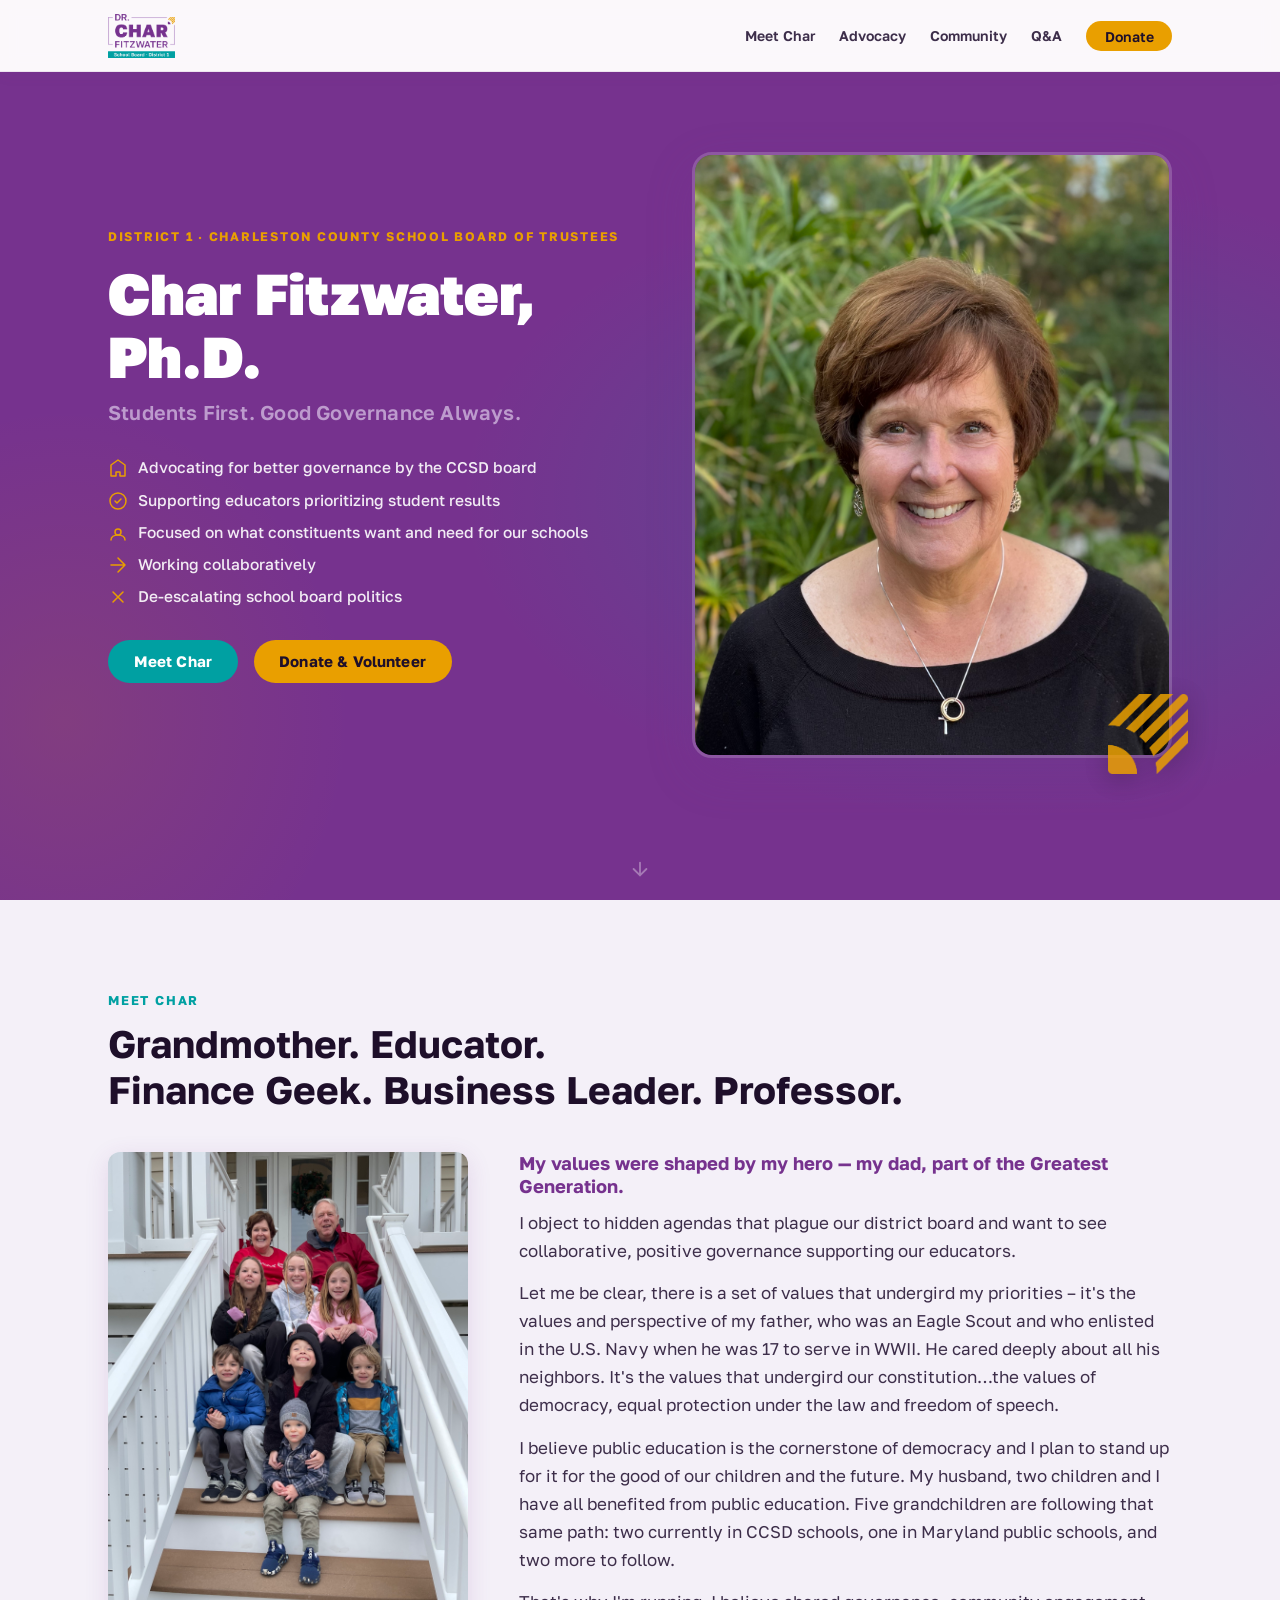
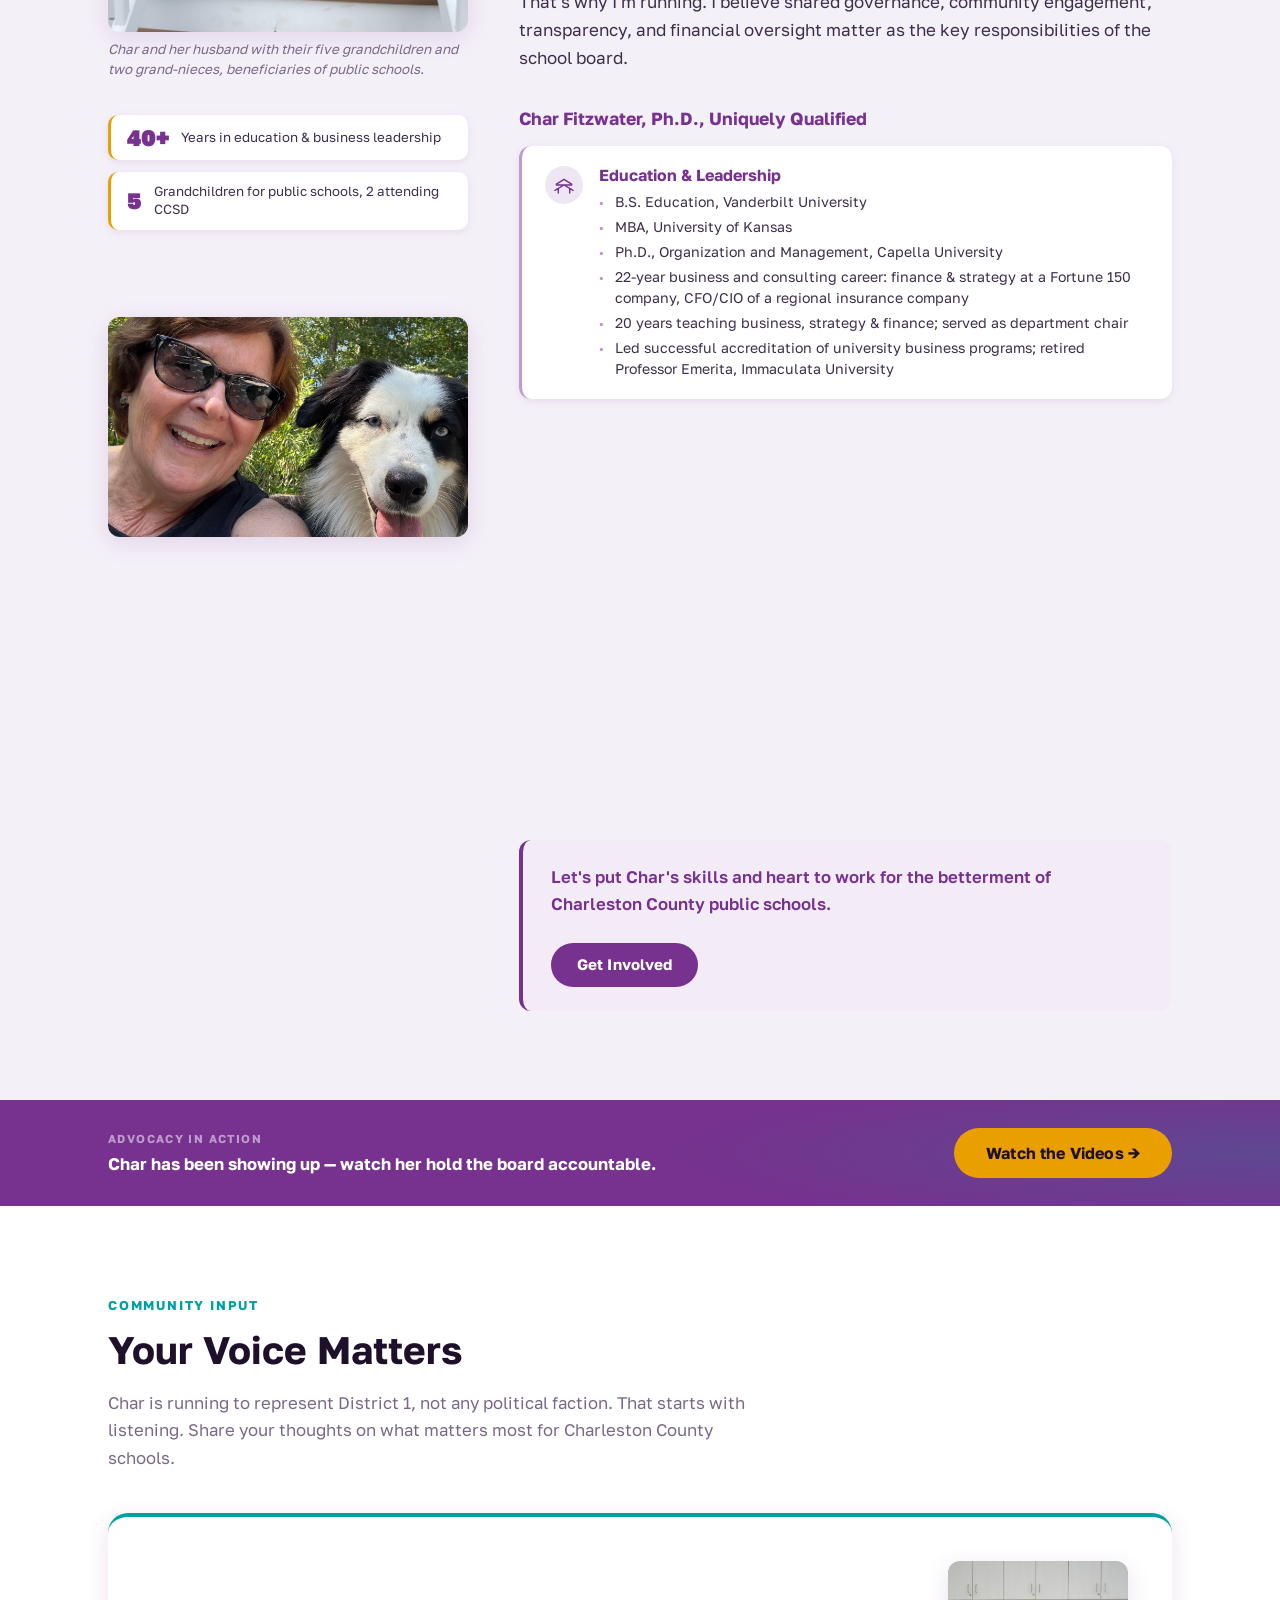
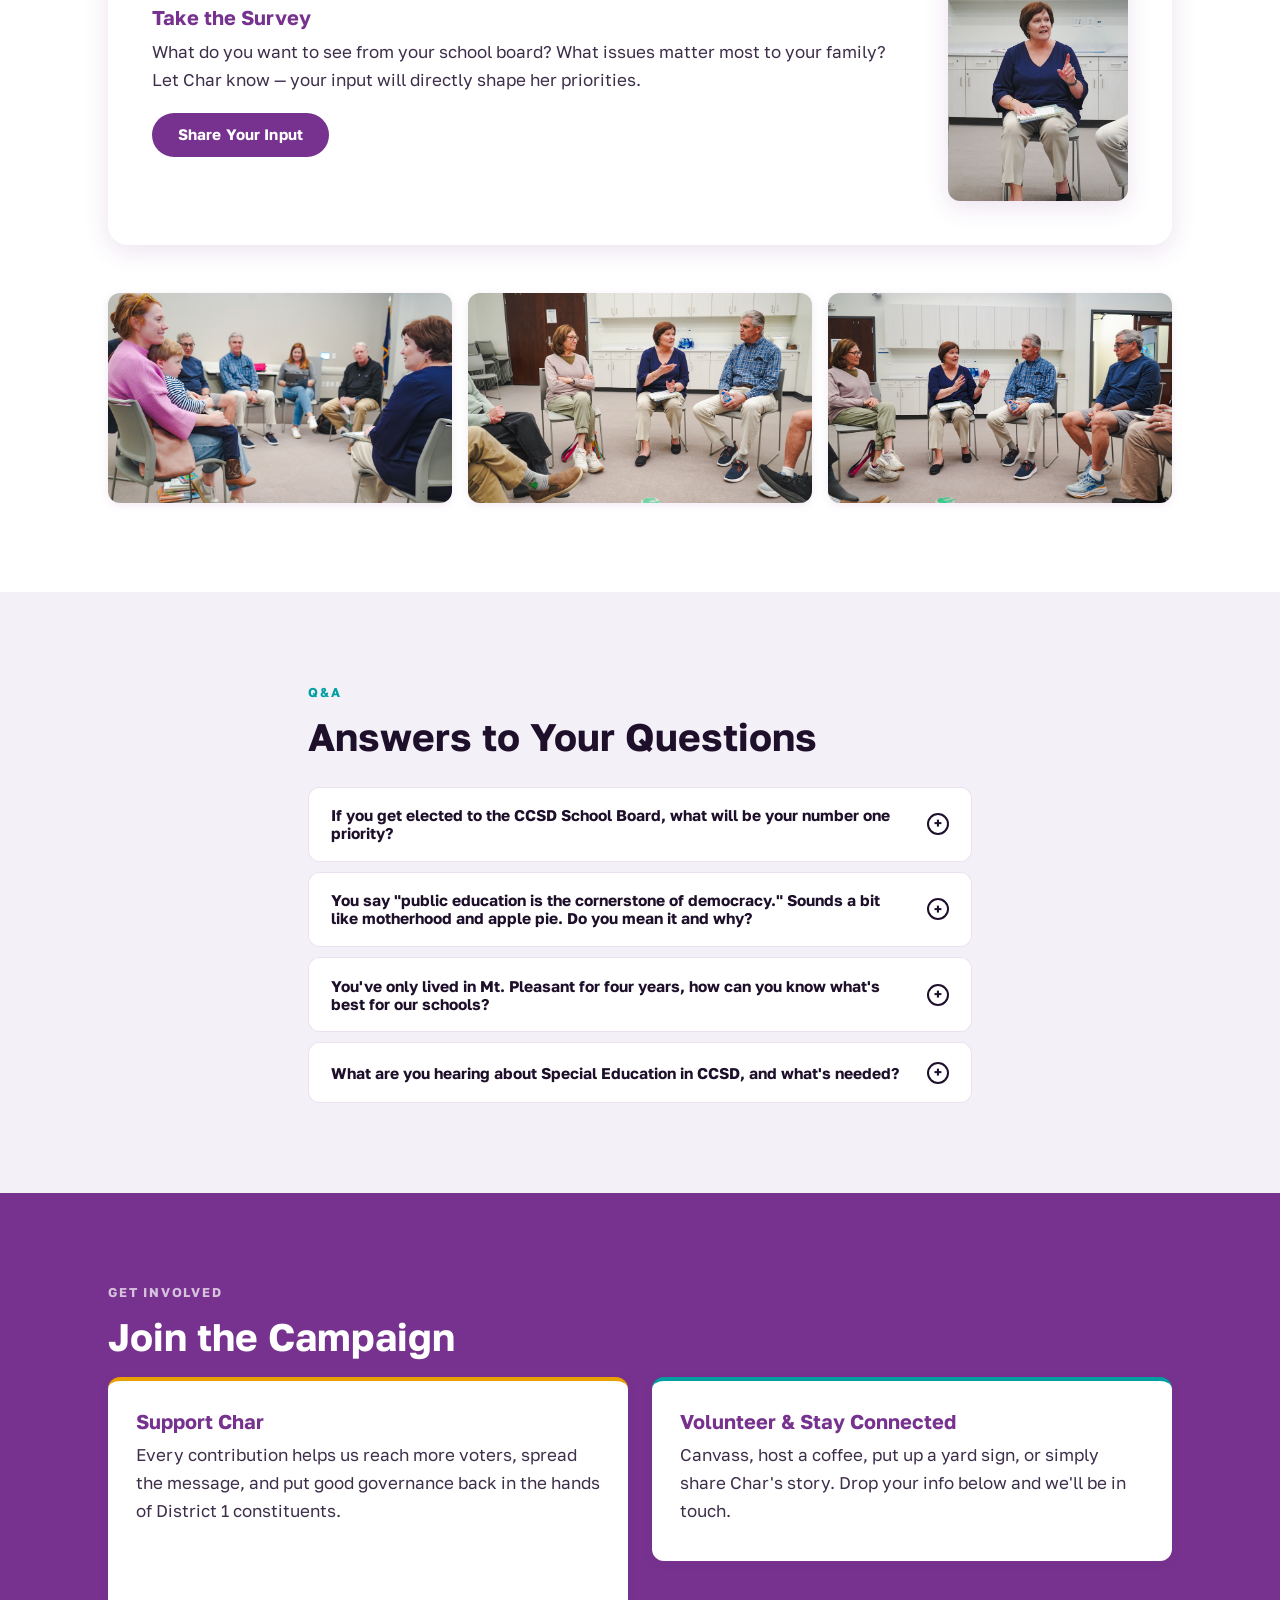
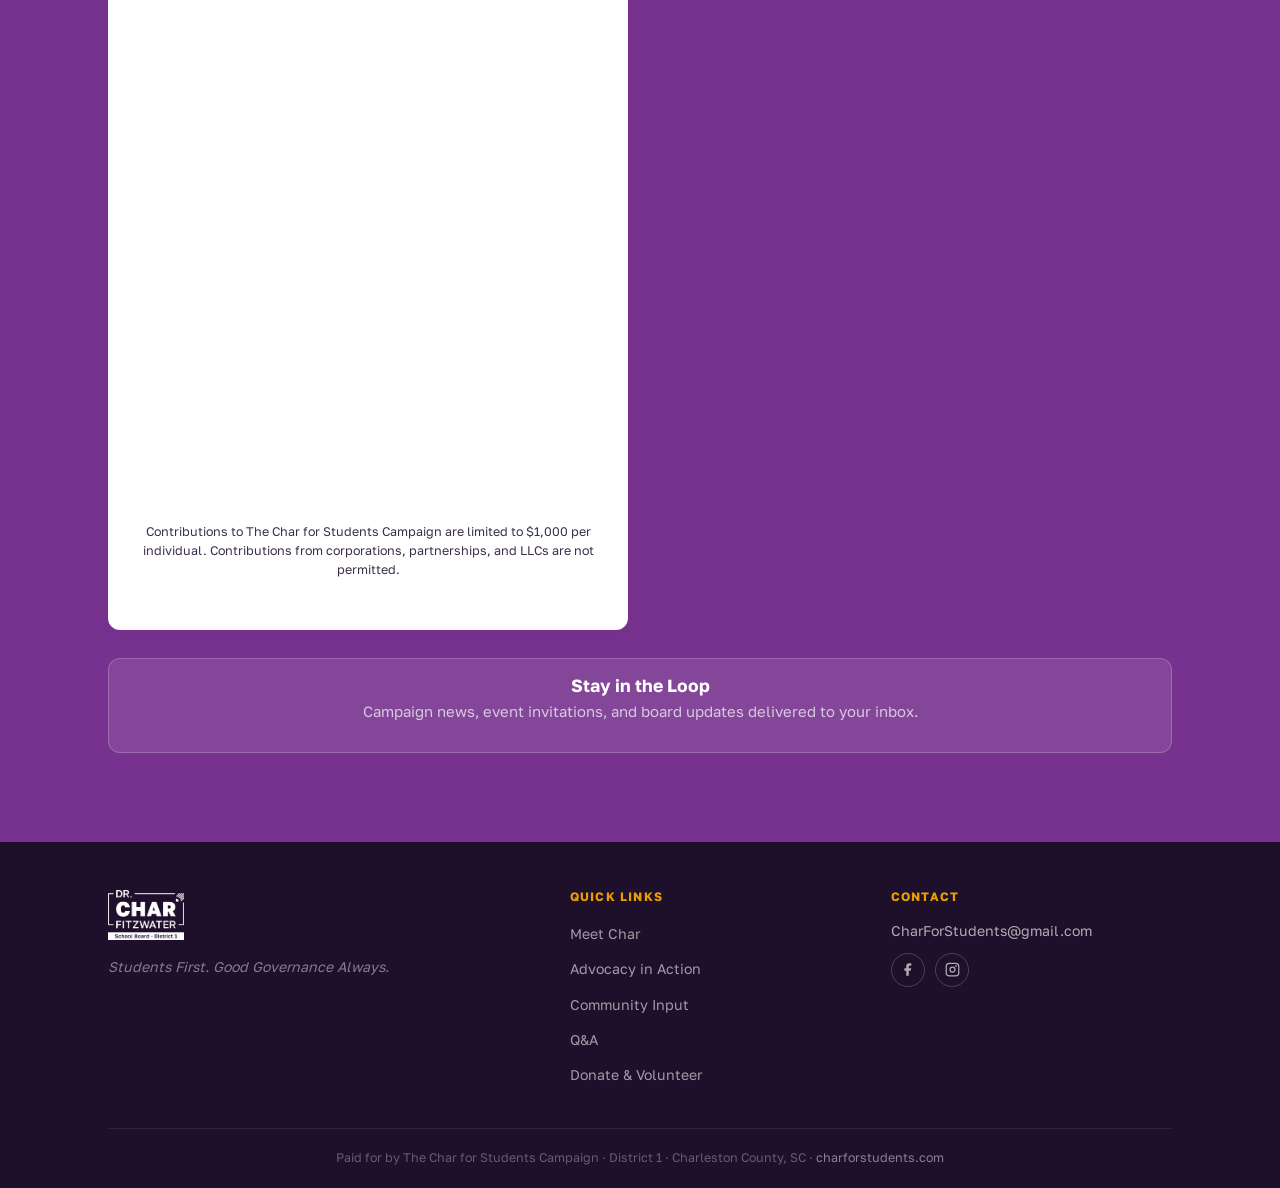
==== index.html @ b1a3f8a5 "uo" ====
<!DOCTYPE html>
<html lang="en">
<head>
  <meta charset="UTF-8">
  <meta name="viewport" content="width=device-width, initial-scale=1.0">
  <title>Char Fitzwater, Ph.D. | District 1 | CCSD Board of Trustees</title>
  <meta name="description" content="Char Fitzwater, Ph.D. is running for District 1 of the Charleston County School District Board of Trustees. An educator, business leader, and finance professional committed to transparent governance, community engagement, and students first.">
  <meta name="keywords" content="Char Fitzwater, CCSD Board of Trustees, Charleston County School Board, District 1 school board, Mt. Pleasant school board candidate, Charleston County school board election">
  <meta name="author" content="Char Fitzwater for CCSD School Board">
  <meta name="robots" content="index, follow">
  <link rel="canonical" href="https://charforstudents.com">

  <!-- Open Graph -->
  <meta property="og:type" content="website">
  <meta property="og:url" content="https://charforstudents.com">
  <meta property="og:title" content="Char Fitzwater, Ph.D. | District 1 CCSD Board of Trustees">
  <meta property="og:description" content="Students First. Good Governance Always. Char Fitzwater, Ph.D. is running for District 1 of the Charleston County School District Board of Trustees — bringing 40+ years of education, business, and financial leadership to serve our schools.">
  <meta property="og:image" content="https://charforstudents.com/Assets/og-image.png">
  <meta property="og:image:width" content="1200">
  <meta property="og:image:height" content="630">
  <meta property="og:image:alt" content="Char Fitzwater, Ph.D. — Students First. Good Governance Always. CCSD District 1">
  <meta property="og:locale" content="en_US">
  <meta property="og:site_name" content="Char Fitzwater for CCSD School Board">

  <!-- Twitter Card -->
  <meta name="twitter:card" content="summary_large_image">
  <meta name="twitter:title" content="Char Fitzwater, Ph.D. | District 1 CCSD Board of Trustees">
  <meta name="twitter:description" content="Students First. Good Governance Always. Char Fitzwater, Ph.D. is running for District 1 of the Charleston County School District Board of Trustees.">
  <meta name="twitter:image" content="https://charforstudents.com/Assets/og-image.png">
  <meta name="twitter:image:alt" content="Char Fitzwater, Ph.D. — Students First. Good Governance Always. CCSD District 1">

  <!-- Favicon: Char's pencil icon -->
  <link rel="icon" type="image/png" href="Assets/Char%20Fitzwater%20Logo%20Assets/For%20Digital/Icon%20Assets/Char%20Fitzwater-Icon-RGB.png">
  <link rel="apple-touch-icon" href="Assets/Char%20Fitzwater%20Logo%20Assets/For%20Digital/Icon%20Assets/Char%20Fitzwater-Icon-RGB.png">

  <!-- Golos Text from Google Fonts -->
  <link rel="preconnect" href="https://fonts.googleapis.com">
  <link rel="preconnect" href="https://fonts.gstatic.com" crossorigin>
  <link href="https://fonts.googleapis.com/css2?family=Golos+Text:wght@400;500;600;700;800;900&display=swap" rel="stylesheet">

  <link rel="stylesheet" href="css/styles.css?v=11">

  <!-- Structured Data: Person + Organization + FAQPage -->
  <script type="application/ld+json">
  {
    "@context": "https://schema.org",
    "@graph": [
      {
        "@type": "Person",
        "@id": "https://charforstudents.com/#char-fitzwater",
        "name": "Char Fitzwater",
        "honorificSuffix": "Ph.D.",
        "givenName": "Char",
        "familyName": "Fitzwater",
        "description": "Char Fitzwater, Ph.D. is a candidate for District 1 of the Charleston County School District Board of Trustees. She is an educator, business leader, and financial professional with 40+ years of experience.",
        "url": "https://charforstudents.com",
        "image": "https://charforstudents.com/Assets/Char%20headshot.jpeg",
        "jobTitle": "Candidate, CCSD Board of Trustees District 1",
        "address": {
          "@type": "PostalAddress",
          "addressLocality": "Mt. Pleasant",
          "addressRegion": "SC",
          "addressCountry": "US"
        },
        "alumniOf": [
          {
            "@type": "EducationalOrganization",
            "name": "Vanderbilt University",
            "description": "Bachelor of Science in Education, cum laude"
          },
          {
            "@type": "EducationalOrganization",
            "name": "University of Kansas",
            "description": "Master of Business Administration"
          },
          {
            "@type": "EducationalOrganization",
            "name": "Immaculata University",
            "description": "Ph.D. in Organization and Management"
          }
        ],
        "worksFor": {
          "@type": "Organization",
          "name": "Char Fitzwater for CCSD School Board",
          "url": "https://charforstudents.com"
        },
        "sameAs": [
          "https://www.facebook.com/CharFitzwaterForStudents",
          "https://www.instagram.com/CharForStudents"
        ],
        "knowsAbout": [
          "Education governance",
          "Public school administration",
          "Financial management",
          "Organizational leadership",
          "School board governance",
          "Charleston County School District"
        ]
      },
      {
        "@type": "Organization",
        "@id": "https://charforstudents.com/#campaign",
        "name": "Char Fitzwater for CCSD School Board",
        "url": "https://charforstudents.com",
        "logo": "https://charforstudents.com/Assets/Char%20Fitzwater%20Logo%20Assets/For%20Digital/School%20Board%20Logo/Char%20Fitzwater-School%20Board%20Logo-RGB.png",
        "description": "Campaign for Char Fitzwater, Ph.D., candidate for District 1 of the Charleston County School District Board of Trustees. Students First. Good Governance Always.",
        "slogan": "Students First. Good Governance Always.",
        "areaServed": {
          "@type": "AdministrativeArea",
          "name": "Charleston County School District District 1",
          "containedInPlace": {
            "@type": "State",
            "name": "South Carolina"
          }
        },
        "sameAs": [
          "https://www.facebook.com/CharFitzwaterForStudents",
          "https://www.instagram.com/CharForStudents"
        ]
      },
      {
        "@type": "WebSite",
        "@id": "https://charforstudents.com/#website",
        "url": "https://charforstudents.com",
        "name": "Char Fitzwater for CCSD School Board",
        "description": "Official campaign website for Char Fitzwater, Ph.D., candidate for District 1 of the Charleston County School District Board of Trustees.",
        "publisher": { "@id": "https://charforstudents.com/#campaign" }
      },
      {
        "@type": "FAQPage",
        "@id": "https://charforstudents.com/#faq",
        "mainEntity": [
          {
            "@type": "Question",
            "name": "If Char Fitzwater gets elected to the CCSD School Board, what will be her number one priority?",
            "acceptedAnswer": {
              "@type": "Answer",
              "text": "If elected, Char Fitzwater will begin work immediately to transform board governance to back educators with healthy, shared governance and democratic processes. This will include: 1) embracing community engagement and feedback, 2) increasing transparency and fiscal oversight, and 3) eliminating hidden agendas and partisanism. Simultaneously, she will dig deeply into the district's actions to strengthen education experiences for students and support teachers."
            }
          },
          {
            "@type": "Question",
            "name": "Why does Char Fitzwater say public education is the cornerstone of democracy?",
            "acceptedAnswer": {
              "@type": "Answer",
              "text": "Char Fitzwater strongly believes public education is the cornerstone of democracy. Her values come from her father, an Eagle Scout who enlisted in the U.S. Navy at 17 to serve in World War II. These are the values articulated in the Constitution: democracy, equal protection under the law, and freedom of speech. Public education prepares each new generation to think critically and engage in society as good citizens, voters, and neighbors."
            }
          },
          {
            "@type": "Question",
            "name": "Char Fitzwater has only lived in Mt. Pleasant for four years. How can she know what is best for Charleston County schools?",
            "acceptedAnswer": {
              "@type": "Answer",
              "text": "Char Fitzwater has been an active advocate for good education governance by monitoring and addressing the CCSD board for several years. She has been dismayed by hidden agendas and partisanism influencing board actions. The real work and focus needs to be on strengthening schools to meet valuable strategic goals. Superintendent Huggins' administration is embracing partnerships that strengthen results, and there may be more opportunities to deploy effective programs. Char brings 40-plus years of education, business, and financial leadership experience. As her husband says, she is uniquely qualified."
            }
          },
          {
            "@type": "Question",
            "name": "What is Char Fitzwater hearing about Special Education in CCSD, and what is needed?",
            "acceptedAnswer": {
              "@type": "Answer",
              "text": "Char Fitzwater has heard from parents and educators that students with special needs aren't always getting the support they need. Identifying and serving students who learn differently is both a legal obligation under IDEA and important to ensure every student has what they need to succeed. The district has a 2026/2027 budget proposal to increase spending on special education, which Char fully supports. She will seek transparency in how resources are deployed and continue listening to families navigating these challenges every day."
            }
          },
        ]
      }
    ]
  }
  </script>
</head>
<body>

  <!-- ======================================================
       NAVIGATION
  ====================================================== -->
  <nav id="navbar">
    <div class="nav-container">
      <a href="index.html" class="nav-logo">
        <img
          src="Assets/Char%20Fitzwater%20Logo%20Assets/For%20Digital/School%20Board%20Logo/Char%20Fitzwater-School%20Board%20Logo-RGB.png"
          alt="Char Fitzwater for School Board">
      </a>
      <button class="hamburger" id="hamburger" aria-label="Open navigation menu" aria-expanded="false">
        <span></span><span></span><span></span>
      </button>
      <ul class="nav-links" id="navLinks" role="list">
        <li><a href="#meet-char">Meet Char</a></li>
        <li><a href="advocacy.html">Advocacy</a></li>
        <li><a href="#community">Community</a></li>
        <!-- DRAFT-HIDDEN: Endorsements page — uncomment to re-add to nav when ready to publish -->
        <!-- <li><a href="endorsements.html">Endorsements</a></li> -->
        <li><a href="#faq">Q&amp;A</a></li>
        <li><a href="#donate" class="nav-donate-btn">Donate</a></li>
      </ul>
    </div>
  </nav>

  <main id="main-content">

  <!-- ======================================================
       HERO
  ====================================================== -->
  <section id="home" class="hero">
    <div class="hero-inner">
      <div class="hero-text">
        <p class="hero-eyebrow">District 1 &middot; Charleston County School Board of Trustees</p>
        <h1 class="hero-name">Char Fitzwater, Ph.D.</h1>
        <p class="hero-tagline">Students First. Good Governance Always.</p>
        <ul class="hero-pillars">
          <li>
            <span class="pillar-icon" aria-hidden="true">
              <svg viewBox="0 0 20 20" fill="none"><path d="M10 2L3 7v11h5v-4h4v4h5V7l-7-5z" stroke="currentColor" stroke-width="1.5" stroke-linejoin="round"/></svg>
            </span>
            Advocating for better governance by the CCSD board
          </li>
          <li>
            <span class="pillar-icon" aria-hidden="true">
              <svg viewBox="0 0 20 20" fill="none"><circle cx="10" cy="10" r="8" stroke="currentColor" stroke-width="1.5"/><path d="M7 10l2 2 4-4" stroke="currentColor" stroke-width="1.5" stroke-linecap="round" stroke-linejoin="round"/></svg>
            </span>
            Supporting educators prioritizing student results
          </li>
          <li>
            <span class="pillar-icon" aria-hidden="true">
              <svg viewBox="0 0 20 20" fill="none"><path d="M13 9a3 3 0 11-6 0 3 3 0 016 0z" stroke="currentColor" stroke-width="1.5"/><path d="M3 17c0-3 3-5 7-5s7 2 7 5" stroke="currentColor" stroke-width="1.5" stroke-linecap="round"/></svg>
            </span>
            Focused on what constituents want and need for our schools
          </li>
          <li>
            <span class="pillar-icon" aria-hidden="true">
              <svg viewBox="0 0 20 20" fill="none"><path d="M3 10h14M10 3l7 7-7 7" stroke="currentColor" stroke-width="1.5" stroke-linecap="round" stroke-linejoin="round"/></svg>
            </span>
            Working collaboratively
          </li>
          <li>
            <span class="pillar-icon" aria-hidden="true">
              <svg viewBox="0 0 20 20" fill="none"><path d="M5 5l10 10M15 5L5 15" stroke="currentColor" stroke-width="1.5" stroke-linecap="round"/></svg>
            </span>
            De-escalating school board politics
          </li>
        </ul>
        <div class="hero-ctas">
          <a href="#meet-char" class="btn btn-teal">Meet Char</a>
          <a href="#donate" class="btn btn-gold">Donate &amp; Volunteer</a>
        </div>
      </div>
      <div class="hero-photo-wrap">
        <div class="hero-photo-frame">
          <img src="Assets/Char%20headshot.jpeg" alt="Char Fitzwater, Ph.D., candidate for CCSD District 1">
        </div>
        <div class="hero-icon-accent" aria-hidden="true">
          <img src="Assets/Char%20Fitzwater%20Logo%20Assets/For%20Digital/Icon%20Assets/Char%20Fitzwater-Icon-RGB-Yellow.png"
            alt="">
        </div>
      </div>
    </div>
    <a href="#meet-char" class="hero-scroll" aria-label="Scroll down">
      <svg width="22" height="22" viewBox="0 0 24 24" fill="none"><path d="M12 5v14M5 12l7 7 7-7" stroke="currentColor" stroke-width="2" stroke-linecap="round" stroke-linejoin="round"/></svg>
    </a>
  </section>

  <!-- ======================================================
       MEET CHAR
  ====================================================== -->
  <section id="meet-char" class="section bg-light">
    <div class="container">
      <p class="section-eyebrow">Meet Char</p>
      <h2 class="section-title">Grandmother. Educator.<br>Finance Geek. Business Leader. Professor.</h2>

      <div class="meet-grid">

        <!-- Photos + stats column -->
        <div class="meet-photos">
          <figure class="photo-main">
            <img src="Assets/Char%20with%20grands.jpeg"
              alt="Char and her husband with their five grandchildren and two grand-nieces, all students in public schools">
            <figcaption>Char and her husband with their five grandchildren and two grand-nieces, beneficiaries of public schools.</figcaption>
          </figure>

          <div class="meet-stats">
            <div class="stat-pill">
              <div class="stat-num">40+</div>
              <div class="stat-label">Years in education &amp; business leadership</div>
            </div>
            <div class="stat-pill">
              <div class="stat-num">5</div>
              <div class="stat-label">Grandchildren for public schools, 2 attending CCSD</div>
            </div>
            <div class="stat-pill">
              <div class="stat-num">3</div>
              <div class="stat-label">Degrees: B.S. Education, MBA, Ph.D. Organization and Management</div>
            </div>
          </div>

          <figure class="photo-secondary">
            <img src="Assets/Char%20with%20dog.jpeg" alt="Char Fitzwater">
          </figure>
        </div>

        <!-- Bio column -->
        <div class="meet-bio">

          <div class="bio-block">
            <h3>My values were shaped by my hero &mdash; my dad, part of the Greatest Generation.</h3>
            <p>I object to hidden agendas that plague our district board and want to see
              collaborative, positive governance supporting our educators.</p>
            <p>Let me be clear, there is a set of values that undergird my priorities &ndash; it's
              the values and perspective of my father, who was an Eagle Scout and who enlisted in
              the U.S. Navy when he was 17 to serve in WWII. He cared deeply about all his
              neighbors. It's the values that undergird our constitution&hellip;the values of
              democracy, equal protection under the law and freedom of speech.</p>
            <p>I believe public education is the cornerstone of democracy and I plan to stand up for
              it for the good of our children and the future. My husband, two children and I have all
              benefited from public education. Five grandchildren are following that same path: two
              currently in CCSD schools, one in Maryland public schools, and two more to follow.</p>
            <p>That's why I'm running. I believe shared governance, community engagement,
              transparency, and financial oversight matter as the key responsibilities of the
              school board.</p>
          </div>

          <p class="cred-section-label">Char Fitzwater, Ph.D., Uniquely Qualified</p>

          <div class="cred-grid">
            <div class="cred-card-compact">
              <div class="cred-icon-sm" aria-hidden="true">
                <svg viewBox="0 0 40 40" fill="none"><circle cx="20" cy="20" r="20" fill="#bd9bcd" fill-opacity=".25"/><path d="M10 26l10-6 10 6M14 24v5m12-5v5M20 14l-8 5v1h16v-1l-8-5z" stroke="#76328e" stroke-width="1.5" stroke-linejoin="round"/></svg>
              </div>
              <div>
                <h4>Education &amp; Leadership</h4>
                <ul>
                  <li>B.S. Education, Vanderbilt University</li>
                  <li>MBA, University of Kansas</li>
                  <li>Ph.D., Organization and Management, Capella University</li>
                  <li>22-year business and consulting career: finance &amp; strategy at a Fortune 150 company, CFO/CIO of a regional insurance company</li>
                  <li>20 years teaching business, strategy &amp; finance; served as department chair</li>
                  <li>Led successful accreditation of university business programs; retired Professor Emerita, Immaculata University</li>
                </ul>
              </div>
            </div>

            <div class="cred-card-compact">
              <div class="cred-icon-sm" aria-hidden="true">
                <svg viewBox="0 0 40 40" fill="none"><circle cx="20" cy="20" r="20" fill="#e99f00" fill-opacity=".2"/><path d="M12 28V16l8-4 8 4v12M16 28v-6h8v6" stroke="#e99f00" stroke-width="1.5" stroke-linejoin="round"/></svg>
              </div>
              <div>
                <h4>Financial &amp; Strategy Acumen</h4>
                <ul>
                  <li>Led cross-functional teams through complex organizational challenges</li>
                  <li>Elevated insurance company operations through rigorous financial management, restructuring, and emerging technology</li>
                  <li>Mentored student entrepreneurs, including a team that launched a nonprofit serving abused women and their children in Bolivia</li>
                </ul>
              </div>
            </div>

            <div class="cred-card-compact">
              <div class="cred-icon-sm" aria-hidden="true">
                <svg viewBox="0 0 40 40" fill="none"><circle cx="20" cy="20" r="20" fill="#00a0a2" fill-opacity=".18"/><path d="M8 28h24M12 28V18l8-6 8 6v10M17 28v-6h6v6" stroke="#00a0a2" stroke-width="1.5" stroke-linejoin="round"/></svg>
              </div>
              <div>
                <h4>Vision for Educational Excellence</h4>
                <ul>
                  <li>CCSD has made real progress &mdash; and Char is committed to building on it</li>
                  <li>CCSD ranks 3rd in SC, but SC ranks 41st nationally in K&ndash;12 education &mdash; there is still a long way to go</li>
                  <li>Committed to improving outcomes for all students across CCSD &mdash; by supporting the district's proactive efforts and deepening community engagement</li>
                </ul>
              </div>
            </div>
          </div>

          <div class="skills-cta-block">
            <p>Let's put Char's skills and heart to work for the betterment of Charleston County
              public schools.</p>
            <a href="#donate" class="btn btn-purple">Get Involved</a>
          </div>

        </div><!-- /.meet-bio -->
      </div><!-- /.meet-grid -->
    </div>
  </section>

  <!-- ======================================================
       ADVOCACY CTA STRIP
  ====================================================== -->
  <div class="advocacy-cta-strip">
    <div class="container">
      <div class="advocacy-cta-inner">
        <div class="advocacy-cta-text">
          <p class="advocacy-cta-eyebrow">Advocacy in Action</p>
          <p class="advocacy-cta-headline">Char has been showing up &mdash; watch her hold the board accountable.</p>
        </div>
        <a href="advocacy.html" class="btn btn-gold btn-lg">Watch the Videos &rarr;</a>
      </div>
    </div>
  </div>

  <!-- ======================================================
       COMMUNITY INPUT
  ====================================================== -->
  <section id="community" class="section bg-white">
    <div class="container">
      <p class="section-eyebrow">Community Input</p>
      <h2 class="section-title">Your Voice Matters</h2>
      <p class="section-intro">Char is running to represent District 1, not any political faction.
        That starts with listening. Share your thoughts on what matters most for Charleston County
        schools.</p>

      <div class="survey-box">
        <div class="survey-text">
          <h3>Take the Survey</h3>
          <p>What do you want to see from your school board? What issues matter most to your
            family? Let Char know &mdash; your input will directly shape her priorities.</p>
          <a href="https://forms.gle/HvtPyQ5ons1ec98PA" class="btn btn-purple" id="surveyLink" target="_blank" rel="noopener">Share Your Input</a>
        </div>
        <div class="survey-graphic" aria-hidden="true">
          <img src="Assets/Char_Fitz_Library-57_websize.jpg"
            alt="Char Fitzwater speaking at a community listening session">
        </div>
      </div>

      <!-- Community event photo strip -->
      <div class="community-photo-strip">
        <figure class="community-photo">
          <img src="Assets/Char_Fitz_Library-2_websize.jpg"
            alt="Char Fitzwater listening to a parent and child at a community meeting">
        </figure>
        <figure class="community-photo">
          <img src="Assets/Char_Fitz_Library-46_websize.jpg"
            alt="Char Fitzwater speaking with community members at a library event">
        </figure>
        <figure class="community-photo">
          <img src="Assets/Char_Fitz_Library-54_websize.jpg"
            alt="Char Fitzwater engaging with District 1 residents at a listening session">
        </figure>
      </div>

      <!-- DRAFT-HIDDEN: Uncomment to publish testimonials section -->
      <div class="testimonials-section" style="display:none">
        <h3 class="testimonials-heading">What District 1 Residents Are Saying</h3>
        <div class="testimonials-grid">
          <!-- Replace with real survey responses -->
          <div class="testimonial-card is-placeholder">
            <svg class="quote-mark" viewBox="0 0 36 28" fill="none"><path d="M0 28V16C0 7.3 6.3 1.9 18.9 0l2.2 3.6C15 5.2 11.7 8.2 11.1 13.2H16.5V28H0zm19.5 0V16C19.5 7.3 25.8 1.9 38.4 0l2.2 3.6C35 5.2 31.7 8.2 31.1 13.2H36.5V28H19.5z" fill="#bd9bcd"/></svg>
            <p>Community voices will appear here once the survey launches. Real feedback from
              parents, educators, and neighbors across District 1.</p>
            <p class="testimonial-attr">Coming soon</p>
          </div>
          <div class="testimonial-card is-placeholder">
            <svg class="quote-mark" viewBox="0 0 36 28" fill="none"><path d="M0 28V16C0 7.3 6.3 1.9 18.9 0l2.2 3.6C15 5.2 11.7 8.2 11.1 13.2H16.5V28H0zm19.5 0V16C19.5 7.3 25.8 1.9 38.4 0l2.2 3.6C35 5.2 31.7 8.2 31.1 13.2H36.5V28H19.5z" fill="#bd9bcd"/></svg>
            <p>Resident perspectives from across the district &mdash; from parents of school-age
              children to longtime community members.</p>
            <p class="testimonial-attr">Coming soon</p>
          </div>
          <div class="testimonial-card is-placeholder">
            <svg class="quote-mark" viewBox="0 0 36 28" fill="none"><path d="M0 28V16C0 7.3 6.3 1.9 18.9 0l2.2 3.6C15 5.2 11.7 8.2 11.1 13.2H16.5V28H0zm19.5 0V16C19.5 7.3 25.8 1.9 38.4 0l2.2 3.6C35 5.2 31.7 8.2 31.1 13.2H36.5V28H19.5z" fill="#bd9bcd"/></svg>
            <p>Shared priorities and concerns from teachers, administrators, and stakeholders
              who care about where CCSD goes from here.</p>
            <p class="testimonial-attr">Coming soon</p>
          </div>
        </div>
      </div>
    </div>
  </section>

  <!-- ======================================================
       Q&A
  ====================================================== -->
  <section id="faq" class="section bg-light">
    <div class="container container-narrow">
      <p class="section-eyebrow">Q&amp;A</p>
      <h2 class="section-title">Answers to Your Questions</h2>

      <div class="accordion" role="list">

        <div class="accordion-item" role="listitem">
          <button class="accordion-btn" aria-expanded="false">
            <span>If you get elected to the CCSD School Board, what will be your number one priority?</span>
            <span class="acc-icon" aria-hidden="true"></span>
          </button>
          <div class="accordion-panel" hidden>
            <p>If elected, I'll begin work immediately to transform the board governance to back
              our educators with healthy, shared governance and democratic processes. This will
              include: 1) embracing community engagement and feedback, 2) increasing transparency
              and fiscal oversight, and 3) eliminating hidden agendas and partisanism.
              Simultaneously, I will dig deeply into the district's actions to strengthen the
              education experiences for our students and support teachers.</p>
          </div>
        </div>

        <div class="accordion-item" role="listitem">
          <button class="accordion-btn" aria-expanded="false">
            <span>You say "public education is the cornerstone of democracy." Sounds a bit like motherhood and apple pie. Do you mean it and why?</span>
            <span class="acc-icon" aria-hidden="true"></span>
          </button>
          <div class="accordion-panel" hidden>
            <p>As a mother of two with five grandchildren, I clearly support motherhood, and I
              enjoy a good slice of apple pie! Seriously, I strongly believe public education is
              the cornerstone of our democracy. I have a set of values that undergird my
              priorities &ndash; the values my father passed on to me. He was an Eagle scout who
              enlisted in the U.S. Navy when he was 17 to serve in World War II. It's the values
              articulated in our Constitution &ndash; democracy, equal protection under the law
              and freedom of speech. Public education prepares each new generation to think
              critically and engage in society as good citizens, voters and neighbors.</p>
          </div>
        </div>

        <div class="accordion-item" role="listitem">
          <button class="accordion-btn" aria-expanded="false">
            <span>You've only lived in Mt. Pleasant for four years, how can you know what's best for our schools?</span>
            <span class="acc-icon" aria-hidden="true"></span>
          </button>
          <div class="accordion-panel" hidden>
            <p>In the last several years, I've been an advocate for good education governance by
              actively monitoring and addressing our district's board. Shared governance, community
              engagement, transparency and financial oversight should be expected on a nonpartisan
              board. But as I have said publicly, I have been dismayed by actions taken by five
              members of our school board. There seem to be hidden agendas and partisanism
              influencing their actions.</p>
            <p>From my education and leadership experience, I can tell you the real work and focus
              needs to be on strengthening our schools to meet valuable strategic goals and
              objectives. The district has many plans and actions underway toward achieving its
              goals. Our educators need our backing and insights. The Return On Investment analytics
              being built connected with Weighted Student Funding should enable principals and
              administrators to evaluate the best ways to strengthen results. Furthermore,
              Superintendent Huggins' administration is already embracing partnerships that
              strengthen results. Perhaps there are more opportunities to deploy effective programs
              and leverage partner capabilities.</p>
            <p>I bring 40-plus years of education, business and financial leadership experience to
              this endeavor. As my husband remarks, &ldquo;Char, you are uniquely qualified.&rdquo;
              Thriving students and engaged educators are at the core of great results.</p>
          </div>
        </div>

        <div class="accordion-item" role="listitem">
          <button class="accordion-btn" aria-expanded="false">
            <span>What are you hearing about Special Education in CCSD, and what's needed?</span>
            <span class="acc-icon" aria-hidden="true"></span>
          </button>
          <div class="accordion-panel" hidden>
            <p>I've heard from parents and educators that students with special needs aren't always
              getting the support they need. Identifying and serving students who learn differently
              is both a legal obligation under IDEA and important to ensure every student has what
              they need to succeed.</p>
            <p>The district has a 2026/2027 budget proposal to increase spending in support of
              special education. I fully support that increase and will seek transparency in how
              the resources would be deployed, as well as continue to listen closely to families
              navigating these challenges every day.</p>
          </div>
        </div>


      </div><!-- /.accordion -->
    </div>
  </section>

  <!-- ======================================================
       DONATE & VOLUNTEER
  ====================================================== -->
  <section id="donate" class="section bg-purple">
    <div class="container">
      <p class="section-eyebrow eyebrow-light">Get Involved</p>
      <h2 class="section-title title-light">Join the Campaign</h2>

      <div class="donate-grid">

        <!-- Donate column -->
        <div class="donate-col">
          <div class="action-card donate-card">
            <h3>Support Char</h3>
            <p>Every contribution helps us reach more voters, spread the message, and put good
              governance back in the hands of District 1 constituents.</p>
            <div class="fundhero-embed" id="fundheroEmbed">
              <iframe src="https://donate.fundhero.io/campaign-fund-of-charlene-fitzwater" width="100%" height="560" style="border:none;" title="Donate to Char Fitzwater for CCSD School Board" loading="lazy"></iframe>
            </div>
            <p class="donate-disclaimer">Contributions to The Char for Students Campaign are limited to $1,000 per individual. Contributions from corporations, partnerships, and LLCs are not permitted.</p>
          </div>
        </div>

        <!-- Volunteer / Constant Contact column -->
        <div class="volunteer-col">
          <div class="action-card volunteer-card">
            <h3>Volunteer &amp; Stay Connected</h3>
            <p>Canvass, host a coffee, put up a yard sign, or simply share Char's story. Drop your info below and we'll be in touch.</p>
            <!-- Begin Constant Contact Inline Form Code -->
            <div class="ctct-inline-form" data-form-id="acf867bf-b3ed-43fa-9c47-0fa8292a9821"></div>
            <!-- End Constant Contact Inline Form Code -->
          </div>
        </div>

      </div><!-- /.donate-grid -->

      <!-- Email signup strip -->
      <div class="email-strip">
        <div class="email-strip-text">
          <h3>Stay in the Loop</h3>
          <p>Campaign news, event invitations, and board updates delivered to your inbox.</p>
        </div>
        <!-- Begin Constant Contact Inline Form Code -->
        <div class="ctct-inline-form" data-form-id="b8880d91-f8b2-4b64-8063-1a989dbb7b1b"></div>
        <!-- End Constant Contact Inline Form Code -->
      </div>

    </div>
  </section>

  </main><!-- /#main-content -->

  <!-- ======================================================
       FOOTER
  ====================================================== -->
  <footer class="site-footer">
    <div class="container">
      <div class="footer-grid">
        <div class="footer-brand">
          <img
            src="Assets/Char%20Fitzwater%20Logo%20Assets/For%20Digital/School%20Board%20Logo/Char%20Fitzwater-School%20Board%20Logo-RGB-Reverse.png"
            alt="Char Fitzwater for School Board"
            class="footer-logo">
          <p class="footer-tagline">Students First. Good Governance Always.</p>
        </div>
        <nav class="footer-nav" aria-label="Footer navigation">
          <h4>Quick Links</h4>
          <ul role="list">
            <li><a href="#meet-char">Meet Char</a></li>
            <li><a href="advocacy.html">Advocacy in Action</a></li>
            <li><a href="#community">Community Input</a></li>
            <!-- DRAFT-HIDDEN: Endorsements page — uncomment when ready to publish -->
            <!-- <li><a href="endorsements.html">Endorsements</a></li> -->
            <li><a href="#faq">Q&amp;A</a></li>
            <li><a href="#donate">Donate &amp; Volunteer</a></li>
          </ul>
        </nav>
        <div class="footer-contact">
          <h4>Contact</h4>
          <p><a href="mailto:CharForStudents@gmail.com">CharForStudents@gmail.com</a></p>
          <div class="social-row">
            <a href="https://www.facebook.com/CharFitzwaterForStudents"
              class="social-link" aria-label="Facebook" target="_blank" rel="noopener">
              <svg viewBox="0 0 24 24" fill="currentColor"><path d="M18 2h-3a5 5 0 00-5 5v3H7v4h3v8h4v-8h3l1-4h-4V7a1 1 0 011-1h3z"/></svg>
            </a>
            <a href="https://www.instagram.com/CharForStudents"
              class="social-link" aria-label="Instagram" target="_blank" rel="noopener">
              <svg viewBox="0 0 24 24" fill="none" stroke="currentColor" stroke-width="2"><rect x="2" y="2" width="20" height="20" rx="5"/><circle cx="12" cy="12" r="4"/><circle cx="17.5" cy="6.5" r=".5" fill="currentColor"/></svg>
            </a>
          </div>
        </div>
      </div>
      <div class="footer-legal">
        <p>Paid for by The Char for Students Campaign &middot; District 1 &middot;
          Charleston County, SC &middot;
          <a href="https://charforstudents.com">charforstudents.com</a></p>
      </div>
    </div>
  </footer>

  <!-- ── Event Popup: Charcuterie with Char ── -->
  <div id="eventPopup" class="event-popup-overlay" role="dialog" aria-modal="true" aria-labelledby="eventPopupTitle" hidden>
    <div class="event-popup-card">
      <button class="event-popup-close" id="eventPopupClose" aria-label="Close">
        <svg viewBox="0 0 24 24" fill="none" stroke="currentColor" stroke-width="2.5" stroke-linecap="round"><line x1="18" y1="6" x2="6" y2="18"/><line x1="6" y1="6" x2="18" y2="18"/></svg>
      </button>
      <div class="event-popup-eyebrow">Upcoming Event</div>
      <h2 class="event-popup-title" id="eventPopupTitle">Charcuterie with Char &#x1F9C0;</h2>
      <div class="event-popup-details">
        <div class="event-detail-row">
          <svg viewBox="0 0 24 24" fill="none" stroke="currentColor" stroke-width="2" stroke-linecap="round" stroke-linejoin="round"><rect x="3" y="4" width="18" height="18" rx="2"/><line x1="16" y1="2" x2="16" y2="6"/><line x1="8" y1="2" x2="8" y2="6"/><line x1="3" y1="10" x2="21" y2="10"/></svg>
          <span>Sunday, March 22, 2026 &middot; 4:00 PM</span>
        </div>
        <div class="event-detail-row">
          <svg viewBox="0 0 24 24" fill="none" stroke="currentColor" stroke-width="2" stroke-linecap="round" stroke-linejoin="round"><path d="M21 10c0 7-9 13-9 13S3 17 3 10a9 9 0 0 1 18 0z"/><circle cx="12" cy="10" r="3"/></svg>
          <span>The Fitzwater Home &middot; Mount Pleasant, SC</span>
        </div>
        <div class="event-detail-row">
          <svg viewBox="0 0 24 24" fill="none" stroke="currentColor" stroke-width="2" stroke-linecap="round" stroke-linejoin="round"><path d="M20.84 4.61a5.5 5.5 0 0 0-7.78 0L12 5.67l-1.06-1.06a5.5 5.5 0 0 0-7.78 7.78L12 21.23l7.84-7.84a5.5 5.5 0 0 0 0-7.78z"/></svg>
          <span>Free &middot; All are welcome</span>
        </div>
      </div>
      <a href="https://lp.constantcontactpages.com/ev/reg/92df83j" class="btn btn-gold btn-lg btn-full event-popup-cta" target="_blank" rel="noopener">RSVP &mdash; It's Free!</a>
      <p class="event-popup-note">Come meet Char, ask questions, and learn how you can get involved.</p>
    </div>
  </div>

  <script src="js/script.js?v=4" defer></script>

  <!-- Begin Constant Contact Active Forms -->
  <script> var _ctct_m = "013a87bb76de2969cc289cb73724334e"; </script>
  <script id="signupScript" src="//static.ctctcdn.com/js/signup-form-widget/current/signup-form-widget.min.js" async defer></script>
  <!-- End Constant Contact Active Forms -->
</body>
</html>
---- css/styles.css ----
/* ==========================================================================
   CHAR FITZWATER FOR CCSD SCHOOL BOARD — STYLESHEET
   Brand: Purple #76328e | Lavender #bd9bcd | Teal #00a0a2 | Gold #e99f00
   Font: Golos Text
   ========================================================================== */

/* --------------------------------------------------------------------------
   CSS Custom Properties
   -------------------------------------------------------------------------- */
:root {
  --purple:       #76328e;
  --purple-dark:  #55206e;
  --purple-light: #f3ecf7;
  --lavender:     #bd9bcd;
  --teal:         #00a0a2;
  --teal-dark:    #007e80;
  --teal-light:   #e6f7f7;
  --gold:         #e99f00;
  --gold-dark:    #c78600;
  --gold-light:   #fff8e6;
  --white:        #ffffff;
  --off-white:    #faf9fb;
  --light-gray:   #f4f0f8;
  --mid-gray:     #8a7a96;
  --text-dark:    #1e0f2a;
  --text-body:    #3d2e4a;
  --text-muted:   #7a6888;

  --font-main:   'Golos Text', system-ui, -apple-system, sans-serif;

  --nav-h:        72px;
  --radius-sm:    6px;
  --radius-md:    12px;
  --radius-lg:    20px;
  --shadow-sm:    0 2px 8px rgba(118, 50, 142, .10);
  --shadow-md:    0 6px 24px rgba(118, 50, 142, .14);
  --shadow-lg:    0 16px 48px rgba(118, 50, 142, .18);
  --transition:   .25s ease;
}

/* --------------------------------------------------------------------------
   Reset & Base
   -------------------------------------------------------------------------- */
*, *::before, *::after { box-sizing: border-box; margin: 0; padding: 0; }

html {
  scroll-behavior: smooth;
  scroll-padding-top: var(--nav-h);
}

body {
  font-family: var(--font-main);
  font-size: 17px;
  line-height: 1.65;
  color: var(--text-body);
  background: var(--white);
  -webkit-font-smoothing: antialiased;
}

img { display: block; max-width: 100%; height: auto; }
a { color: inherit; text-decoration: none; }
ul { list-style: none; }
button { cursor: pointer; border: none; background: none; font-family: inherit; }

/* --------------------------------------------------------------------------
   Typography
   -------------------------------------------------------------------------- */
h1, h2, h3, h4 {
  font-family: var(--font-main);
  color: var(--text-dark);
  line-height: 1.2;
  font-weight: 800;
}
h1 { font-size: clamp(2rem, 4.5vw, 3.2rem); }
h2 { font-size: clamp(1.7rem, 3vw, 2.4rem); font-weight: 700; }
h3 { font-size: 1.25rem; font-weight: 700; }
h4 { font-size: 1.05rem; font-weight: 700; }
p  { margin-bottom: .9rem; }
p:last-child { margin-bottom: 0; }

/* --------------------------------------------------------------------------
   Layout
   -------------------------------------------------------------------------- */
.container {
  max-width: 1160px;
  margin: 0 auto;
  padding: 0 clamp(20px, 4vw, 48px);
}
.container-narrow { max-width: 760px; }

.section { padding: clamp(60px, 7vw, 96px) 0; }
.bg-white  { background: var(--white); }
.bg-light  { background: var(--light-gray); }
.bg-purple { background: var(--purple); }
.bg-teal   { background: var(--teal); }

.section-eyebrow {
  font-size: .8rem;
  font-weight: 700;
  letter-spacing: .14em;
  text-transform: uppercase;
  color: var(--teal);
  margin-bottom: .6rem;
}
.eyebrow-light { color: rgba(255,255,255,.7); }

.section-title { margin-bottom: 1.1rem; }
.title-light   { color: var(--white); }

.section-intro {
  font-size: 1.05rem;
  color: var(--text-muted);
  max-width: 640px;
  margin-bottom: 2.5rem;
}
.intro-light { color: rgba(255,255,255,.8); }

/* --------------------------------------------------------------------------
   Buttons
   -------------------------------------------------------------------------- */
.btn {
  display: inline-block;
  padding: .7rem 1.6rem;
  border-radius: 50px;
  font-family: var(--font-main);
  font-size: .95rem;
  font-weight: 700;
  letter-spacing: .01em;
  transition: transform var(--transition), box-shadow var(--transition), background var(--transition);
  white-space: nowrap;
  line-height: 1.4;
}
.btn:hover { transform: translateY(-2px); box-shadow: var(--shadow-md); }
.btn:active { transform: translateY(0); }

.btn-purple { background: var(--purple); color: var(--white); }
.btn-purple:hover { background: var(--purple-dark); }
.btn-teal   { background: var(--teal); color: var(--white); }
.btn-teal:hover { background: var(--teal-dark); }
.btn-gold   { background: var(--gold); color: var(--text-dark); }
.btn-gold:hover { background: var(--gold-dark); color: var(--white); }
.btn-lg     { padding: .85rem 2rem; font-size: 1rem; }
.btn-full   { width: 100%; text-align: center; }

/* --------------------------------------------------------------------------
   Navigation
   -------------------------------------------------------------------------- */
#navbar {
  position: fixed;
  top: 0; left: 0; right: 0;
  z-index: 1000;
  height: var(--nav-h);
  background: rgba(255,255,255,.97);
  backdrop-filter: blur(8px);
  border-bottom: 1px solid rgba(118, 50, 142, .1);
  box-shadow: 0 2px 16px rgba(118, 50, 142, .06);
  transition: box-shadow var(--transition);
}
#navbar.scrolled { box-shadow: 0 4px 24px rgba(118, 50, 142, .14); }

.nav-container {
  max-width: 1160px;
  margin: 0 auto;
  padding: 0 clamp(20px, 4vw, 48px);
  height: 100%;
  display: flex;
  align-items: center;
  justify-content: space-between;
  gap: 1rem;
}
.nav-logo img { height: 44px; width: auto; }

.nav-links {
  display: flex;
  align-items: center;
  gap: 1.5rem;
}
.nav-links li a {
  font-size: .88rem;
  font-weight: 600;
  color: var(--text-body);
  transition: color var(--transition);
  position: relative;
}
.nav-links li a::after {
  content: '';
  position: absolute;
  bottom: -3px; left: 0; right: 0;
  height: 2px;
  background: var(--teal);
  transform: scaleX(0);
  transition: transform var(--transition);
}
.nav-links li a:hover, .nav-active { color: var(--purple) !important; }
.nav-links li a:hover::after, .nav-active::after { transform: scaleX(1) !important; }

.nav-donate-btn {
  background: var(--gold);
  color: var(--text-dark) !important;
  padding: .42rem 1.15rem;
  border-radius: 50px;
  font-weight: 700;
}
.nav-donate-btn::after { display: none !important; }
.nav-donate-btn:hover { background: var(--gold-dark) !important; color: var(--white) !important; }

/* Hamburger */
.hamburger {
  display: none;
  flex-direction: column;
  gap: 5px;
  width: 32px; padding: 4px;
}
.hamburger span {
  display: block; height: 2px;
  background: var(--purple); border-radius: 2px;
  transition: transform var(--transition), opacity var(--transition);
}
.hamburger[aria-expanded="true"] span:nth-child(1) { transform: translateY(7px) rotate(45deg); }
.hamburger[aria-expanded="true"] span:nth-child(2) { opacity: 0; }
.hamburger[aria-expanded="true"] span:nth-child(3) { transform: translateY(-7px) rotate(-45deg); }

/* --------------------------------------------------------------------------
   Hero
   -------------------------------------------------------------------------- */
.hero {
  min-height: 100svh;
  padding-top: var(--nav-h);
  background: var(--purple);
  background-image:
    radial-gradient(ellipse 70% 60% at 78% 55%, rgba(0,160,162,.22) 0%, transparent 60%),
    radial-gradient(ellipse 45% 70% at 5% 80%, rgba(233,159,0,.1) 0%, transparent 50%);
  display: flex;
  flex-direction: column;
  position: relative;
  overflow: hidden;
}

.hero-inner {
  flex: 1;
  max-width: 1160px;
  margin: 0 auto;
  padding: clamp(48px, 7vw, 80px) clamp(20px, 4vw, 48px);
  width: 100%;
  display: grid;
  grid-template-columns: 1fr minmax(280px, 400px);
  gap: clamp(36px, 5vw, 72px);
  align-items: center;
}

.hero-eyebrow {
  font-size: .78rem;
  font-weight: 700;
  letter-spacing: .14em;
  text-transform: uppercase;
  color: var(--gold);
  margin-bottom: .9rem;
}

.hero-name {
  color: var(--white);
  font-size: clamp(2.2rem, 4.5vw, 3.6rem);
  font-weight: 900;
  margin-bottom: .5rem;
  line-height: 1.1;
}

.hero-tagline {
  font-size: clamp(1rem, 2vw, 1.25rem);
  font-weight: 600;
  color: var(--lavender);
  margin-bottom: 1.75rem;
  letter-spacing: .01em;
}

/* Hero pillars — proper bullet list */
.hero-pillars {
  display: flex;
  flex-direction: column;
  gap: .65rem;
  margin-bottom: 2rem;
}
.hero-pillars li {
  display: flex;
  align-items: flex-start;
  gap: .65rem;
  font-size: .97rem;
  font-weight: 500;
  color: rgba(255,255,255,.9);
  line-height: 1.4;
}
.pillar-icon {
  flex-shrink: 0;
  width: 20px; height: 20px;
  margin-top: 1px;
  color: var(--gold);
}
.pillar-icon svg { width: 100%; height: 100%; }

.hero-ctas { display: flex; gap: 1rem; flex-wrap: wrap; }

/* Hero photo */
.hero-photo-wrap {
  position: relative;
  display: flex;
  align-items: flex-end;
  justify-content: center;
}
.hero-photo-frame {
  position: relative;
  z-index: 1;
  width: 100%;
  max-width: 360px;
  border-radius: var(--radius-lg);
  overflow: hidden;
  border: 3px solid rgba(255,255,255,.18);
  box-shadow: var(--shadow-lg);
}
.hero-photo-frame img {
  width: 100%;
  object-fit: cover;
  display: block;
}
.hero-icon-accent {
  position: absolute;
  bottom: -16px; right: -16px;
  width: 80px; height: 80px;
  z-index: 2;
  opacity: .85;
  filter: drop-shadow(0 4px 12px rgba(0,0,0,.3));
}
.hero-icon-accent img { width: 100%; height: 100%; object-fit: contain; }

/* Scroll hint */
.hero-scroll {
  display: flex;
  align-items: center;
  justify-content: center;
  padding: 1.25rem;
  color: rgba(255,255,255,.35);
  transition: color var(--transition);
  animation: bounce 2.5s ease-in-out infinite;
}
.hero-scroll:hover { color: rgba(255,255,255,.7); }
@keyframes bounce {
  0%, 100% { transform: translateY(0); }
  50%       { transform: translateY(6px); }
}

/* --------------------------------------------------------------------------
   Meet Char
   -------------------------------------------------------------------------- */
.meet-grid {
  display: grid;
  grid-template-columns: 360px 1fr;
  gap: clamp(28px, 4vw, 60px);
  align-items: start;
  margin-top: 2.5rem;
}

.meet-photos {
  display: flex;
  flex-direction: column;
  gap: 1rem;
  position: sticky;
  top: calc(var(--nav-h) + 20px);
}
.photo-main img, .photo-secondary img {
  width: 100%;
  border-radius: var(--radius-md);
  object-fit: cover;
  box-shadow: var(--shadow-md);
}
.photo-main figcaption {
  margin-top: .5rem;
  font-size: .84rem;
  color: var(--text-muted);
  font-style: italic;
  line-height: 1.45;
}
.photo-secondary img { max-height: 220px; }

.meet-bio { display: flex; flex-direction: column; gap: 2rem; }

.bio-block h3 {
  color: var(--purple);
  margin-bottom: .75rem;
  font-size: 1.15rem;
}
.bio-block p { color: var(--text-body); }

/* Credential cards */
.cred-grid { display: flex; flex-direction: column; gap: 1rem; }
.cred-card {
  background: var(--white);
  border-radius: var(--radius-md);
  padding: 1.4rem 1.5rem;
  display: grid;
  grid-template-columns: 44px 1fr;
  gap: .75rem 1rem;
  align-items: start;
  box-shadow: var(--shadow-sm);
  border-left: 3px solid var(--lavender);
  transition: box-shadow var(--transition), transform var(--transition);
}
.cred-card:hover { box-shadow: var(--shadow-md); transform: translateX(3px); }
.cred-icon { width: 44px; }
.cred-icon svg { width: 44px; height: 44px; }
.cred-card h4 { color: var(--purple); margin-bottom: .3rem; font-size: 1rem; }
.cred-card p  { font-size: .92rem; color: var(--text-body); line-height: 1.6; }

/* Stat callouts (left column of Meet Char) */
.meet-stats {
  display: flex;
  flex-direction: column;
  gap: .75rem;
  margin-top: 1.25rem;
}
.stat-pill {
  display: flex;
  align-items: center;
  gap: .75rem;
  background: var(--white);
  border-radius: 10px;
  padding: .7rem 1rem;
  box-shadow: var(--shadow-sm);
  border-left: 3px solid var(--gold);
}
.stat-pill .stat-num {
  font-size: 1.4rem;
  font-weight: 900;
  color: var(--purple);
  line-height: 1;
  white-space: nowrap;
}
.stat-pill .stat-label {
  font-size: .83rem;
  color: var(--text-body);
  line-height: 1.35;
}

/* Compact credential cards (bullet-point version) */
.cred-card-compact {
  background: var(--white);
  border-radius: var(--radius-md);
  padding: 1.25rem 1.4rem;
  display: grid;
  grid-template-columns: 38px 1fr;
  gap: .6rem 1rem;
  align-items: start;
  box-shadow: var(--shadow-sm);
  border-left: 3px solid var(--lavender);
  transition: box-shadow var(--transition), transform var(--transition);
}
.cred-card-compact:hover { box-shadow: var(--shadow-md); transform: translateX(3px); }
.cred-icon-sm { width: 38px; }
.cred-icon-sm svg { width: 38px; height: 38px; }
.cred-card-compact h4 { color: var(--purple); margin-bottom: .45rem; font-size: 1rem; }
.cred-card-compact ul {
  list-style: none;
  display: flex;
  flex-direction: column;
  gap: .3rem;
}
.cred-card-compact ul li {
  font-size: .88rem;
  color: var(--text-body);
  line-height: 1.45;
  padding-left: 1rem;
  position: relative;
}
.cred-card-compact ul li::before {
  content: '·';
  position: absolute;
  left: 0;
  color: var(--lavender);
  font-weight: 900;
}

/* Bold label above credential cards */
.cred-section-label {
  color: var(--purple);
  font-weight: 700;
  font-size: 1.1rem;
  margin-bottom: -1.25rem; /* counteracts meet-bio flex gap to keep label snug above cards */
}

/* Skills CTA block */
.skills-cta-block {
  background: var(--purple-light);
  border-radius: var(--radius-md);
  padding: 1.5rem 1.75rem;
  border-left: 4px solid var(--purple);
  display: flex;
  align-items: center;
  justify-content: space-between;
  gap: 1.5rem;
  flex-wrap: wrap;
}
.skills-cta-block p {
  font-size: 1.05rem;
  font-weight: 600;
  color: var(--purple);
  margin: 0;
}

/* --------------------------------------------------------------------------
   Community Input
   -------------------------------------------------------------------------- */
.survey-box {
  background: var(--white);
  border-radius: var(--radius-lg);
  padding: clamp(24px, 3.5vw, 44px);
  box-shadow: var(--shadow-md);
  display: grid;
  grid-template-columns: 1fr auto;
  gap: 2rem;
  align-items: center;
  margin-bottom: 3rem;
  border-top: 4px solid var(--teal);
}
.survey-text h3 { color: var(--purple); margin-bottom: .55rem; }
.survey-text p  { margin-bottom: 1.2rem; color: var(--text-body); }
.survey-note    { font-size: .82rem; color: var(--text-muted); margin-top: .4rem; font-style: italic; }
.survey-graphic { width: 180px; flex-shrink: 0; }
.survey-graphic img {
  width: 180px;
  height: 240px;
  object-fit: cover;
  object-position: top center;
  border-radius: var(--radius-md);
  box-shadow: var(--shadow-md);
}

/* Community event photo strip */
.community-photo-strip {
  display: grid;
  grid-template-columns: repeat(3, 1fr);
  gap: 1rem;
  margin-top: 2.5rem;
}
.community-photo img {
  width: 100%;
  height: 210px;
  object-fit: cover;
  object-position: center;
  border-radius: var(--radius-md);
  box-shadow: var(--shadow-sm);
  display: block;
}

/* Advocacy page photo strip */
.advocacy-photo-strip {
  display: grid;
  grid-template-columns: 1fr 1fr;
  gap: 1rem;
  margin-bottom: 2.5rem;
  border-radius: var(--radius-md);
  overflow: hidden;
}
.advocacy-photo { margin: 0; }
.advocacy-photo img {
  width: 100%;
  height: 280px;
  object-fit: cover;
  object-position: center 30%;
  display: block;
}

/* 2-column constrained grid for advocacy page (4 cards) */
.video-grid-2col {
  grid-template-columns: repeat(2, 1fr);
  max-width: 860px;
  margin-left: auto;
  margin-right: auto;
}

.testimonials-heading {
  font-size: .82rem;
  font-weight: 700;
  letter-spacing: .1em;
  text-transform: uppercase;
  color: var(--text-muted);
  margin-bottom: 1.1rem;
}
.testimonials-grid {
  display: grid;
  grid-template-columns: repeat(auto-fill, minmax(240px, 1fr));
  gap: 1.1rem;
}
.testimonial-card {
  background: var(--white);
  border-radius: var(--radius-md);
  padding: 1.4rem;
  box-shadow: var(--shadow-sm);
}
.testimonial-card.is-placeholder {
  background: var(--off-white);
  border: 1.5px dashed var(--lavender);
}
.quote-mark { width: 24px; height: auto; display: block; margin-bottom: .65rem; opacity: .45; }
.testimonial-card p { font-size: .93rem; color: var(--text-body); margin-bottom: .65rem; }
.testimonial-attr { font-size: .8rem; font-weight: 700; color: var(--text-muted); margin-bottom: 0 !important; }

/* --------------------------------------------------------------------------
   Donate & Volunteer
   -------------------------------------------------------------------------- */
.donate-grid {
  display: grid;
  grid-template-columns: 1fr 1fr;
  gap: 1.5rem;
  margin-bottom: 1.75rem;
}
.action-card {
  background: var(--white);
  border-radius: var(--radius-md);
  padding: 1.75rem;
  box-shadow: var(--shadow-sm);
}
.action-card h3 { color: var(--purple); margin-bottom: .5rem; }
.action-card > p { color: var(--text-body); margin-bottom: 1.4rem; }
.donate-card    { border-top: 4px solid var(--gold); }
.donate-disclaimer {
  margin-top: 1rem;
  font-size: .78rem;
  color: var(--text-muted);
  line-height: 1.5;
  text-align: center;
}
.volunteer-card { border-top: 4px solid var(--teal); }

.fundhero-embed {
  /* Live embed — no decorative border needed */
  border-radius: var(--radius-sm);
  overflow: hidden;
}
.fundhero-embed iframe {
  display: block;
  width: 100%;
}
.cc-form-embed {
  background: var(--teal-light);
  border: 1.5px dashed var(--teal);
  border-radius: var(--radius-sm);
  padding: 1.5rem;
  text-align: center;
}
.embed-placeholder-note { font-size: .84rem; color: var(--text-muted); margin-bottom: 1rem; }
.embed-placeholder-note code { background: rgba(0,0,0,.06); padding: .1rem .3rem; border-radius: 3px; }

/* Placeholder form styles (will be replaced by CC embed) */
.campaign-form { display: flex; flex-direction: column; gap: .85rem; }
.form-row { display: flex; flex-direction: column; gap: .3rem; }
.form-row label { font-size: .86rem; font-weight: 700; color: var(--text-dark); }
.optional { font-weight: 400; color: var(--text-muted); }
.form-row input, .form-row textarea {
  padding: .65rem .9rem;
  border: 1.5px solid rgba(118, 50, 142, .2);
  border-radius: var(--radius-sm);
  font-family: var(--font-main);
  font-size: .93rem;
  color: var(--text-dark);
  background: var(--white);
  transition: border-color var(--transition), box-shadow var(--transition);
  resize: vertical;
}
.form-row input:focus, .form-row textarea:focus {
  outline: none;
  border-color: var(--purple);
  box-shadow: 0 0 0 3px rgba(118, 50, 142, .1);
}
.form-row textarea { min-height: 80px; }

/* Email strip */
.email-strip {
  background: rgba(255,255,255,.1);
  border: 1px solid rgba(255,255,255,.2);
  border-radius: var(--radius-md);
  padding: 1rem 1.5rem;
  display: flex;
  flex-direction: column;
  align-items: center;
  text-align: center;
  gap: 0.75rem;
}
.email-strip-text h3 { color: var(--white); margin-bottom: .2rem; font-size: 1.1rem; }
.email-strip-text p  { color: rgba(255,255,255,.7); font-size: .93rem; }
.email-strip-form {
  display: flex;
  gap: .65rem;
  flex-wrap: wrap;
  flex: 1;
  min-width: 260px;
}
.email-strip-form input {
  flex: 1; min-width: 200px;
  padding: .65rem 1rem;
  border: 1.5px solid rgba(255,255,255,.25);
  border-radius: 50px;
  font-family: var(--font-main);
  font-size: .93rem;
  color: var(--text-dark);
  background: var(--white);
  transition: border-color var(--transition), box-shadow var(--transition);
}
.email-strip-form input:focus {
  outline: none;
  border-color: var(--gold);
  box-shadow: 0 0 0 3px rgba(233,159,0,.2);
}

/* --------------------------------------------------------------------------
   Q&A Accordion
   -------------------------------------------------------------------------- */
.accordion { display: flex; flex-direction: column; gap: .65rem; margin-top: 1.75rem; }
.accordion-item {
  border: 1.5px solid rgba(118, 50, 142, .15);
  border-radius: var(--radius-md);
  background: var(--white);
  overflow: hidden;
  transition: border-color var(--transition), box-shadow var(--transition);
}
.accordion-item:has(.accordion-btn[aria-expanded="true"]) {
  border-color: var(--purple);
  box-shadow: var(--shadow-sm);
}
.accordion-btn {
  width: 100%;
  display: flex;
  justify-content: space-between;
  align-items: center;
  gap: 1rem;
  padding: 1.15rem 1.4rem;
  text-align: left;
  font-size: .97rem;
  font-weight: 700;
  color: var(--text-dark);
  background: var(--white);
  transition: background var(--transition), color var(--transition);
}
.accordion-btn:hover { background: var(--purple-light); color: var(--purple); }
.accordion-btn[aria-expanded="true"] { background: var(--purple); color: var(--white); }

.acc-icon {
  flex-shrink: 0;
  width: 22px; height: 22px;
  border-radius: 50%;
  border: 2px solid currentColor;
  display: flex; align-items: center; justify-content: center;
  font-size: .85rem;
  transition: transform var(--transition);
}
.acc-icon::before { content: '+'; line-height: 1; }
.accordion-btn[aria-expanded="true"] .acc-icon { transform: rotate(45deg); }

.accordion-panel {
  padding: 1.2rem 1.4rem 1.4rem;
  color: var(--text-body);
  line-height: 1.7;
  border-top: 1px solid rgba(118, 50, 142, .08);
}
.accordion-panel p + p { margin-top: .7rem; }
.accordion-panel[hidden] { display: none; }

/* --------------------------------------------------------------------------
   Page Header (inner pages)
   -------------------------------------------------------------------------- */
.page-header {
  padding-top: calc(var(--nav-h) + clamp(40px, 5vw, 64px));
  padding-bottom: clamp(40px, 5vw, 64px);
}
.page-header-title {
  color: var(--white);
  font-size: clamp(1.8rem, 3.5vw, 2.8rem);
  font-weight: 900;
  margin-bottom: .75rem;
}
.page-header-sub {
  color: rgba(255,255,255,.82);
  font-size: 1.05rem;
  max-width: 660px;
  line-height: 1.65;
}

/* --------------------------------------------------------------------------
   Video Grid (shared across home & advocacy page)
   -------------------------------------------------------------------------- */
.video-grid {
  display: grid;
  grid-template-columns: repeat(auto-fill, minmax(280px, 1fr));
  gap: 1.4rem;
}
.video-player {
  width: 100%;
  display: block;
  background: #000;
  border-radius: var(--radius-md) var(--radius-md) 0 0;
}
.video-grid-page {
  /* On the dedicated advocacy page, cards have light backgrounds */
}

.video-card {
  background: rgba(255,255,255,.06);
  border: 1px solid rgba(255,255,255,.12);
  border-radius: var(--radius-md);
  overflow: hidden;
  transition: transform var(--transition), box-shadow var(--transition), background var(--transition);
}
/* Light-background version for advocacy.html */
.video-grid-page .video-card {
  background: var(--white);
  border: 1px solid rgba(118, 50, 142, .1);
  box-shadow: var(--shadow-sm);
}
.video-card:hover { transform: translateY(-4px); box-shadow: var(--shadow-md); }
.video-grid-page .video-card:hover { box-shadow: var(--shadow-md); }

.video-thumb {
  position: relative;
  aspect-ratio: 16 / 9;
  overflow: hidden;
  background: var(--purple-dark);
}
.video-thumb-img { width: 100%; height: 100%; object-fit: cover; filter: brightness(.7); }
.video-thumb-placeholder { background: linear-gradient(135deg, var(--purple-dark), #3a1a56); }
.video-grid-page .video-thumb-placeholder { background: linear-gradient(135deg, #ede5f4, #c9b0dc); }

.video-overlay {
  position: absolute; inset: 0;
  display: flex; flex-direction: column;
  align-items: center; justify-content: center;
  gap: .55rem;
}
.play-btn {
  width: 50px; height: 50px;
  background: rgba(233,159,0,.9);
  border-radius: 50%;
  display: flex; align-items: center; justify-content: center;
  transition: transform var(--transition), background var(--transition);
}
.play-btn svg { width: 20px; height: 20px; fill: #fff; margin-left: 3px; }
.video-card:hover .play-btn { transform: scale(1.08); background: var(--gold); }
.video-badge {
  background: rgba(0,0,0,.5);
  color: rgba(255,255,255,.8);
  font-size: .73rem;
  font-weight: 700;
  padding: .18rem .6rem;
  border-radius: 50px;
  letter-spacing: .04em;
}

.video-info { padding: 1rem 1.15rem 1.25rem; }
.video-info-light .video-date { color: var(--teal); }
.video-date {
  font-size: .74rem;
  font-weight: 700;
  letter-spacing: .07em;
  text-transform: uppercase;
  color: var(--gold);
  display: block;
  margin-bottom: .35rem;
}
.video-info h3, .video-info h4 {
  font-size: .98rem;
  margin-bottom: .35rem;
}
.video-info h3 { color: var(--text-dark); }
.video-info h4 { color: var(--white); }
.video-info p { font-size: .88rem; line-height: 1.5; }
.video-info-light p { color: var(--text-muted); }
.video-info:not(.video-info-light) p { color: rgba(255,255,255,.72); }

/* --------------------------------------------------------------------------
   Endorsements page
   -------------------------------------------------------------------------- */
.endorsements-section-title {
  font-size: 1.05rem;
  font-weight: 700;
  letter-spacing: .08em;
  text-transform: uppercase;
  color: var(--text-muted);
  margin-bottom: 1.25rem;
}
.endorsement-quotes-grid {
  display: grid;
  grid-template-columns: repeat(auto-fill, minmax(260px, 1fr));
  gap: 1.25rem;
  margin-bottom: 0;
}
.endorsement-quote-card {
  background: var(--white);
  border-radius: var(--radius-md);
  padding: 1.6rem;
  box-shadow: var(--shadow-sm);
  display: flex;
  flex-direction: column;
  gap: .5rem;
}
.endorsement-quote-card.is-placeholder {
  border: 1.5px dashed var(--lavender);
  background: var(--off-white);
}
.endorsement-quote-text {
  font-size: 1rem;
  color: var(--text-body);
  line-height: 1.6;
  font-style: italic;
  flex: 1;
}
.endorser-info { margin-top: auto; padding-top: .75rem; border-top: 1px solid var(--light-gray); }
.endorser-name { font-weight: 700; color: var(--purple); font-size: .95rem; margin-bottom: .1rem; }
.endorser-role { font-size: .82rem; color: var(--text-muted); }

/* --------------------------------------------------------------------------
   Page CTA strip
   -------------------------------------------------------------------------- */
.page-cta-strip {
  margin-top: 3rem;
  background: var(--purple-light);
  border-radius: var(--radius-md);
  padding: 1.75rem 2rem;
  display: flex;
  align-items: center;
  justify-content: space-between;
  gap: 1.5rem;
  flex-wrap: wrap;
  border-left: 4px solid var(--purple);
}
.page-cta-strip p { font-size: 1.05rem; font-weight: 600; color: var(--purple); margin: 0; }

/* --------------------------------------------------------------------------
   Footer
   -------------------------------------------------------------------------- */
.site-footer {
  background: var(--text-dark);
  color: rgba(255,255,255,.7);
  padding: 3rem 0 0;
}
.footer-grid {
  display: grid;
  grid-template-columns: 1.5fr 1fr 1fr;
  gap: 2.5rem;
  padding-bottom: 2.5rem;
  border-bottom: 1px solid rgba(255,255,255,.08);
}
.footer-logo {
  height: 50px; width: auto;
  margin-bottom: .9rem;
  filter: brightness(0) invert(1);
}
.footer-tagline { font-size: .88rem; font-style: italic; color: rgba(255,255,255,.45); }

.footer-nav h4, .footer-contact h4 {
  font-size: .76rem;
  font-weight: 700;
  letter-spacing: .1em;
  text-transform: uppercase;
  color: var(--gold);
  margin-bottom: .9rem;
}
.footer-nav ul { display: flex; flex-direction: column; gap: .45rem; }
.footer-nav ul li a { font-size: .88rem; color: rgba(255,255,255,.58); transition: color var(--transition); }
.footer-nav ul li a:hover { color: var(--white); }
.footer-contact p { font-size: .88rem; margin-bottom: .65rem; }
.footer-contact a { color: rgba(255,255,255,.65); transition: color var(--transition); }
.footer-contact a:hover { color: var(--white); }

.social-row { display: flex; gap: .65rem; margin-top: .4rem; }
.social-link {
  width: 34px; height: 34px;
  border-radius: 50%;
  border: 1px solid rgba(255,255,255,.2);
  display: flex; align-items: center; justify-content: center;
  color: rgba(255,255,255,.6);
  transition: color var(--transition), border-color var(--transition), background var(--transition);
}
.social-link svg { width: 15px; height: 15px; }
.social-link:hover { color: var(--white); border-color: var(--white); background: rgba(255,255,255,.08); }

.footer-legal { padding: 1.2rem 0; text-align: center; }
.footer-legal p { font-size: .78rem; color: rgba(255,255,255,.32); }
.footer-legal a { color: rgba(255,255,255,.48); transition: color var(--transition); }
.footer-legal a:hover { color: rgba(255,255,255,.75); }


/* --------------------------------------------------------------------------
   Hero entrance animations
   Opacity + translateY only — zero layout impact on any screen size
   -------------------------------------------------------------------------- */
@keyframes fadeUp {
  from { opacity: 0; transform: translateY(22px); }
  to   { opacity: 1; transform: translateY(0); }
}
/* Staggered entrance for hero text elements */
.hero-eyebrow  { animation: fadeUp .6s ease both; animation-delay: .1s; }
.hero-name     { animation: fadeUp .65s ease both; animation-delay: .25s; }
.hero-tagline  { animation: fadeUp .65s ease both; animation-delay: .4s; }
.hero-pillars  { animation: fadeUp .65s ease both; animation-delay: .55s; }
.hero-ctas     { animation: fadeUp .65s ease both; animation-delay: .7s; }

/* --------------------------------------------------------------------------
   Responsive
   -------------------------------------------------------------------------- */
@media (min-width: 861px) {
  /* On desktop, let the photo fill the full hero height instead of
     floating centered in a sea of purple */
  .hero-inner {
    align-items: stretch;
    grid-template-columns: 1fr minmax(340px, 480px);
  }
  .hero-text {
    display: flex;
    flex-direction: column;
    justify-content: center;
  }
  .hero-photo-wrap {
    align-items: stretch;
  }
  .hero-photo-frame {
    max-width: none;
    height: 100%;
    min-height: 460px;
  }
  .hero-photo-frame img {
    height: 100%;
    object-fit: cover;
    object-position: top center;
  }
}

@media (max-width: 1024px) {
  .meet-grid { grid-template-columns: 300px 1fr; }
}

@media (max-width: 860px) {
  /* Nav mobile */
  .hamburger { display: flex; }
  .nav-links {
    /* Absolute (not fixed) — backdrop-filter on #navbar would contain
       fixed children, so we stay absolute and inherit the navbar's own
       fixed position. top:100% places the dropdown right below the bar. */
    position: absolute;
    top: 100%; left: 0; right: 0;
    z-index: 999;
    background: var(--white);
    flex-direction: column; align-items: stretch;
    gap: 0; padding: .75rem 0 1.25rem;
    box-shadow: var(--shadow-md);
    border-top: 2px solid var(--purple-light);
    /* Hide reliably — no percentage-based transforms that depend on
       the element having a known height before first open */
    visibility: hidden;
    opacity: 0;
    pointer-events: none;
    transform: translateY(-8px);
    transition: visibility 0s linear .25s,
                opacity .25s ease,
                transform .25s ease;
  }
  .nav-links.is-open {
    visibility: visible;
    opacity: 1;
    pointer-events: auto;
    transform: translateY(0);
    /* Visibility snaps visible instantly; opacity/transform animate in */
    transition: visibility 0s linear,
                opacity .25s ease,
                transform .25s ease;
  }
  .nav-links li a { display: block; padding: .7rem 1.5rem; border-bottom: 1px solid var(--light-gray); font-size: .95rem; }
  .nav-links li a::after { display: none; }
  .nav-donate-btn { margin: .65rem 1.5rem 0; text-align: center; display: block; }

  /* Hero */
  .hero-inner { grid-template-columns: 1fr; text-align: center; }
  .hero-pillars { align-items: flex-start; }
  .hero-pillars li { text-align: left; }
  .hero-ctas { justify-content: center; }
  .hero-photo-wrap { order: -1; }
  .hero-photo-frame { max-width: 260px; margin: 0 auto; }
  .hero-icon-accent { display: none; }

  /* Meet Char */
  .meet-grid { grid-template-columns: 1fr; }
  .meet-photos { position: static; flex-direction: row; align-items: flex-start; }
  .photo-main { flex: 1.3; }
  .photo-secondary { flex: 1; }
  .photo-main img { max-height: 220px; object-position: center 20%; }
  .photo-secondary img { max-height: 180px; }

  /* Community photo strip */
  .community-photo-strip { grid-template-columns: 1fr 1fr; }

  /* Advocacy photo strip + 2col grid */
  .advocacy-photo img { height: 200px; }
  .video-grid-2col { grid-template-columns: 1fr 1fr; }

  /* Donate grid */
  .donate-grid { grid-template-columns: 1fr; }

  /* Footer */
  .footer-grid { grid-template-columns: 1fr 1fr; }
  .footer-brand { grid-column: 1 / -1; }

  /* Survey */
  .survey-box { grid-template-columns: 1fr; }
  .survey-graphic { display: none; }
}

@media (max-width: 600px) {
  .hero-pillars { gap: .5rem; }
  .meet-photos { flex-direction: column; }
  .photo-main img { max-height: 220px; object-position: center 20%; }
  .photo-secondary img { max-height: 200px; }
  .skills-cta-block { flex-direction: column; align-items: flex-start; }
  .email-strip { flex-direction: column; align-items: flex-start; gap: .9rem; }
  .email-strip-form { width: 100%; }
  .footer-grid { grid-template-columns: 1fr; }
  .page-cta-strip { flex-direction: column; align-items: flex-start; }
  .community-photo-strip { grid-template-columns: 1fr; }
  .advocacy-cta-inner { flex-direction: column; align-items: flex-start; }
  .advocacy-photo-strip { display: none; }
  .video-grid-2col { grid-template-columns: 1fr; }
}

/* --------------------------------------------------------------------------
   Constant Contact widget overrides
   -------------------------------------------------------------------------- */
/* Override CC's default green with campaign colors */
.ctct-form-defaults .ctct-form-button,
.ctct-inline-form .ctct-form-button,
.ctct-form-embed .ctct-form-button {
  background-color: var(--teal) !important;
  border-color: var(--teal) !important;
}
.ctct-form-defaults .ctct-form-button:hover,
.ctct-inline-form .ctct-form-button:hover {
  background-color: var(--purple) !important;
  border-color: var(--purple) !important;
}
/* Remove CC's green background from form wrapper */
.ctct-form-defaults,
.ctct-form-wrapper,
.ctct-inline-form > div {
  background-color: transparent !important;
  background: transparent !important;
}

/* Volunteer card — hide CC form's internal title/description (card already has them) */
.volunteer-card .ctct-form-defaults h2,
.volunteer-card .ctct-form-defaults .ctct-form-description,
.volunteer-card .ctct-form-defaults p.ctct-form-text {
  display: none !important;
}
/* Tighten gap between volunteer card intro text and the CC form */
.volunteer-card > p { margin-bottom: 0.5rem !important; }

/* Email strip — constrain CC form, hide its built-in header/description */
.email-strip .ctct-inline-form {
  width: 100%;
  max-width: 420px;
}
.email-strip .ctct-form-defaults .ctct-form-header,
.email-strip .ctct-form-defaults .ctct-form-description,
.email-strip .ctct-form-defaults h2,
.email-strip .ctct-form-defaults p:not(.ctct-form-field) {
  display: none !important;
}

/* --------------------------------------------------------------------------
   Advocacy CTA Strip (home page, between Meet Char and Community Input)
   -------------------------------------------------------------------------- */
.advocacy-cta-strip {
  background: var(--purple);
  background-image: radial-gradient(ellipse 80% 120% at 100% 50%, rgba(0,160,162,.2) 0%, transparent 60%);
  padding: 1.75rem 0;
}
.advocacy-cta-inner {
  display: flex;
  align-items: center;
  justify-content: space-between;
  gap: 1.5rem;
  flex-wrap: wrap;
}
.advocacy-cta-eyebrow {
  font-size: .72rem;
  font-weight: 700;
  letter-spacing: .12em;
  text-transform: uppercase;
  color: var(--lavender);
  margin-bottom: .25rem;
}
.advocacy-cta-headline {
  font-size: 1.05rem;
  font-weight: 700;
  color: var(--white);
  margin: 0;
  line-height: 1.4;
}

/* --------------------------------------------------------------------------
   Event Popup
   -------------------------------------------------------------------------- */
.event-popup-overlay {
  position: fixed;
  inset: 0;
  z-index: 2000;
  background: rgba(30, 15, 42, .6);
  backdrop-filter: blur(4px);
  display: flex;
  align-items: center;
  justify-content: center;
  padding: 1.25rem;
  opacity: 0;
  transition: opacity .3s ease;
}
.event-popup-overlay:not([hidden]) {
  opacity: 1;
}
.event-popup-overlay[hidden] {
  display: none;
}

.event-popup-card {
  background: var(--white);
  border-radius: var(--radius-lg);
  padding: 2rem 1.75rem 1.75rem;
  max-width: 400px;
  width: 100%;
  position: relative;
  box-shadow: var(--shadow-lg), 0 0 0 4px rgba(233,159,0,.18);
  border-top: 5px solid var(--gold);
  transform: translateY(12px);
  transition: transform .3s ease;
}
.event-popup-overlay:not([hidden]) .event-popup-card {
  transform: translateY(0);
}

.event-popup-close {
  position: absolute;
  top: .9rem; right: .9rem;
  width: 32px; height: 32px;
  border-radius: 50%;
  background: var(--light-gray);
  border: none;
  cursor: pointer;
  display: flex; align-items: center; justify-content: center;
  color: var(--text-muted);
  transition: background var(--transition), color var(--transition);
}
.event-popup-close:hover { background: var(--lavender); color: var(--white); }
.event-popup-close svg { width: 14px; height: 14px; }

.event-popup-eyebrow {
  font-size: .72rem;
  font-weight: 700;
  letter-spacing: .12em;
  text-transform: uppercase;
  color: var(--teal);
  margin-bottom: .4rem;
}

.event-popup-title {
  font-size: 1.45rem;
  font-weight: 800;
  color: var(--text-dark);
  margin-bottom: 1.1rem;
  line-height: 1.2;
  padding-right: 2rem;
}

.event-popup-details {
  display: flex;
  flex-direction: column;
  gap: .6rem;
  margin-bottom: 1.4rem;
}

.event-detail-row {
  display: flex;
  align-items: center;
  gap: .65rem;
  font-size: .92rem;
  color: var(--text-body);
}
.event-detail-row svg {
  flex-shrink: 0;
  width: 17px; height: 17px;
  color: var(--purple);
}

.event-popup-cta {
  display: block;
  text-align: center;
  margin-bottom: .85rem;
}

.event-popup-note {
  font-size: .8rem;
  color: var(--text-muted);
  text-align: center;
  margin: 0;
  line-height: 1.5;
}

/* --------------------------------------------------------------------------
   A11y & Reduced motion
   -------------------------------------------------------------------------- */
:focus-visible {
  outline: 3px solid var(--gold);
  outline-offset: 3px;
  border-radius: 3px;
}
@media (prefers-reduced-motion: reduce) {
  *, *::before, *::after { animation-duration: .01ms !important; transition-duration: .01ms !important; }
  html { scroll-behavior: auto; }
}
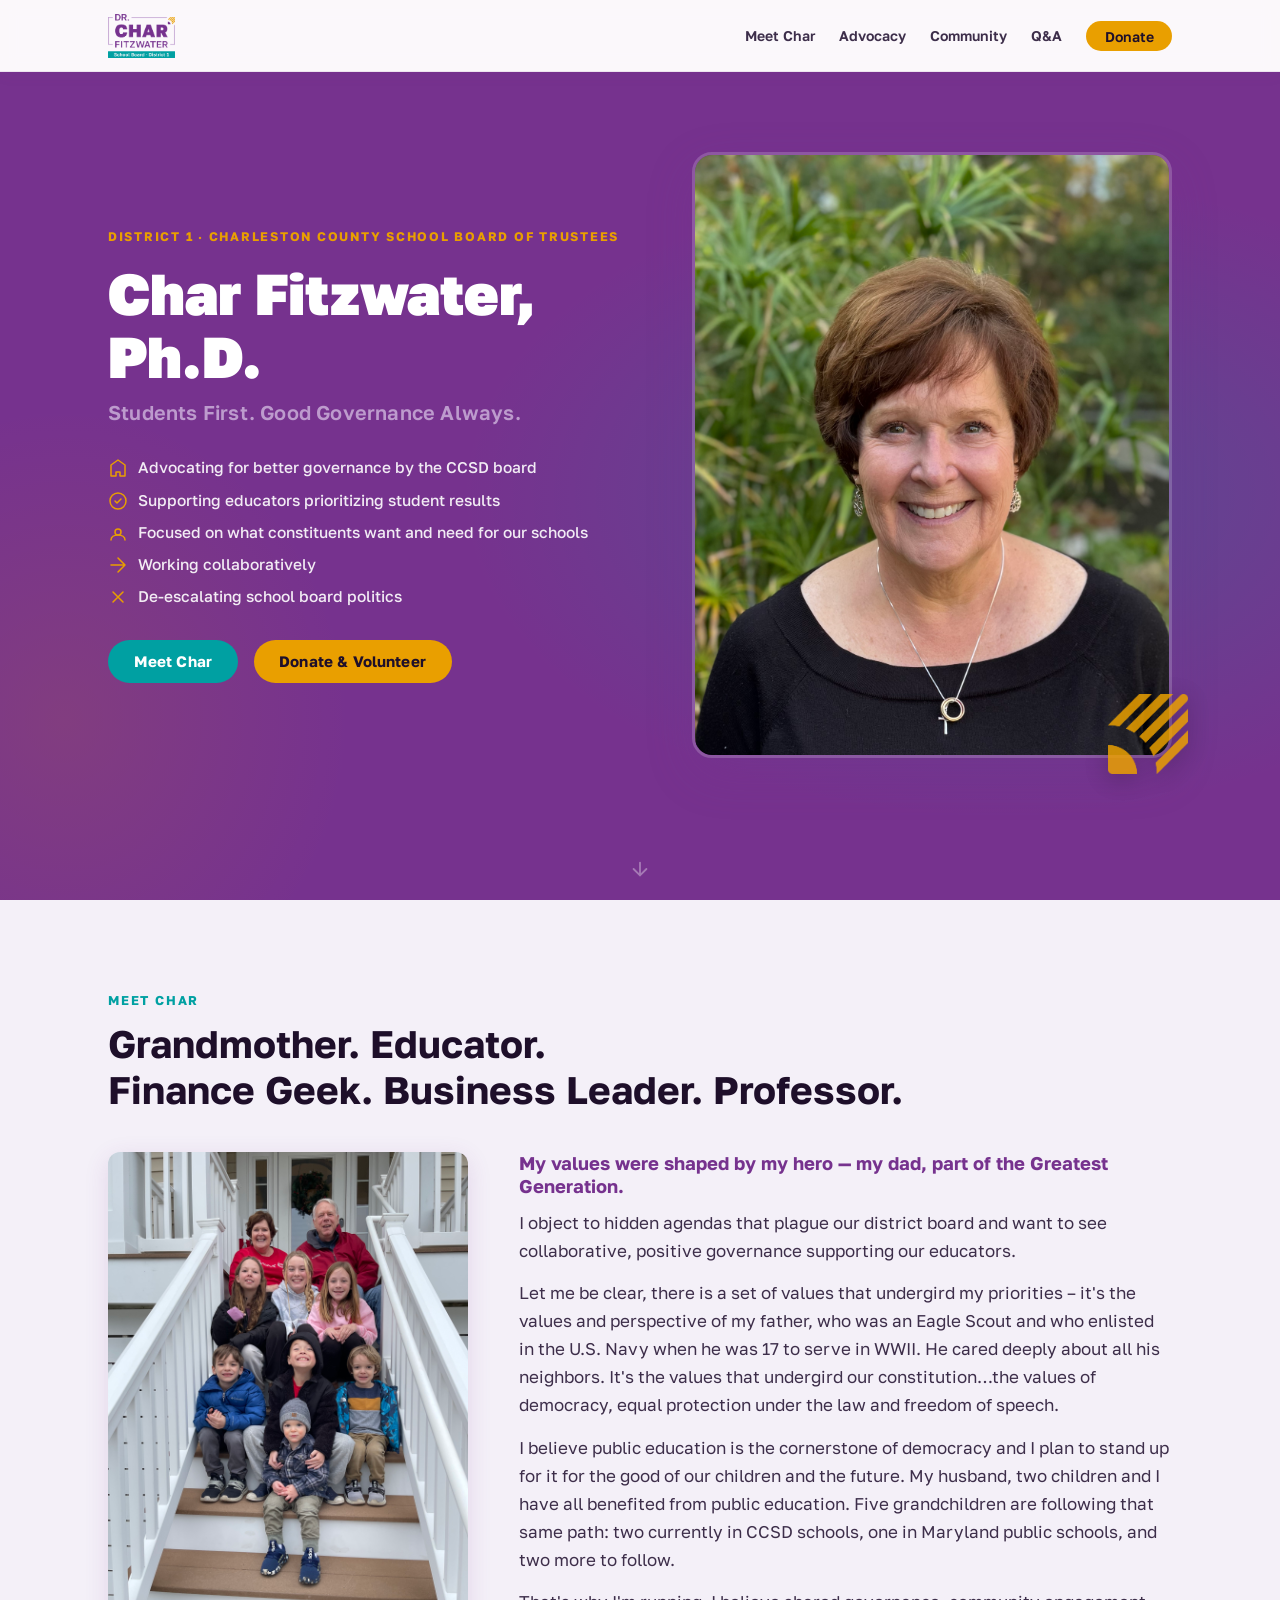
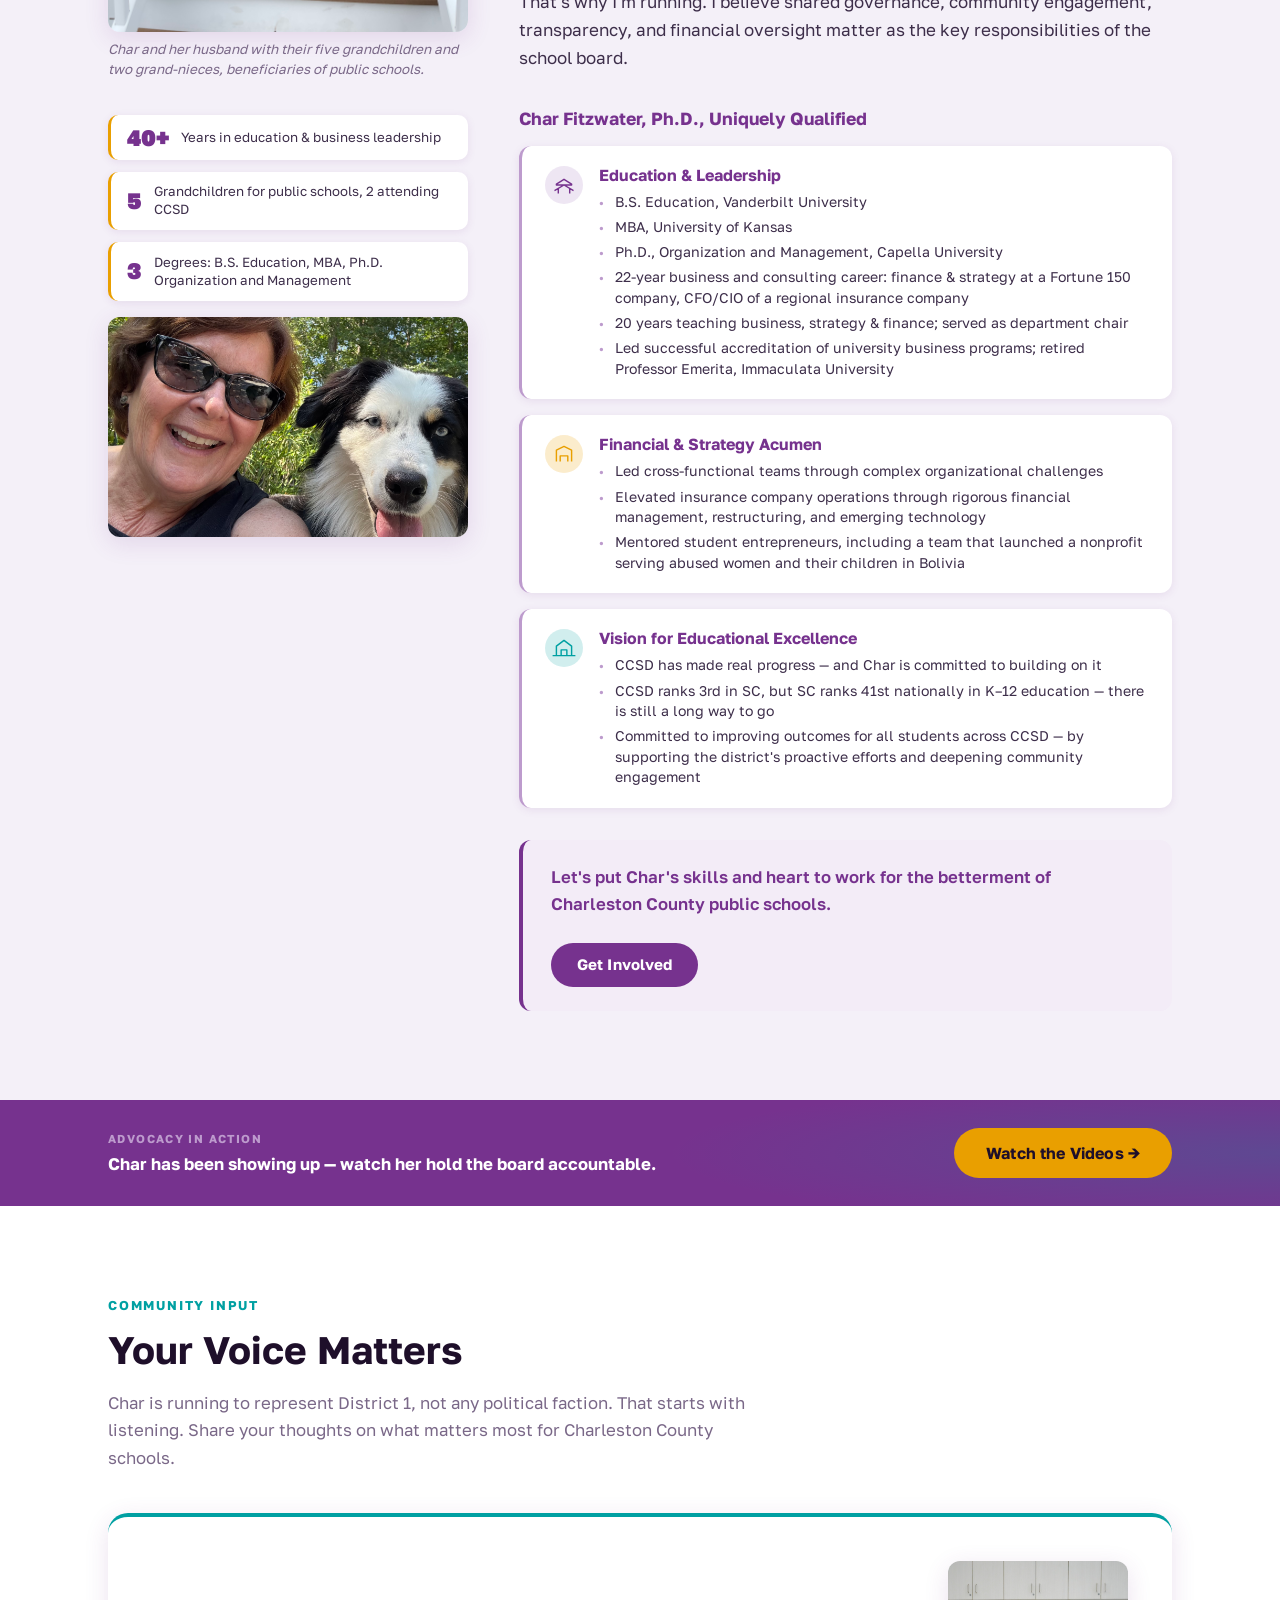
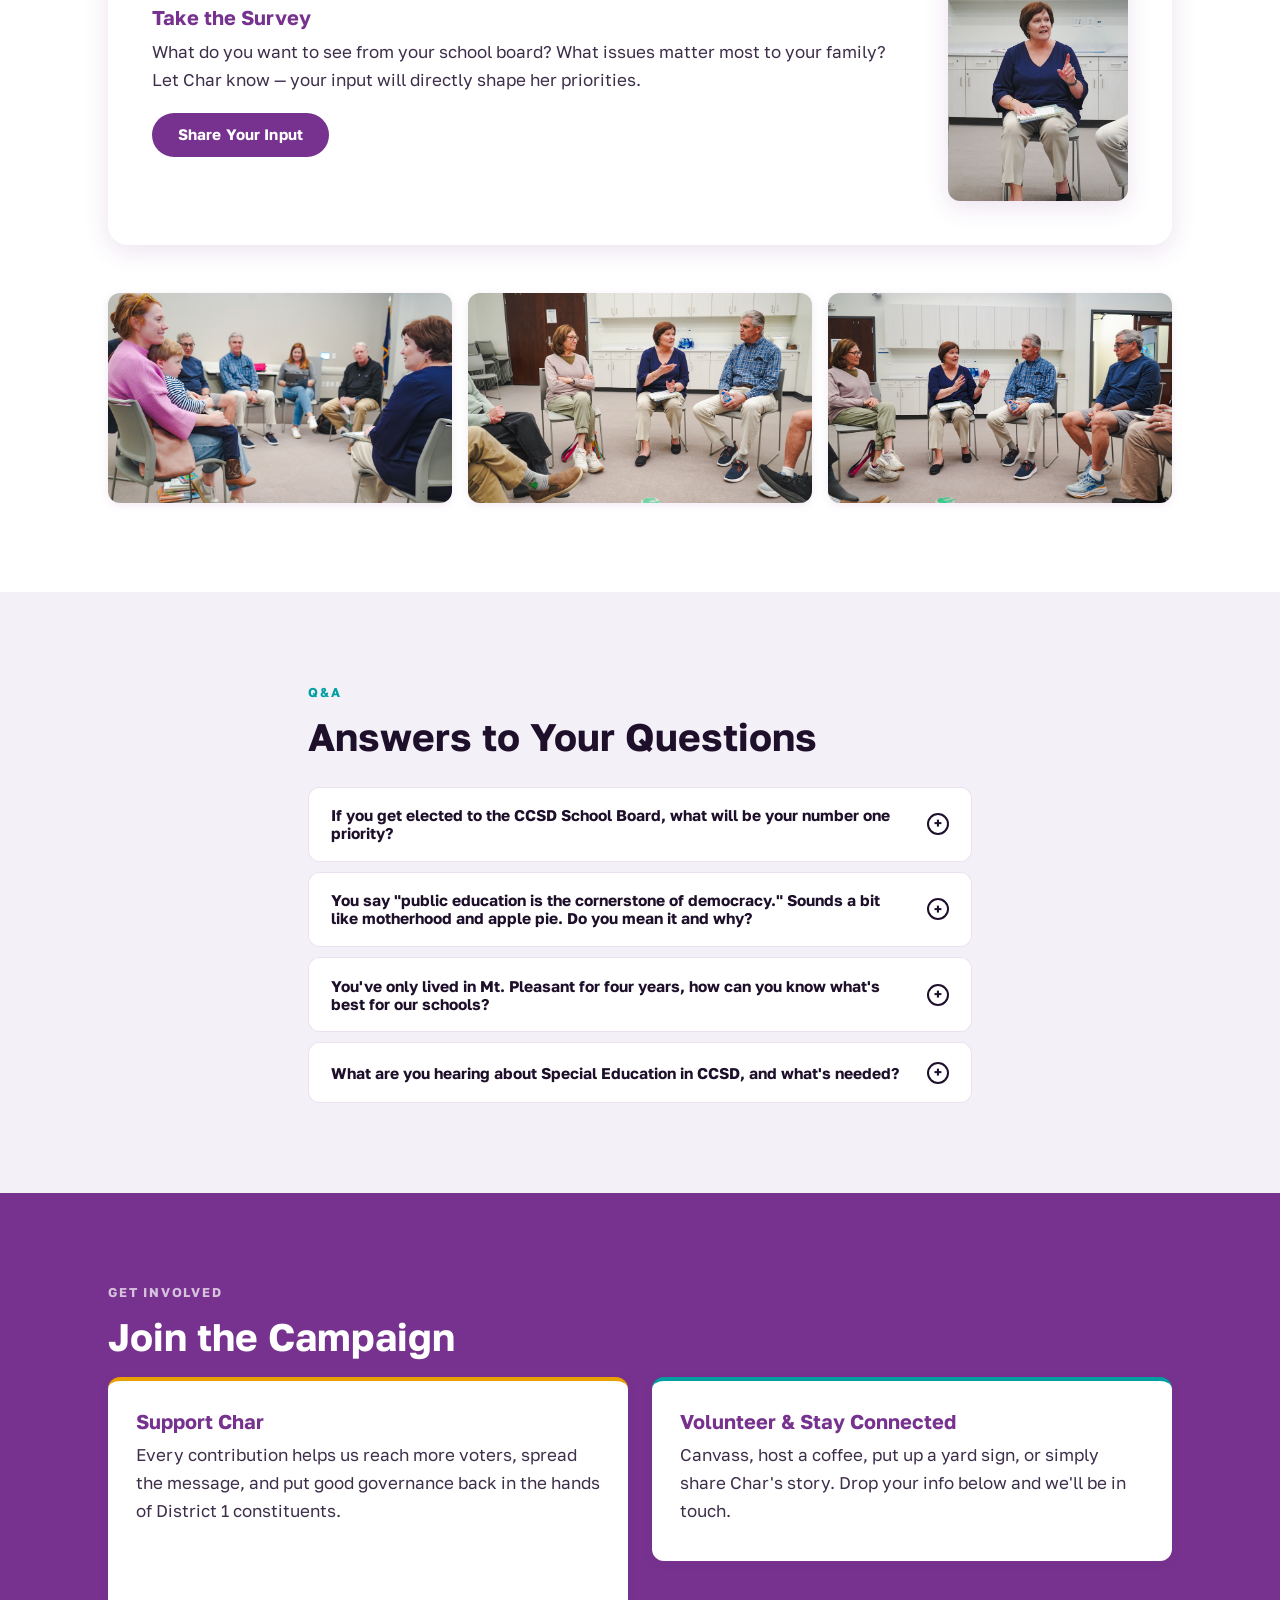
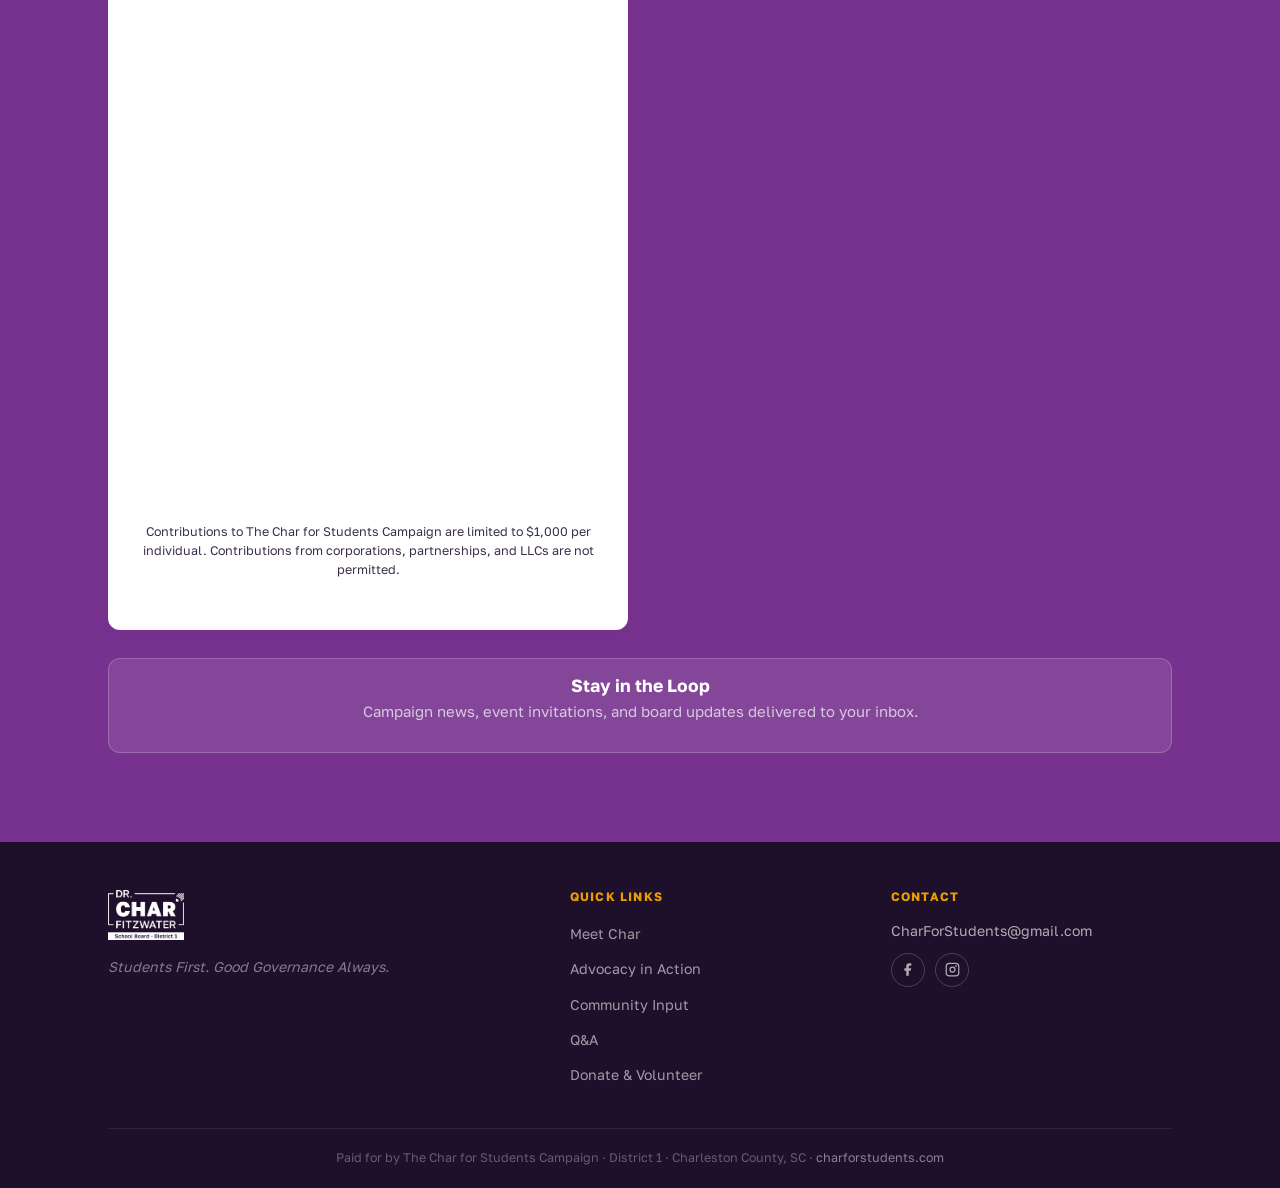
==== commit 281e3f2f: "update" ====
--- a/index.html
+++ b/index.html
@@ -38,7 +38,7 @@
   <link rel="preconnect" href="https://fonts.gstatic.com" crossorigin>
   <link href="https://fonts.googleapis.com/css2?family=Golos+Text:wght@400;500;600;700;800;900&display=swap" rel="stylesheet">
 
-  <link rel="stylesheet" href="css/styles.css?v=11">
+  <link rel="stylesheet" href="css/styles.css?v=12">
 
   <!-- Structured Data: Person + Organization + FAQPage -->
   <script type="application/ld+json">
@@ -651,34 +651,7 @@
     </div>
   </footer>
 
-  <!-- ── Event Popup: Charcuterie with Char ── -->
-  <div id="eventPopup" class="event-popup-overlay" role="dialog" aria-modal="true" aria-labelledby="eventPopupTitle" hidden>
-    <div class="event-popup-card">
-      <button class="event-popup-close" id="eventPopupClose" aria-label="Close">
-        <svg viewBox="0 0 24 24" fill="none" stroke="currentColor" stroke-width="2.5" stroke-linecap="round"><line x1="18" y1="6" x2="6" y2="18"/><line x1="6" y1="6" x2="18" y2="18"/></svg>
-      </button>
-      <div class="event-popup-eyebrow">Upcoming Event</div>
-      <h2 class="event-popup-title" id="eventPopupTitle">Charcuterie with Char &#x1F9C0;</h2>
-      <div class="event-popup-details">
-        <div class="event-detail-row">
-          <svg viewBox="0 0 24 24" fill="none" stroke="currentColor" stroke-width="2" stroke-linecap="round" stroke-linejoin="round"><rect x="3" y="4" width="18" height="18" rx="2"/><line x1="16" y1="2" x2="16" y2="6"/><line x1="8" y1="2" x2="8" y2="6"/><line x1="3" y1="10" x2="21" y2="10"/></svg>
-          <span>Sunday, March 22, 2026 &middot; 4:00 PM</span>
-        </div>
-        <div class="event-detail-row">
-          <svg viewBox="0 0 24 24" fill="none" stroke="currentColor" stroke-width="2" stroke-linecap="round" stroke-linejoin="round"><path d="M21 10c0 7-9 13-9 13S3 17 3 10a9 9 0 0 1 18 0z"/><circle cx="12" cy="10" r="3"/></svg>
-          <span>The Fitzwater Home &middot; Mount Pleasant, SC</span>
-        </div>
-        <div class="event-detail-row">
-          <svg viewBox="0 0 24 24" fill="none" stroke="currentColor" stroke-width="2" stroke-linecap="round" stroke-linejoin="round"><path d="M20.84 4.61a5.5 5.5 0 0 0-7.78 0L12 5.67l-1.06-1.06a5.5 5.5 0 0 0-7.78 7.78L12 21.23l7.84-7.84a5.5 5.5 0 0 0 0-7.78z"/></svg>
-          <span>Free &middot; All are welcome</span>
-        </div>
-      </div>
-      <a href="https://lp.constantcontactpages.com/ev/reg/92df83j" class="btn btn-gold btn-lg btn-full event-popup-cta" target="_blank" rel="noopener">RSVP &mdash; It's Free!</a>
-      <p class="event-popup-note">Come meet Char, ask questions, and learn how you can get involved.</p>
-    </div>
-  </div>
-
-  <script src="js/script.js?v=4" defer></script>
+  <script src="js/script.js?v=5" defer></script>
 
   <!-- Begin Constant Contact Active Forms -->
   <script> var _ctct_m = "013a87bb76de2969cc289cb73724334e"; </script>
--- a/css/styles.css
+++ b/css/styles.css
@@ -1201,112 +1201,6 @@
 }
 
 /* --------------------------------------------------------------------------
-   Event Popup
-   -------------------------------------------------------------------------- */
-.event-popup-overlay {
-  position: fixed;
-  inset: 0;
-  z-index: 2000;
-  background: rgba(30, 15, 42, .6);
-  backdrop-filter: blur(4px);
-  display: flex;
-  align-items: center;
-  justify-content: center;
-  padding: 1.25rem;
-  opacity: 0;
-  transition: opacity .3s ease;
-}
-.event-popup-overlay:not([hidden]) {
-  opacity: 1;
-}
-.event-popup-overlay[hidden] {
-  display: none;
-}
-
-.event-popup-card {
-  background: var(--white);
-  border-radius: var(--radius-lg);
-  padding: 2rem 1.75rem 1.75rem;
-  max-width: 400px;
-  width: 100%;
-  position: relative;
-  box-shadow: var(--shadow-lg), 0 0 0 4px rgba(233,159,0,.18);
-  border-top: 5px solid var(--gold);
-  transform: translateY(12px);
-  transition: transform .3s ease;
-}
-.event-popup-overlay:not([hidden]) .event-popup-card {
-  transform: translateY(0);
-}
-
-.event-popup-close {
-  position: absolute;
-  top: .9rem; right: .9rem;
-  width: 32px; height: 32px;
-  border-radius: 50%;
-  background: var(--light-gray);
-  border: none;
-  cursor: pointer;
-  display: flex; align-items: center; justify-content: center;
-  color: var(--text-muted);
-  transition: background var(--transition), color var(--transition);
-}
-.event-popup-close:hover { background: var(--lavender); color: var(--white); }
-.event-popup-close svg { width: 14px; height: 14px; }
-
-.event-popup-eyebrow {
-  font-size: .72rem;
-  font-weight: 700;
-  letter-spacing: .12em;
-  text-transform: uppercase;
-  color: var(--teal);
-  margin-bottom: .4rem;
-}
-
-.event-popup-title {
-  font-size: 1.45rem;
-  font-weight: 800;
-  color: var(--text-dark);
-  margin-bottom: 1.1rem;
-  line-height: 1.2;
-  padding-right: 2rem;
-}
-
-.event-popup-details {
-  display: flex;
-  flex-direction: column;
-  gap: .6rem;
-  margin-bottom: 1.4rem;
-}
-
-.event-detail-row {
-  display: flex;
-  align-items: center;
-  gap: .65rem;
-  font-size: .92rem;
-  color: var(--text-body);
-}
-.event-detail-row svg {
-  flex-shrink: 0;
-  width: 17px; height: 17px;
-  color: var(--purple);
-}
-
-.event-popup-cta {
-  display: block;
-  text-align: center;
-  margin-bottom: .85rem;
-}
-
-.event-popup-note {
-  font-size: .8rem;
-  color: var(--text-muted);
-  text-align: center;
-  margin: 0;
-  line-height: 1.5;
-}
-
-/* --------------------------------------------------------------------------
    A11y & Reduced motion
    -------------------------------------------------------------------------- */
 :focus-visible {
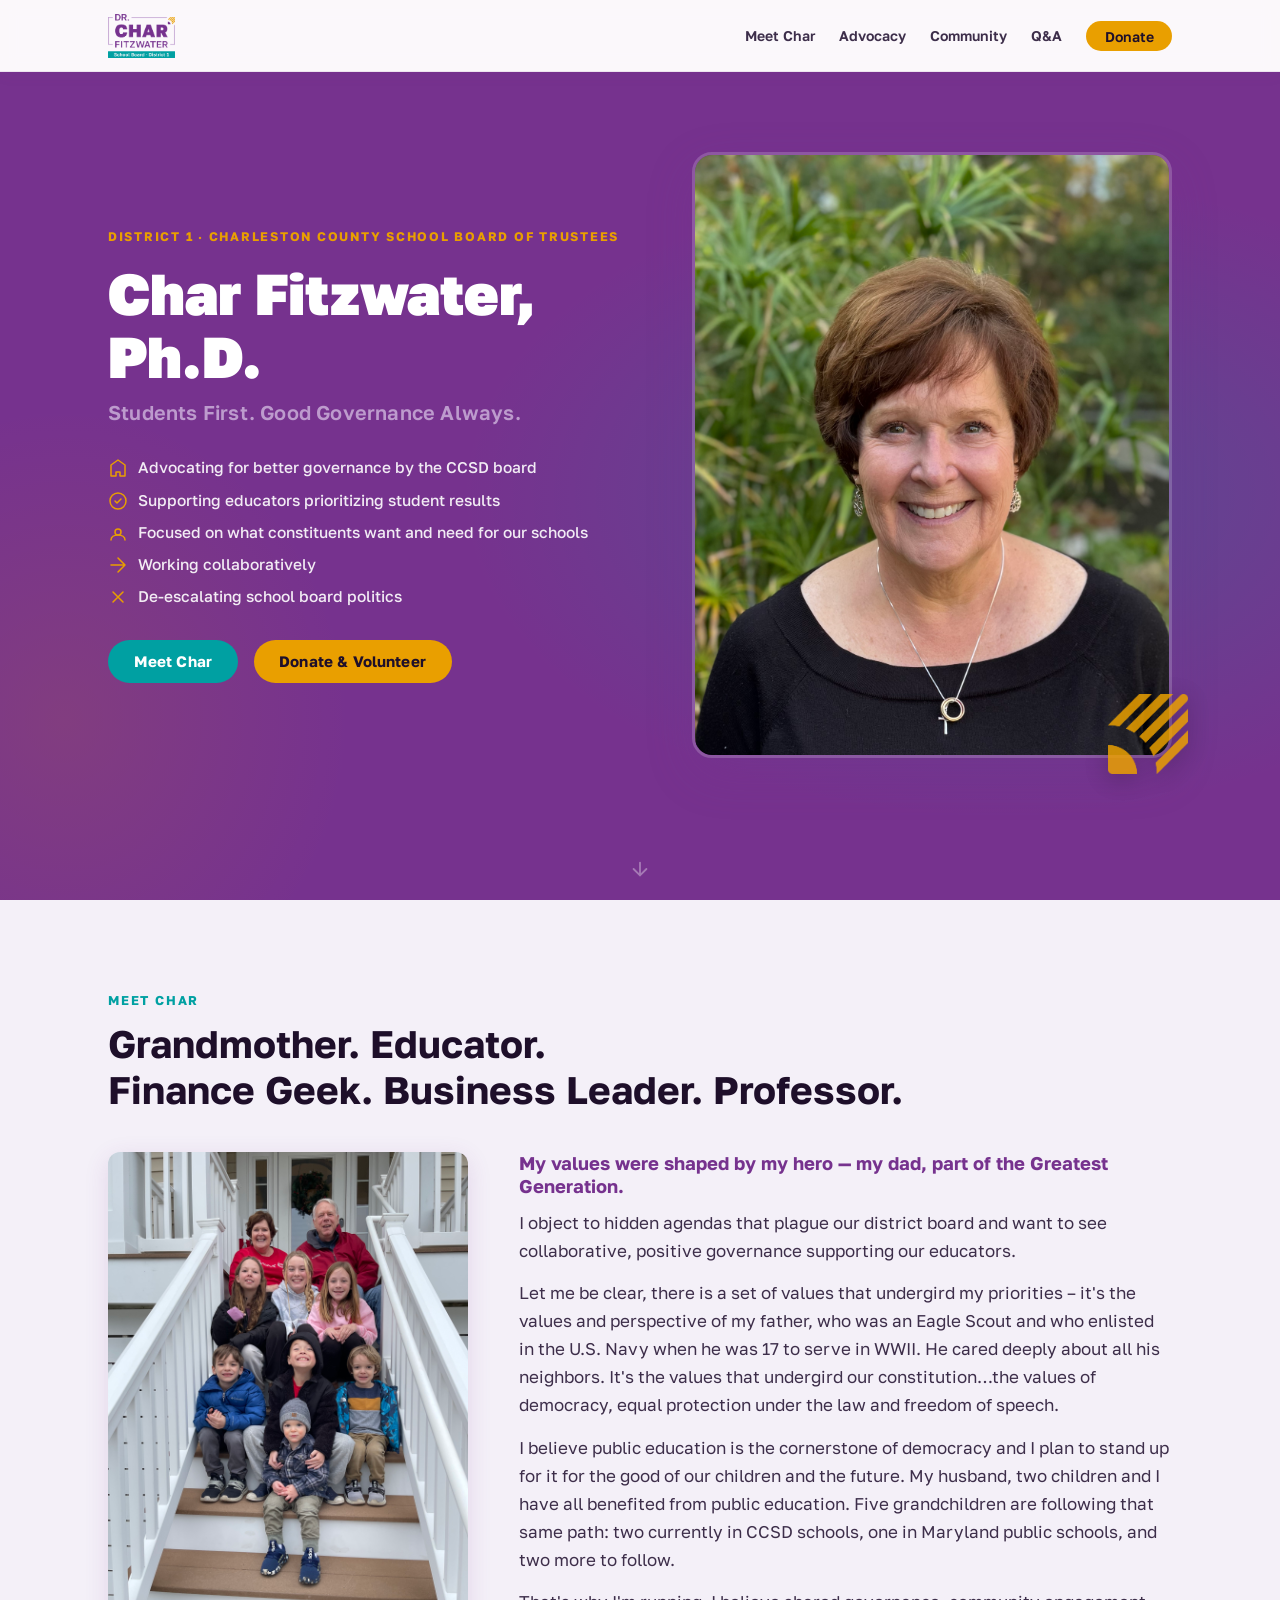
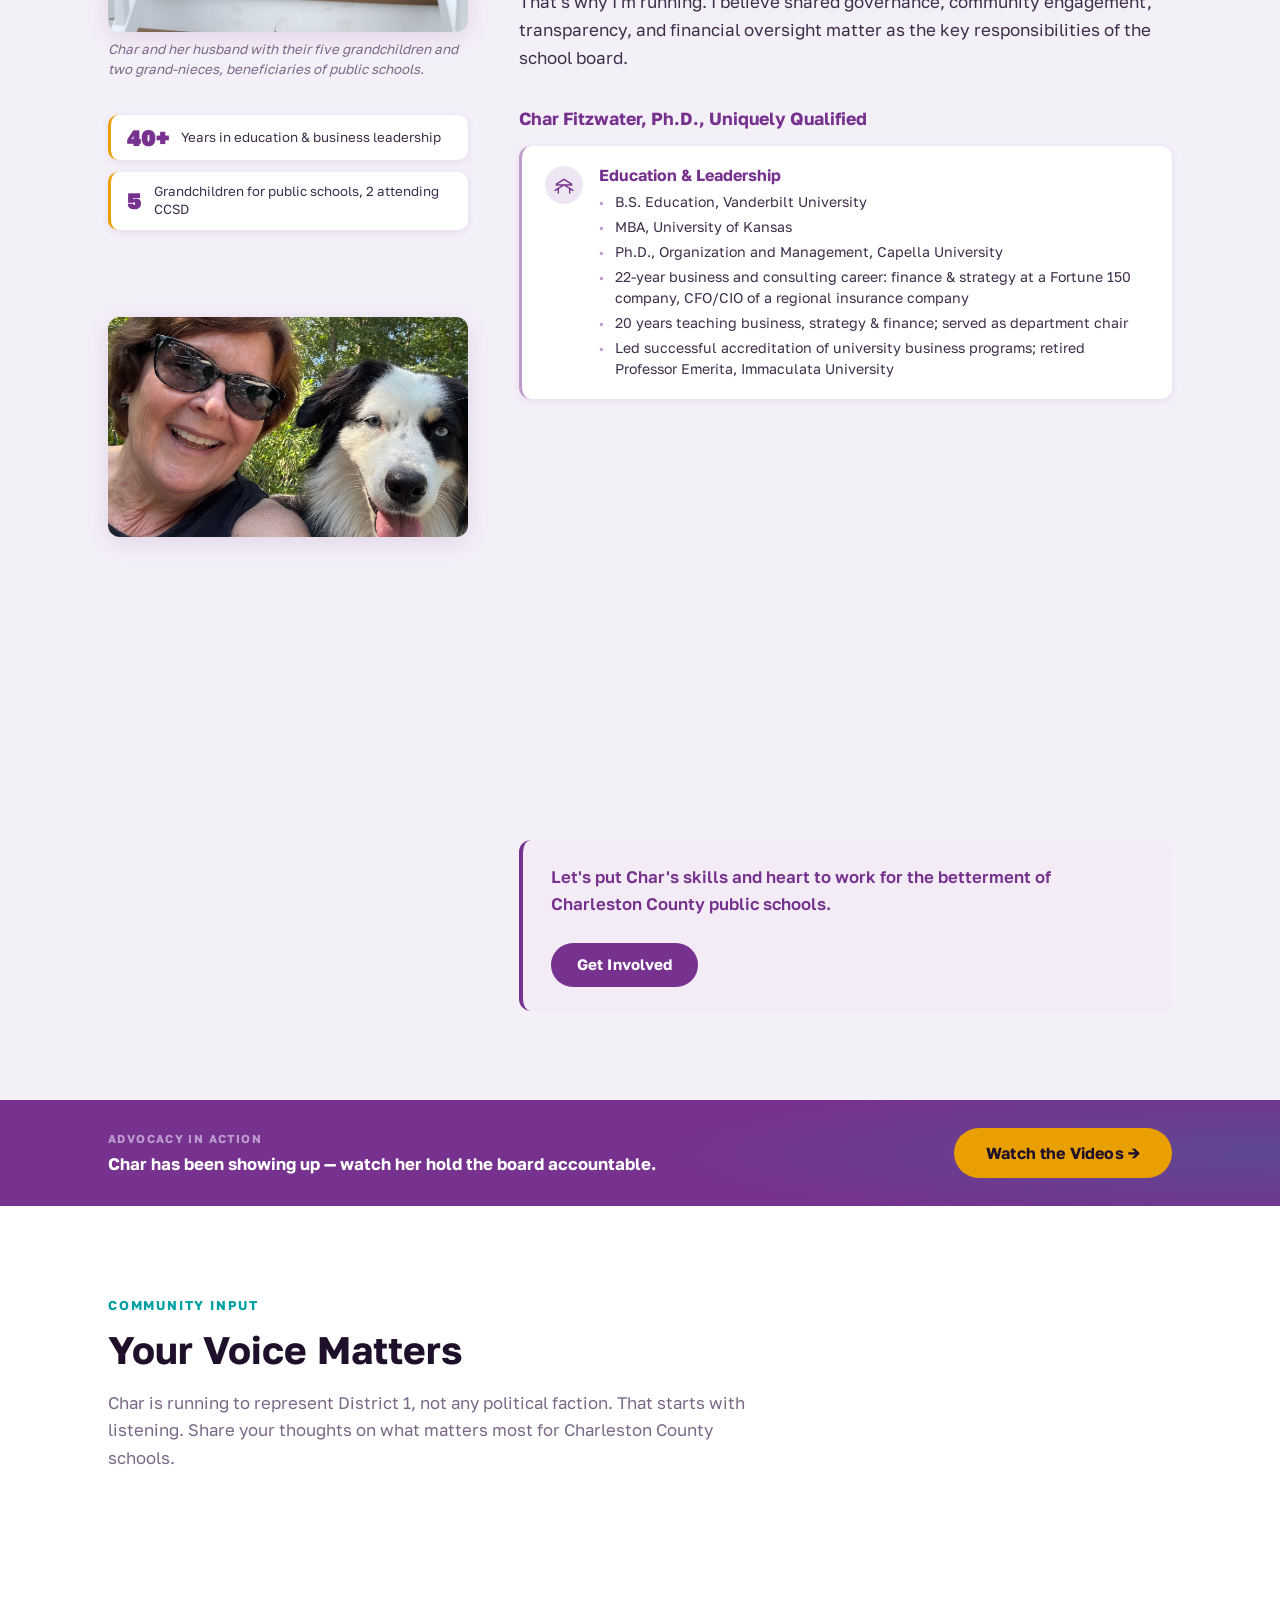
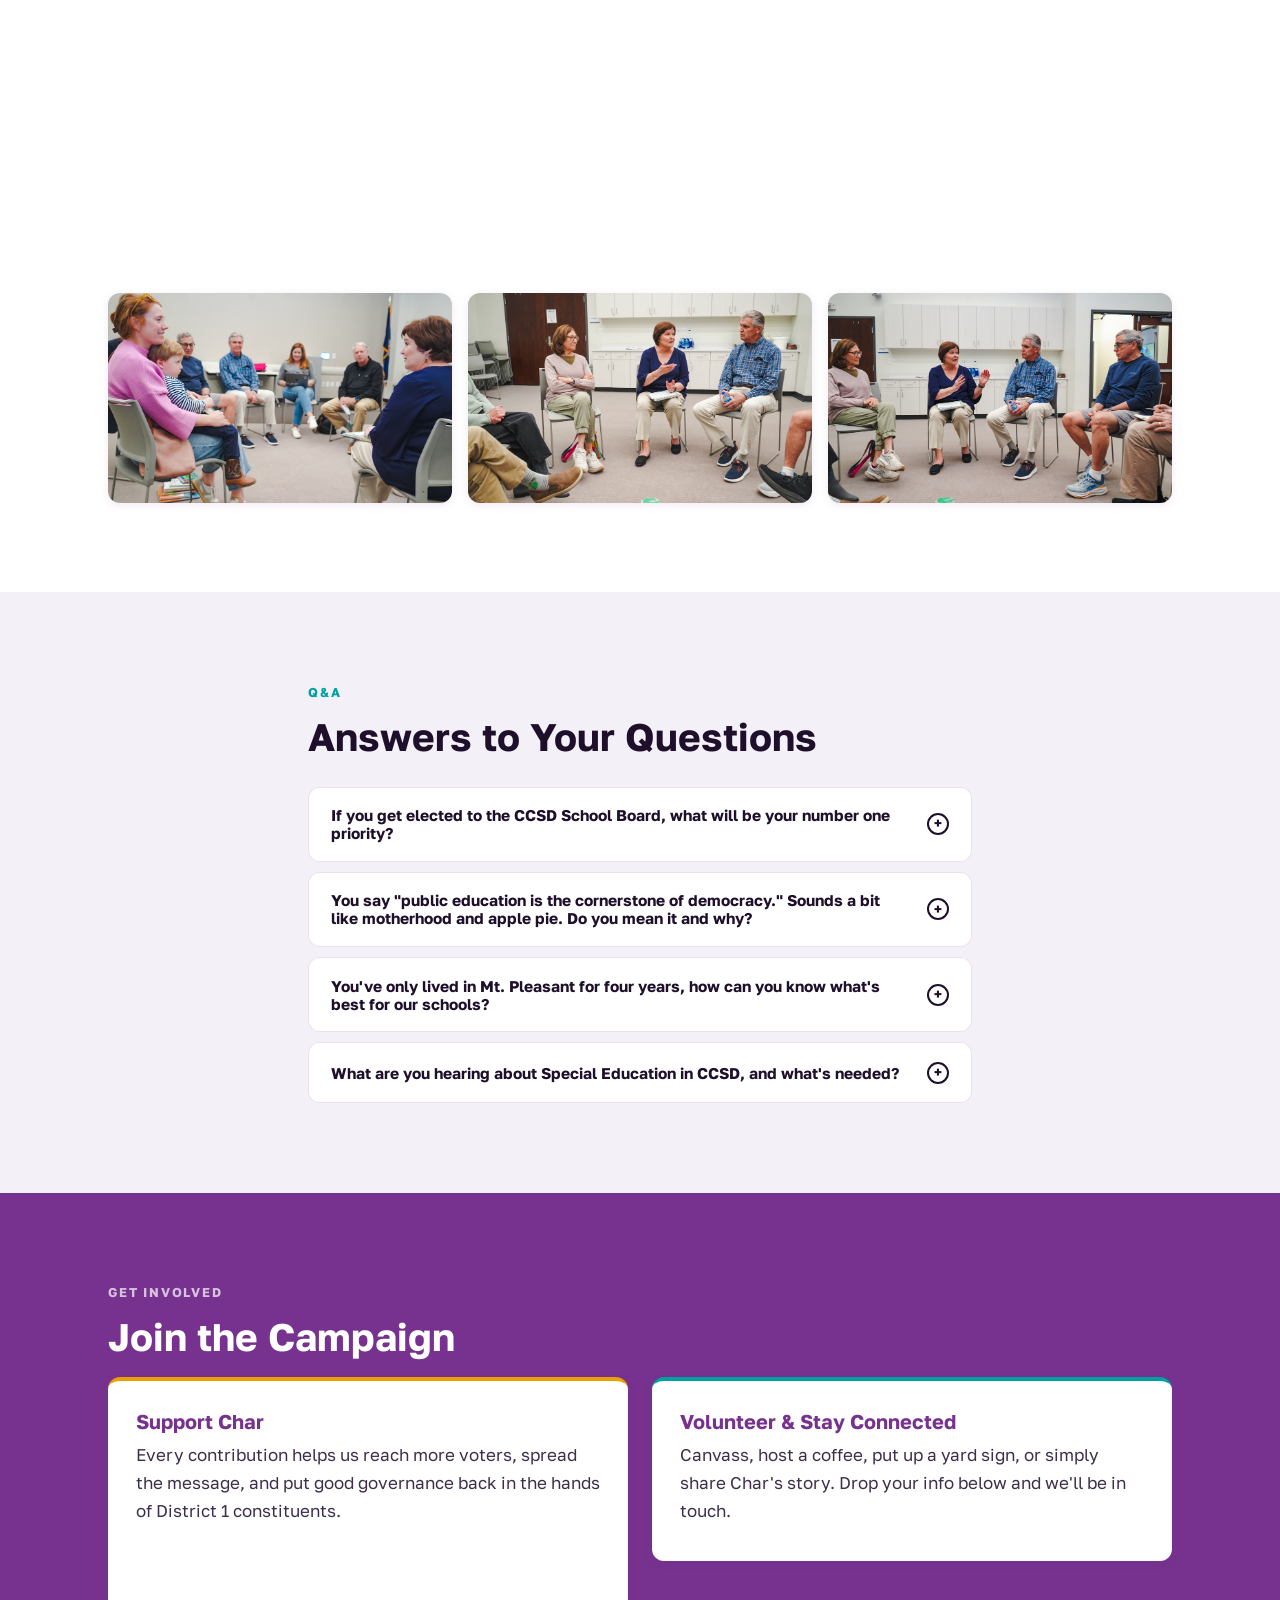
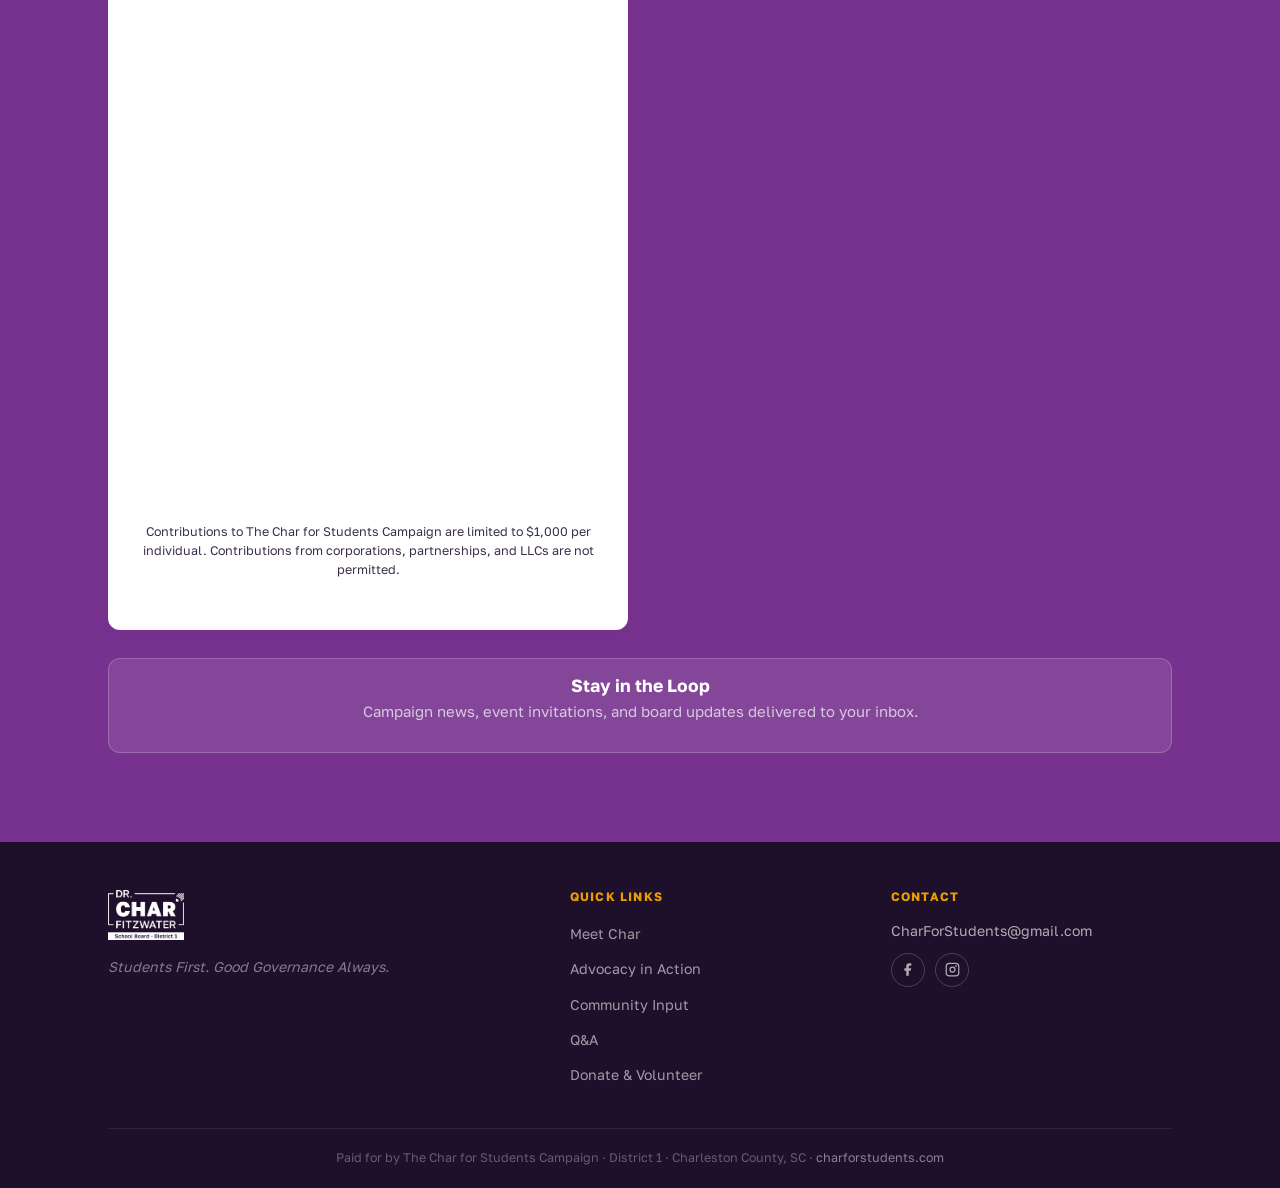
==== commit 17c76208: "new" ====
--- a/index.html
+++ b/index.html
@@ -651,7 +651,7 @@
     </div>
   </footer>
 
-  <script src="js/script.js?v=5" defer></script>
+  <script src="js/script.js?v=6" defer></script>
 
   <!-- Begin Constant Contact Active Forms -->
   <script> var _ctct_m = "013a87bb76de2969cc289cb73724334e"; </script>
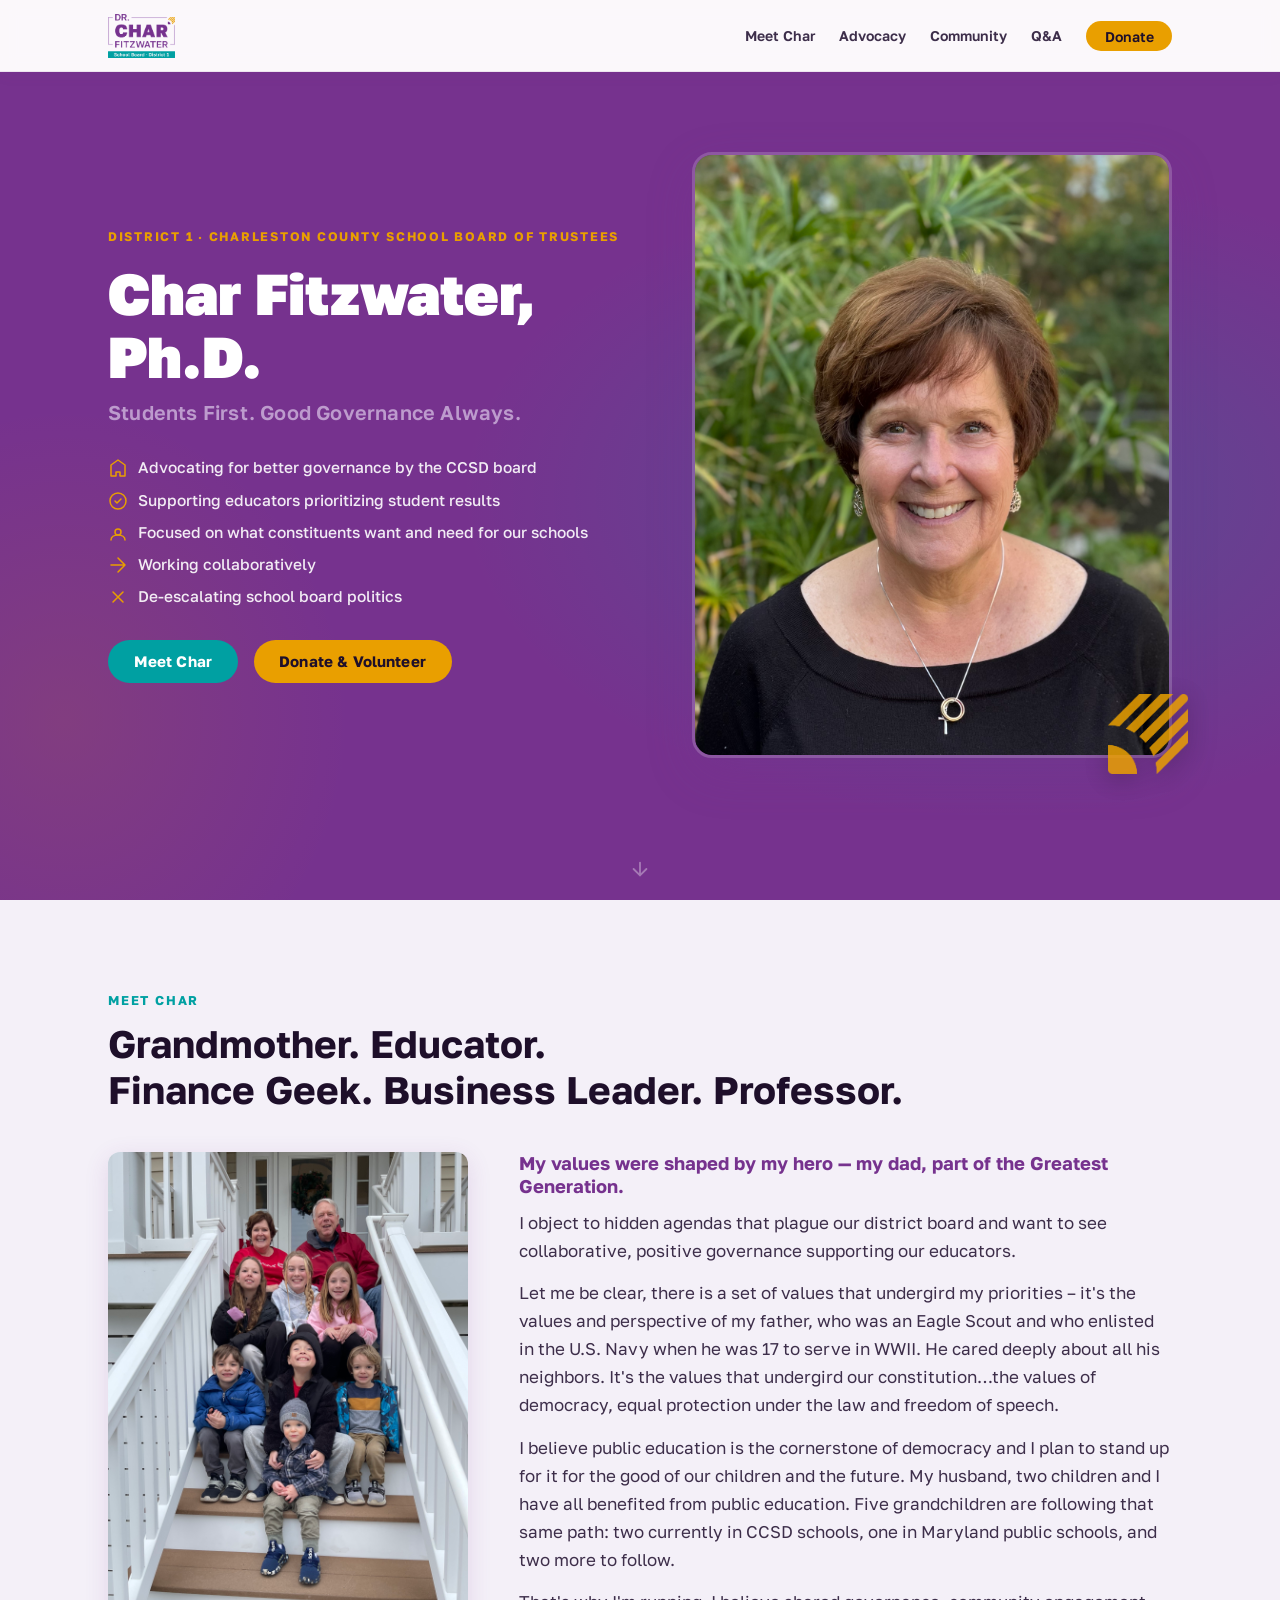
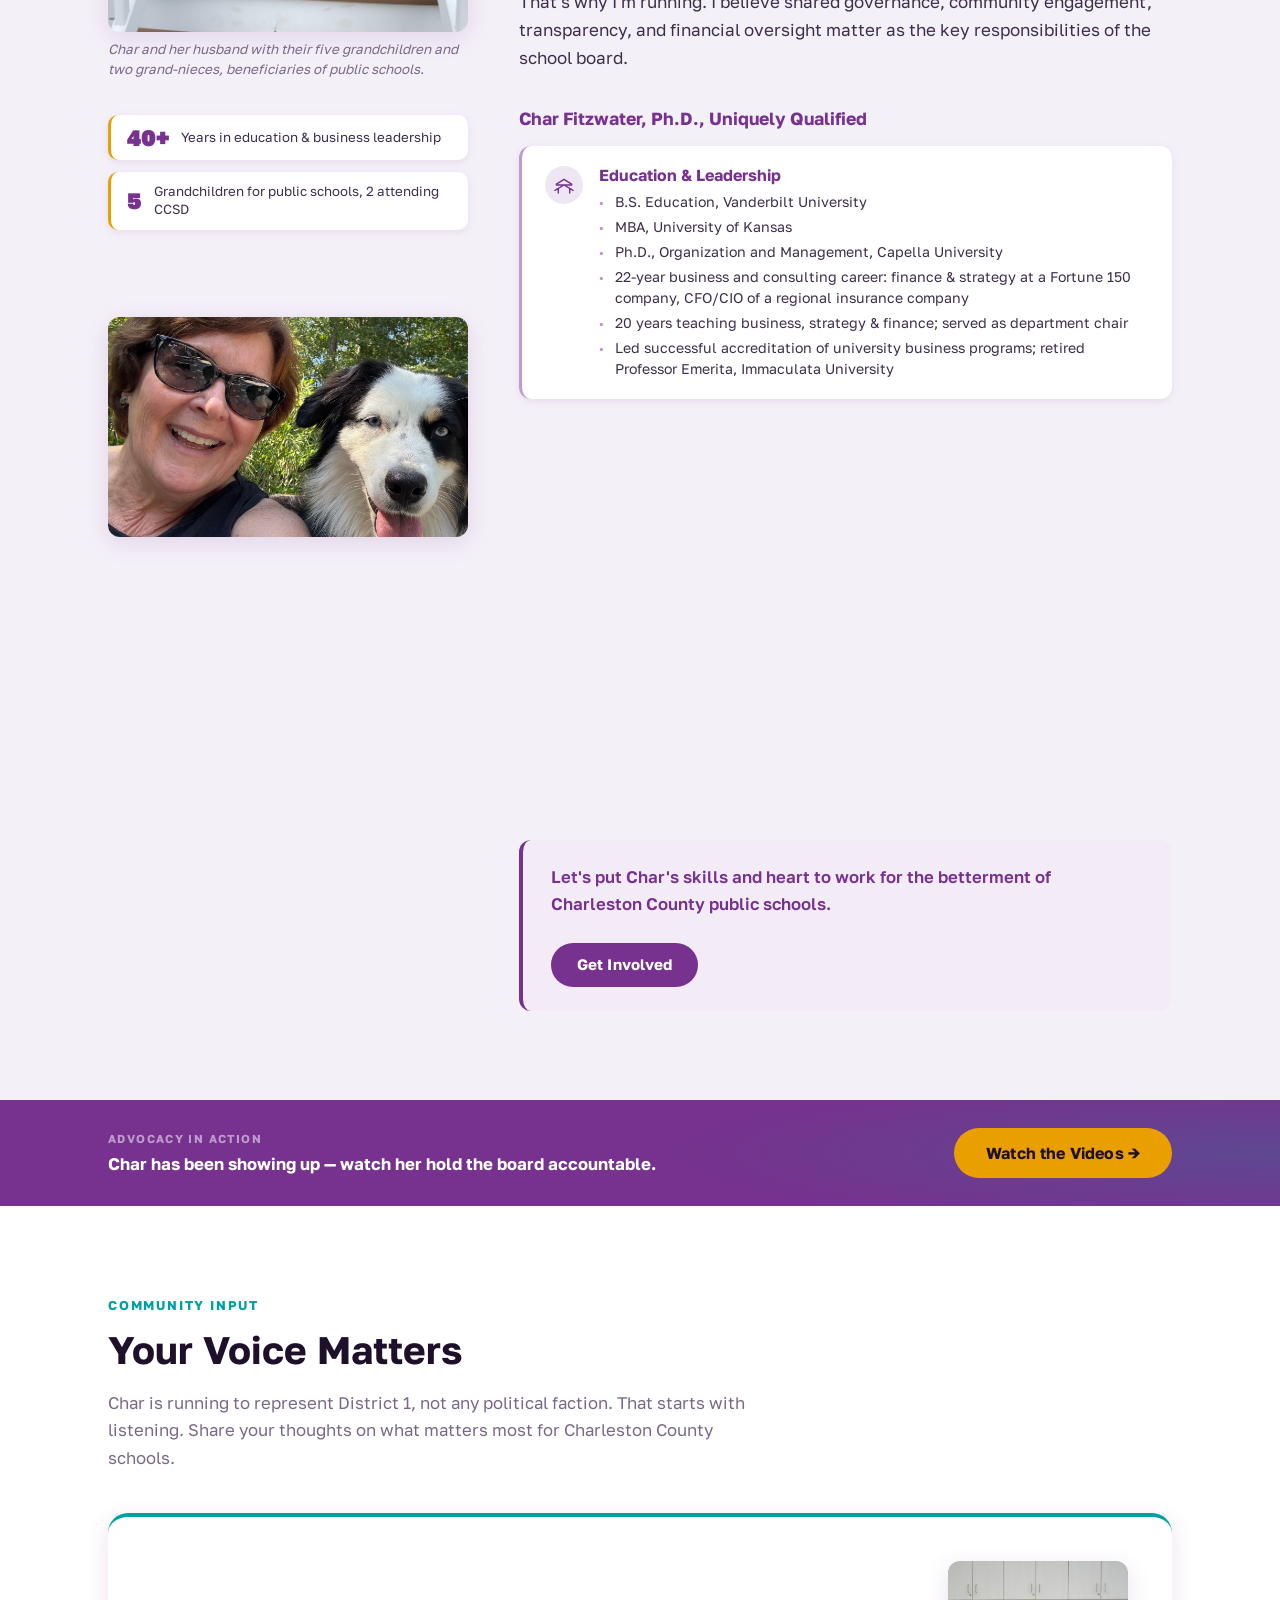
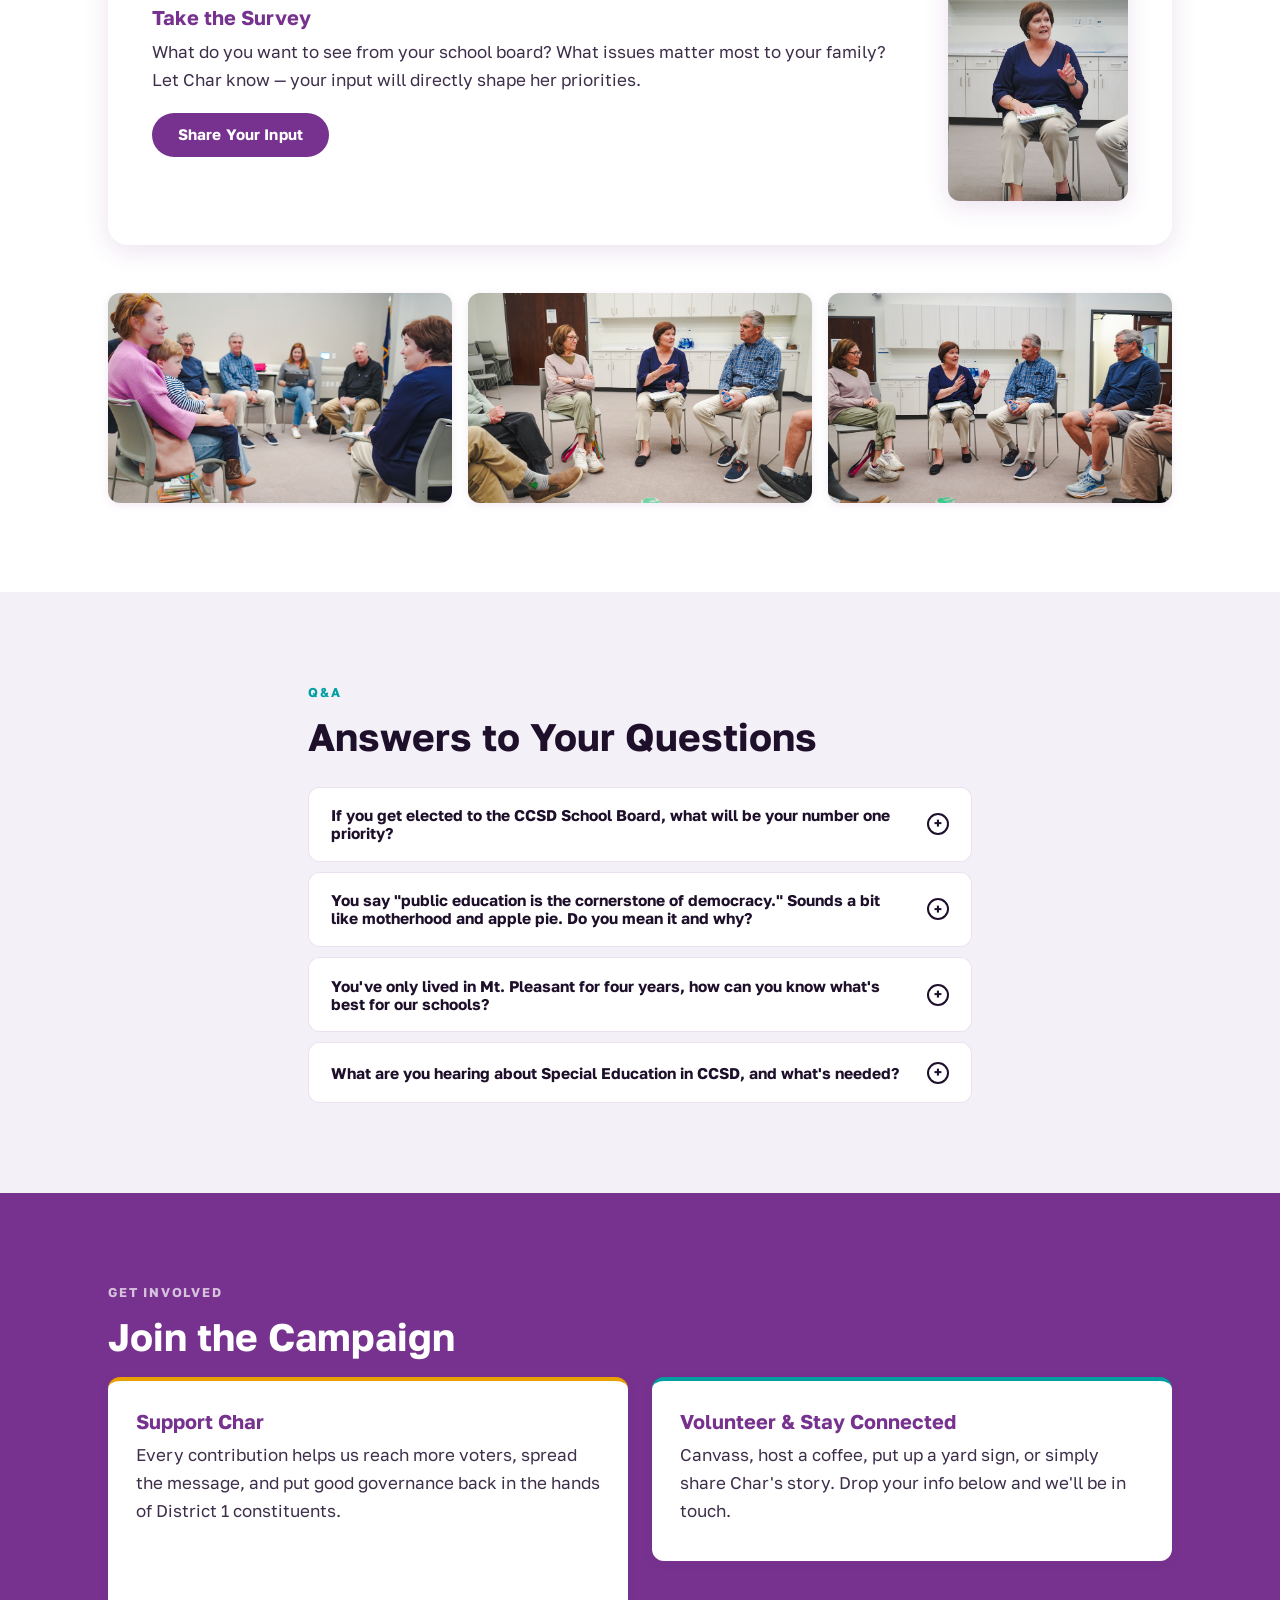
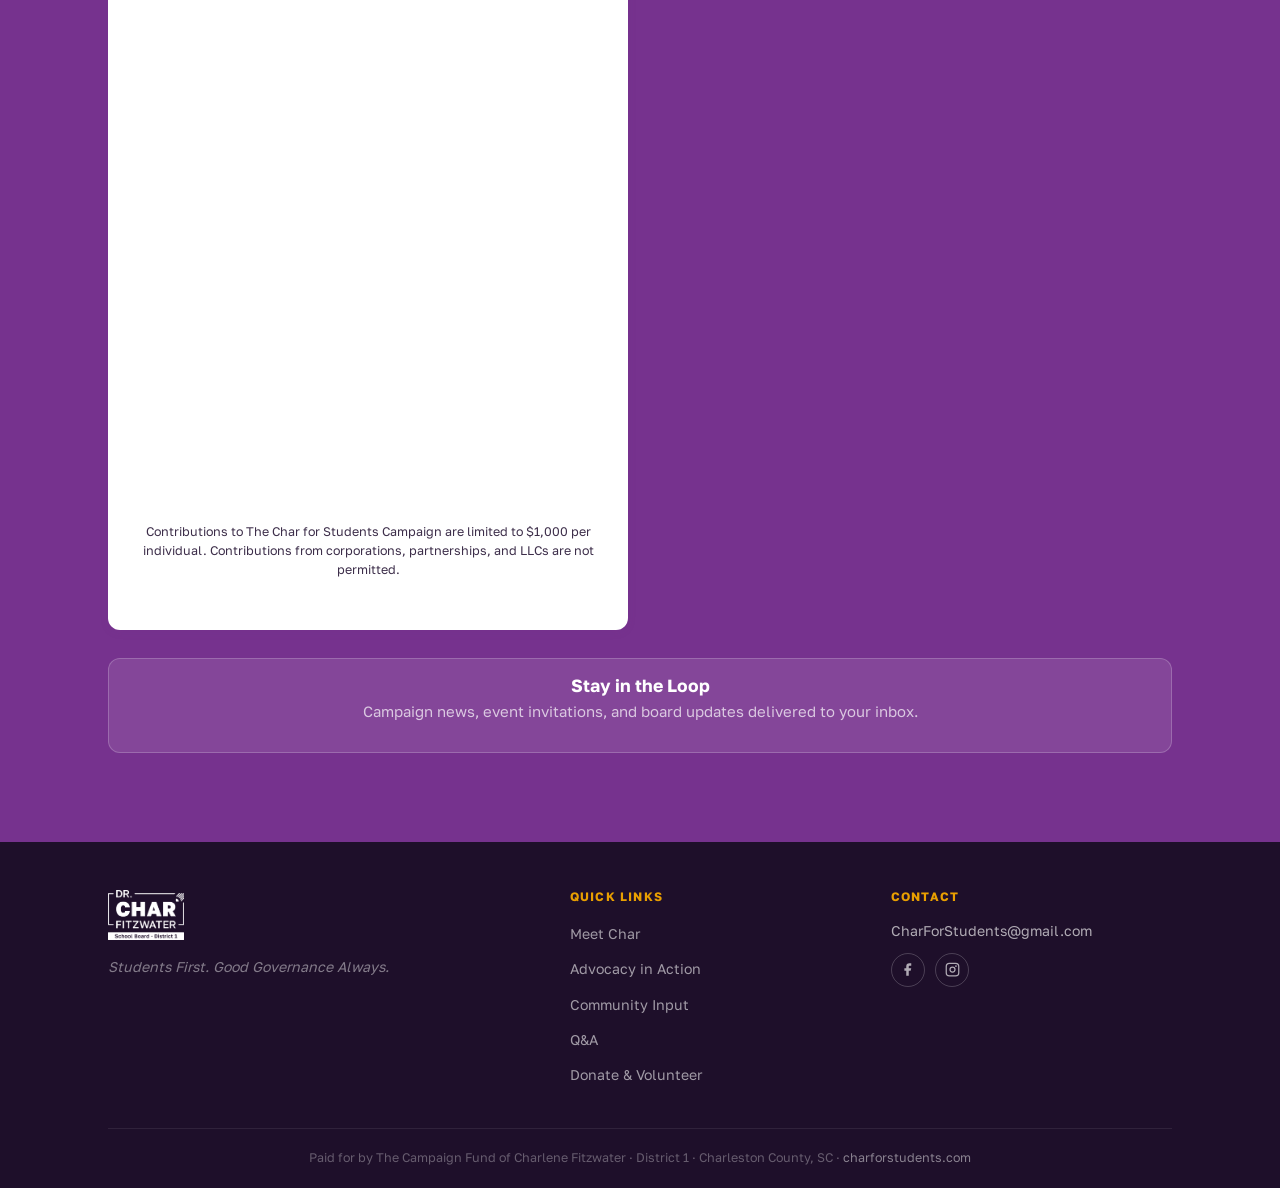
==== commit 7333fd38: "Update footer campaign attribution text" ====
--- a/index.html
+++ b/index.html
@@ -644,7 +644,7 @@
         </div>
       </div>
       <div class="footer-legal">
-        <p>Paid for by The Char for Students Campaign &middot; District 1 &middot;
+        <p>Paid for by The Campaign Fund of Charlene Fitzwater &middot; District 1 &middot;
           Charleston County, SC &middot;
           <a href="https://charforstudents.com">charforstudents.com</a></p>
       </div>
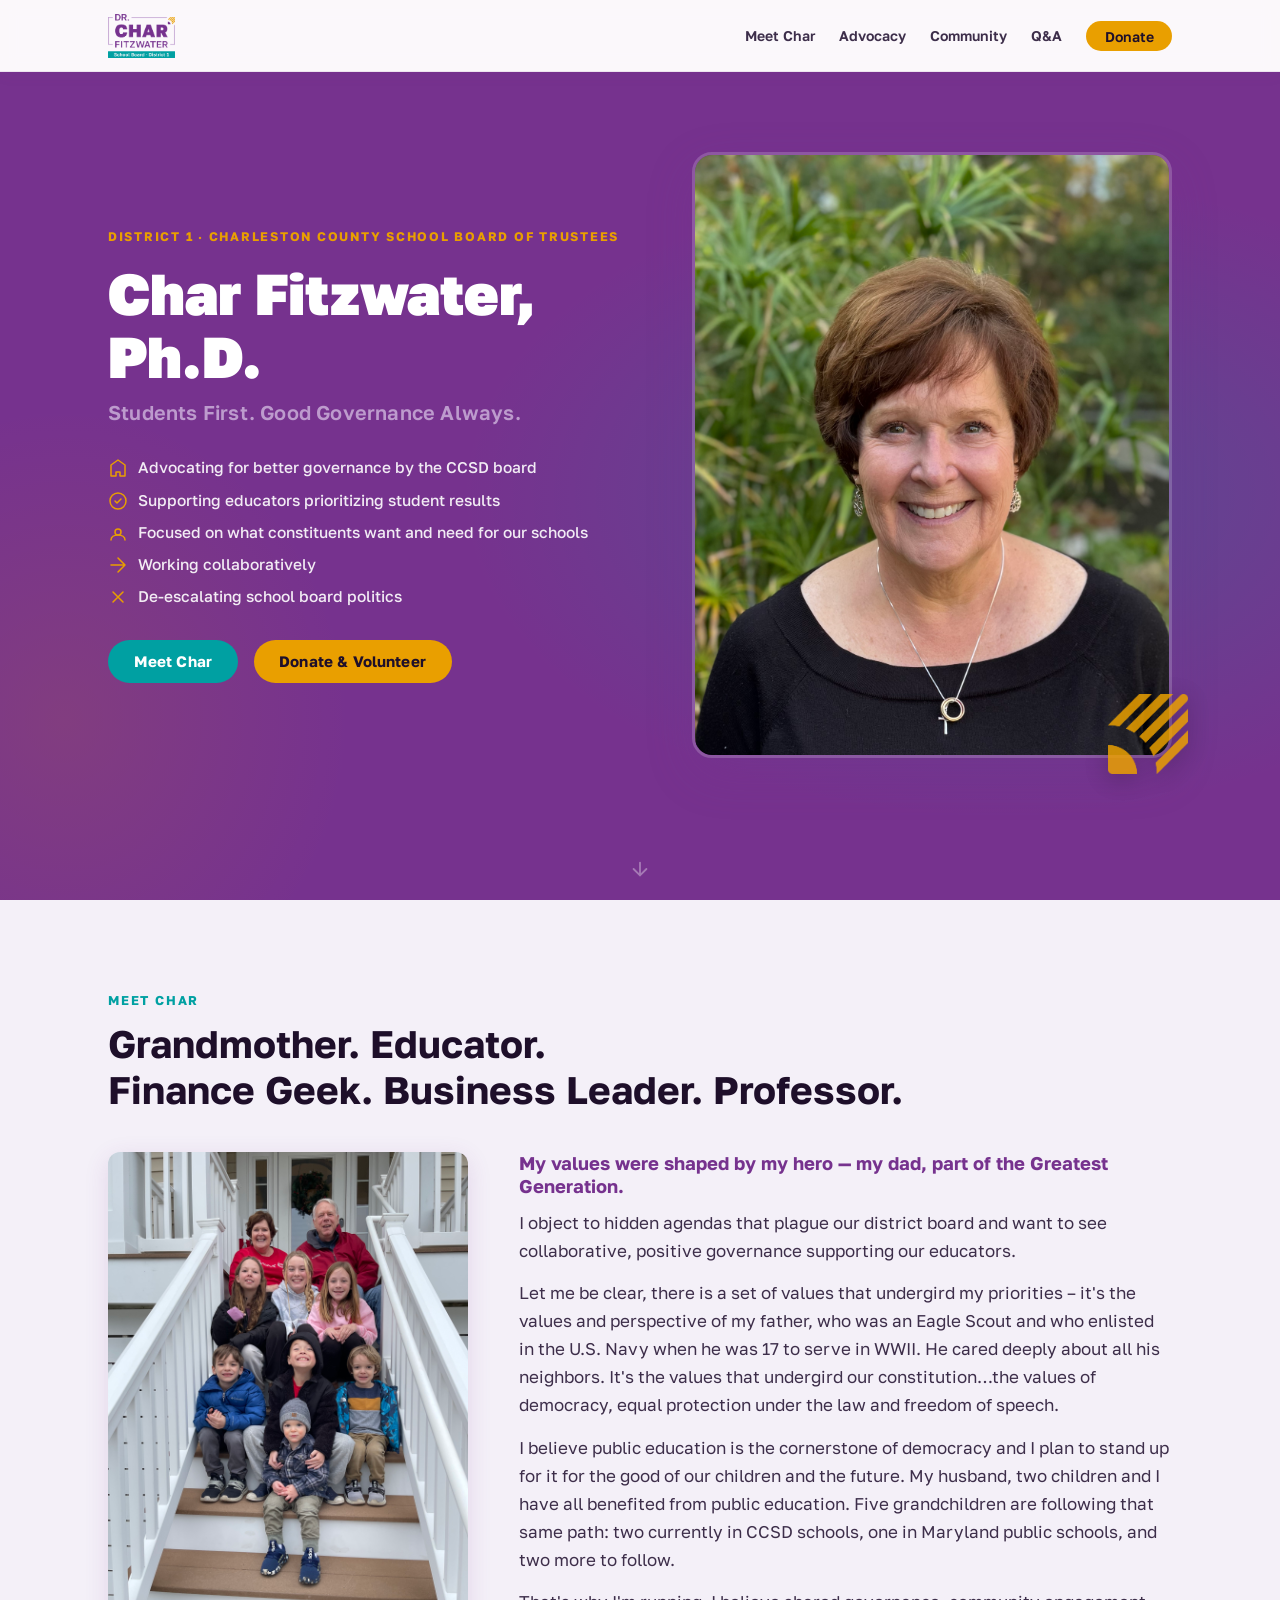
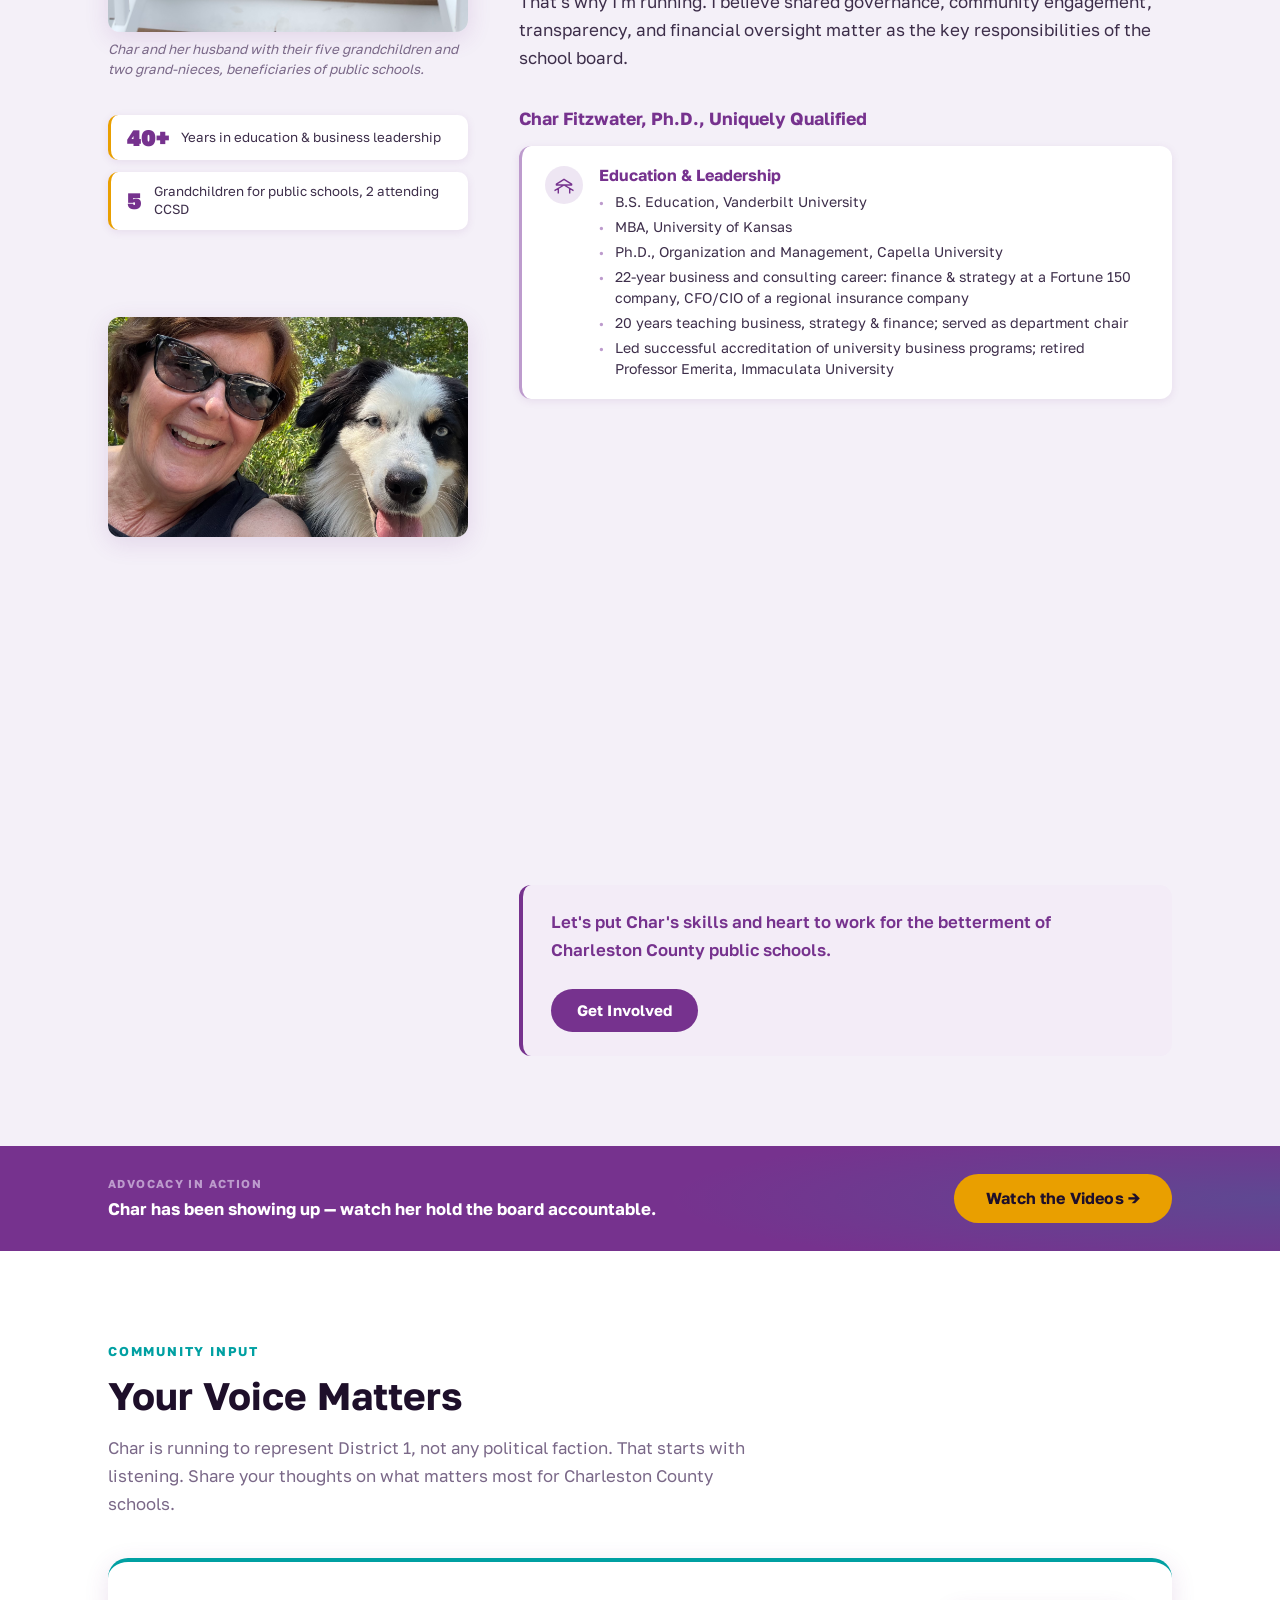
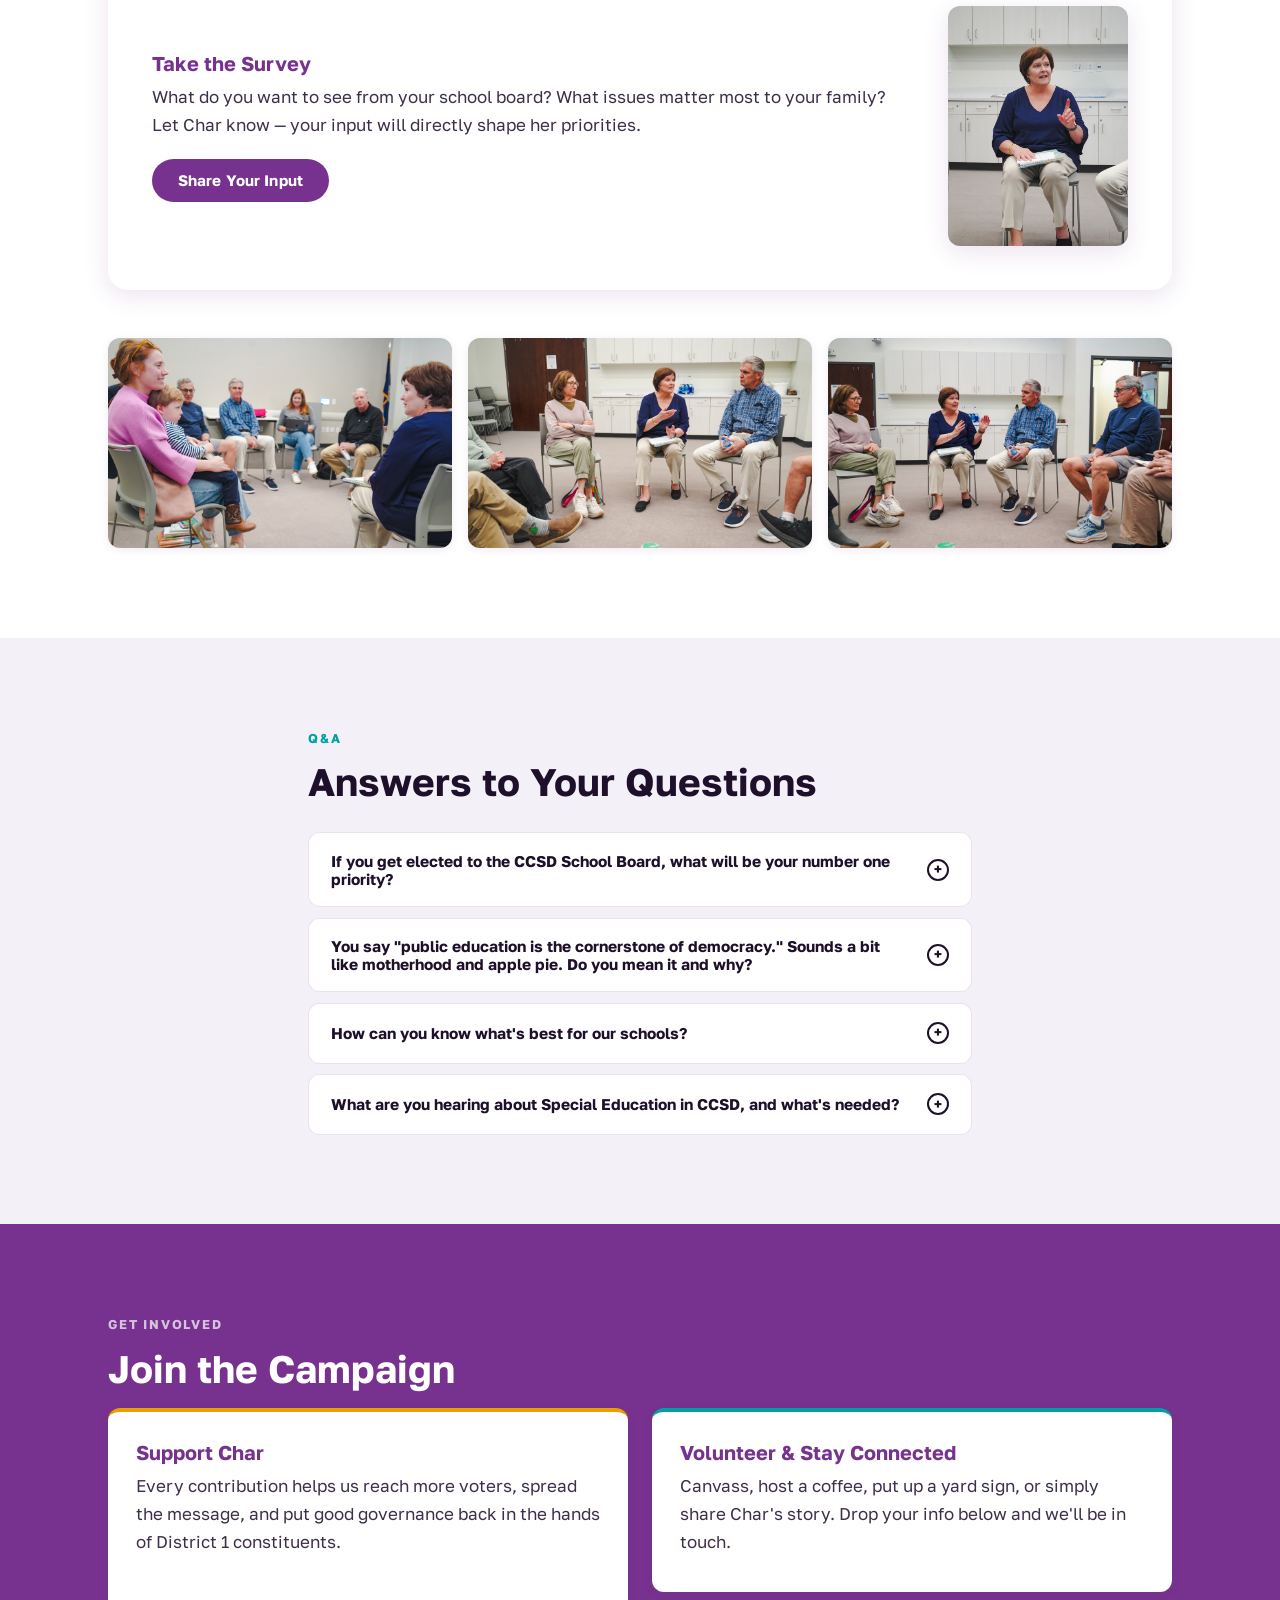
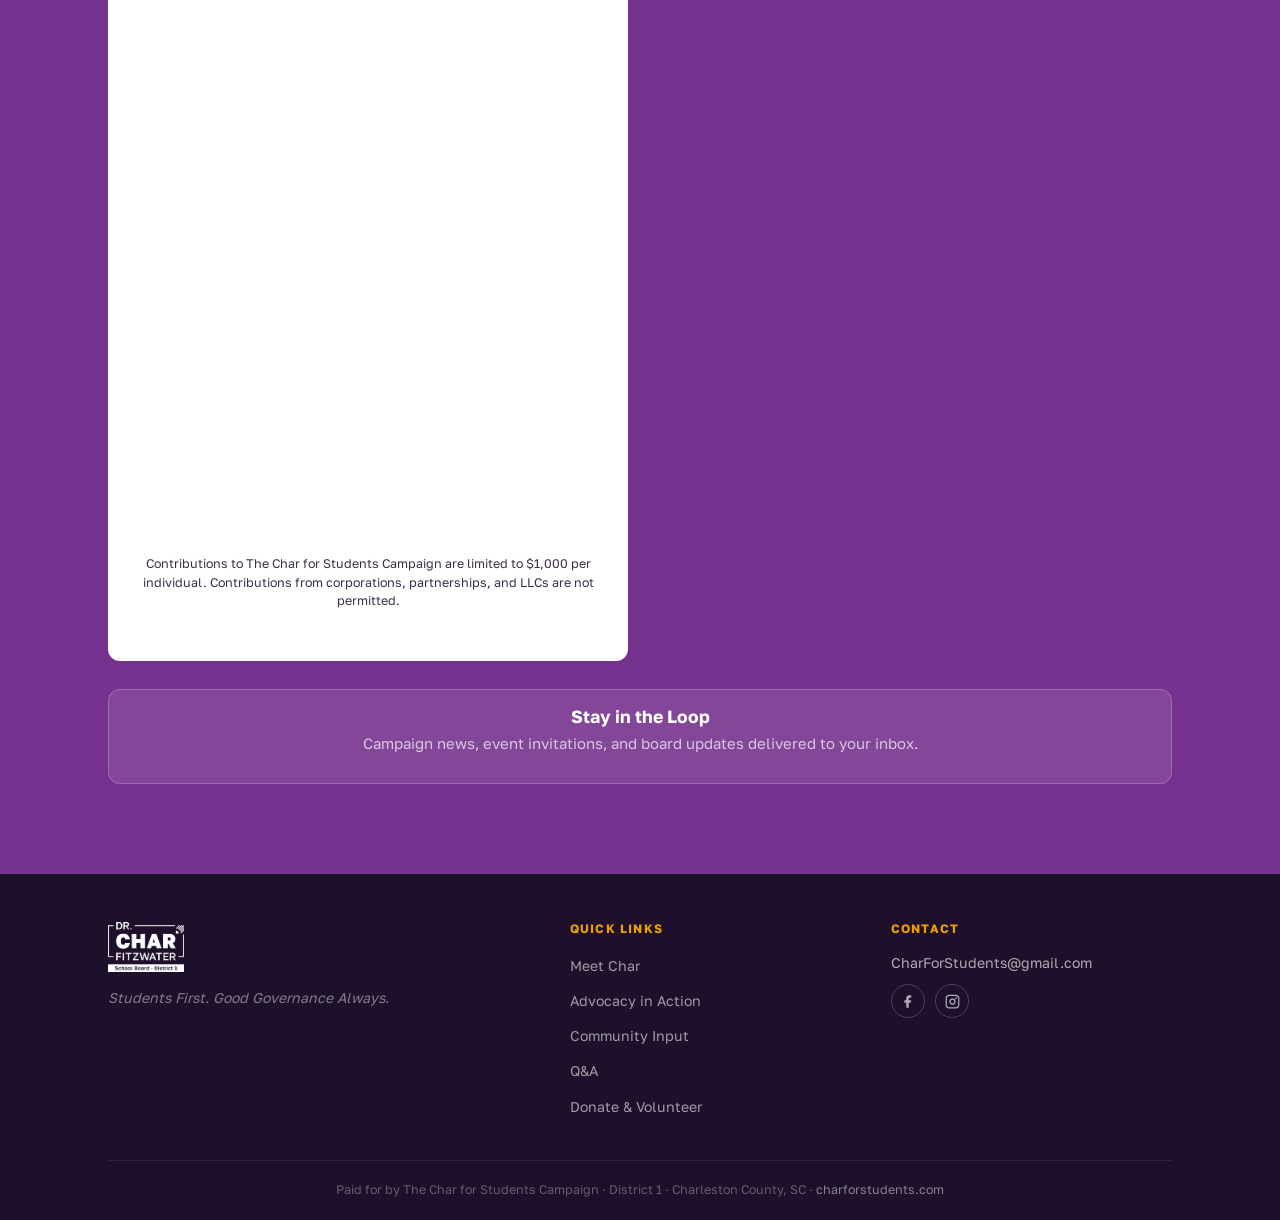
==== commit 54339177: "Update index.html" ====
--- a/index.html
+++ b/index.html
@@ -148,7 +148,7 @@
           },
           {
             "@type": "Question",
-            "name": "Char Fitzwater has only lived in Mt. Pleasant for four years. How can she know what is best for Charleston County schools?",
+            "name": "How can she know what is best for Charleston County schools?",
             "acceptedAnswer": {
               "@type": "Answer",
               "text": "Char Fitzwater has been an active advocate for good education governance by monitoring and addressing the CCSD board for several years. She has been dismayed by hidden agendas and partisanism influencing board actions. The real work and focus needs to be on strengthening schools to meet valuable strategic goals. Superintendent Huggins' administration is embracing partnerships that strengthen results, and there may be more opportunities to deploy effective programs. Char brings 40-plus years of education, business, and financial leadership experience. As her husband says, she is uniquely qualified."
@@ -361,6 +361,7 @@
                   <li>CCSD has made real progress &mdash; and Char is committed to building on it</li>
                   <li>CCSD ranks 3rd in SC, but SC ranks 41st nationally in K&ndash;12 education &mdash; there is still a long way to go</li>
                   <li>Committed to improving outcomes for all students across CCSD &mdash; by supporting the district's proactive efforts and deepening community engagement</li>
+                  <li>Committed to respecting and supporting our teachers, learning specialists, and aides, who are the frontline for educating our students</li>
                 </ul>
               </div>
             </div>
@@ -504,7 +505,7 @@
 
         <div class="accordion-item" role="listitem">
           <button class="accordion-btn" aria-expanded="false">
-            <span>You've only lived in Mt. Pleasant for four years, how can you know what's best for our schools?</span>
+            <span>How can you know what's best for our schools?</span>
             <span class="acc-icon" aria-hidden="true"></span>
           </button>
           <div class="accordion-panel" hidden>
@@ -644,7 +645,7 @@
         </div>
       </div>
       <div class="footer-legal">
-        <p>Paid for by The Campaign Fund of Charlene Fitzwater &middot; District 1 &middot;
+        <p>Paid for by The Char for Students Campaign &middot; District 1 &middot;
           Charleston County, SC &middot;
           <a href="https://charforstudents.com">charforstudents.com</a></p>
       </div>
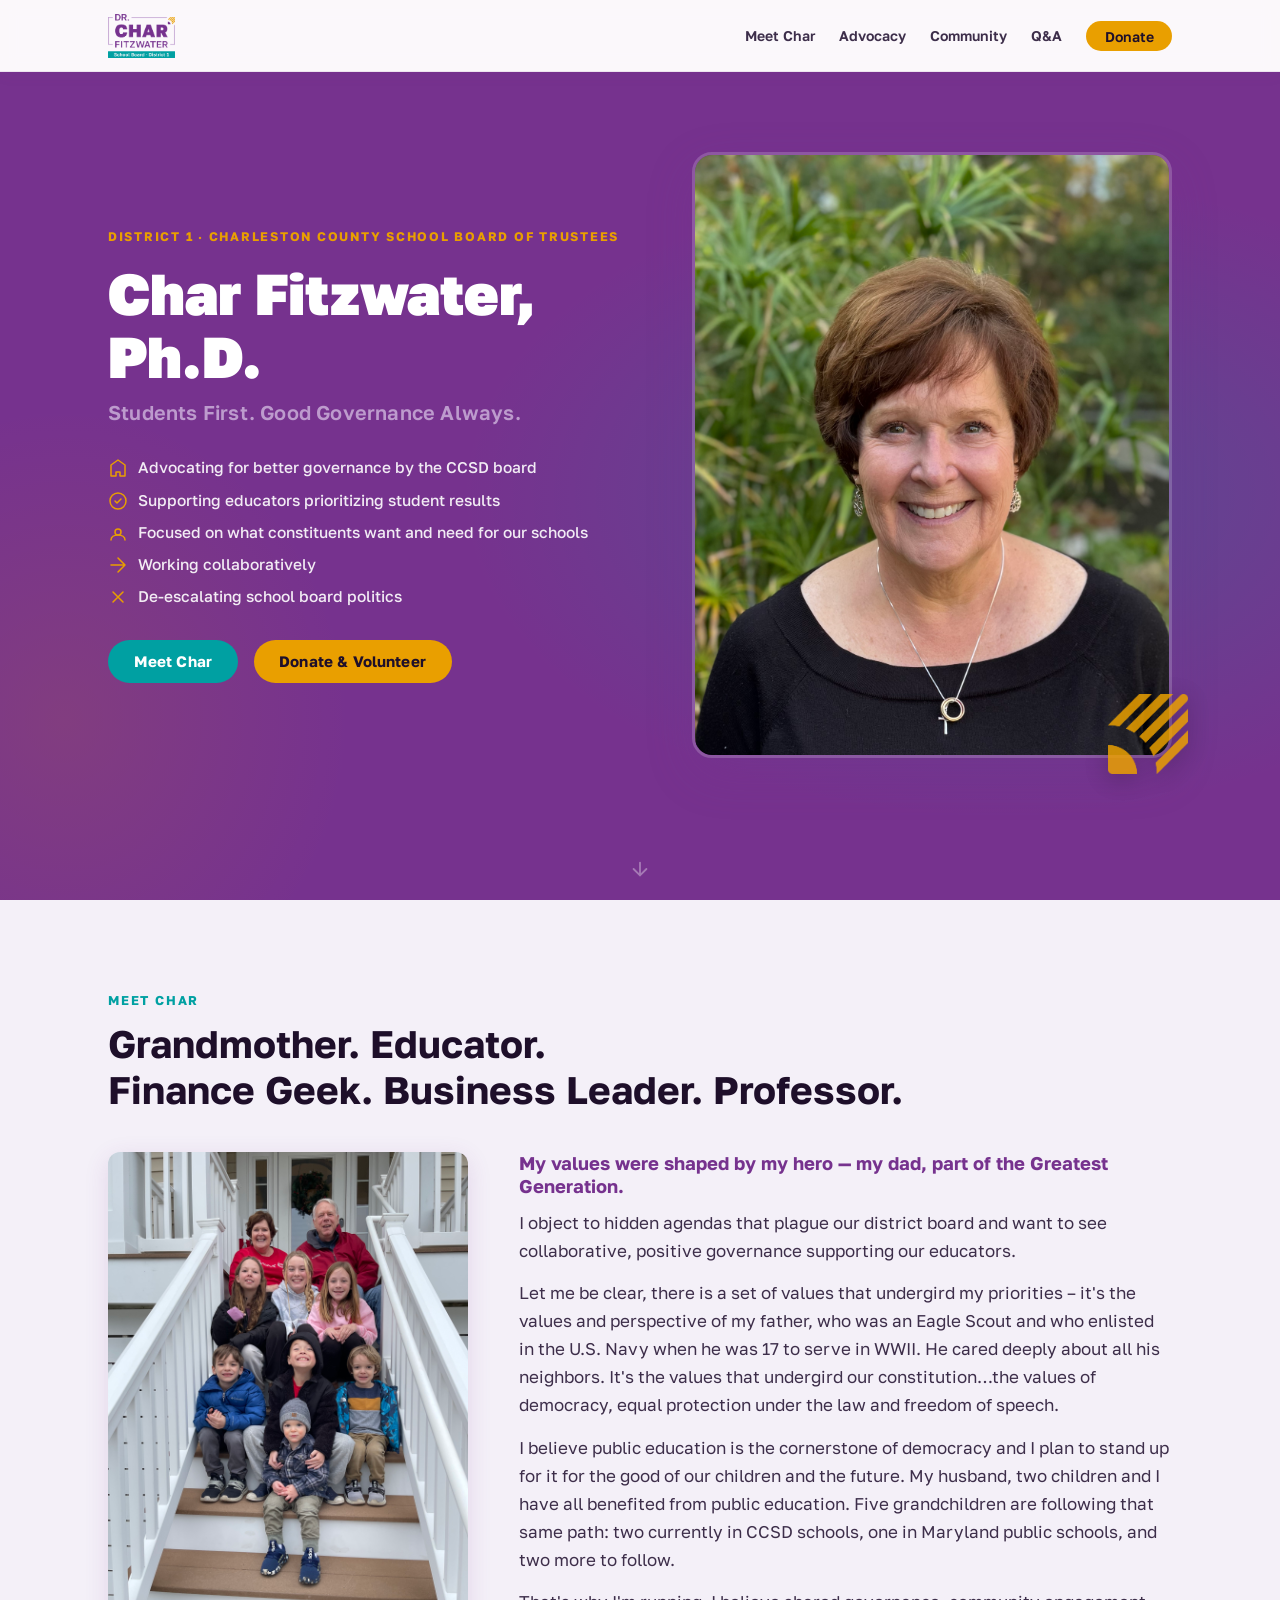
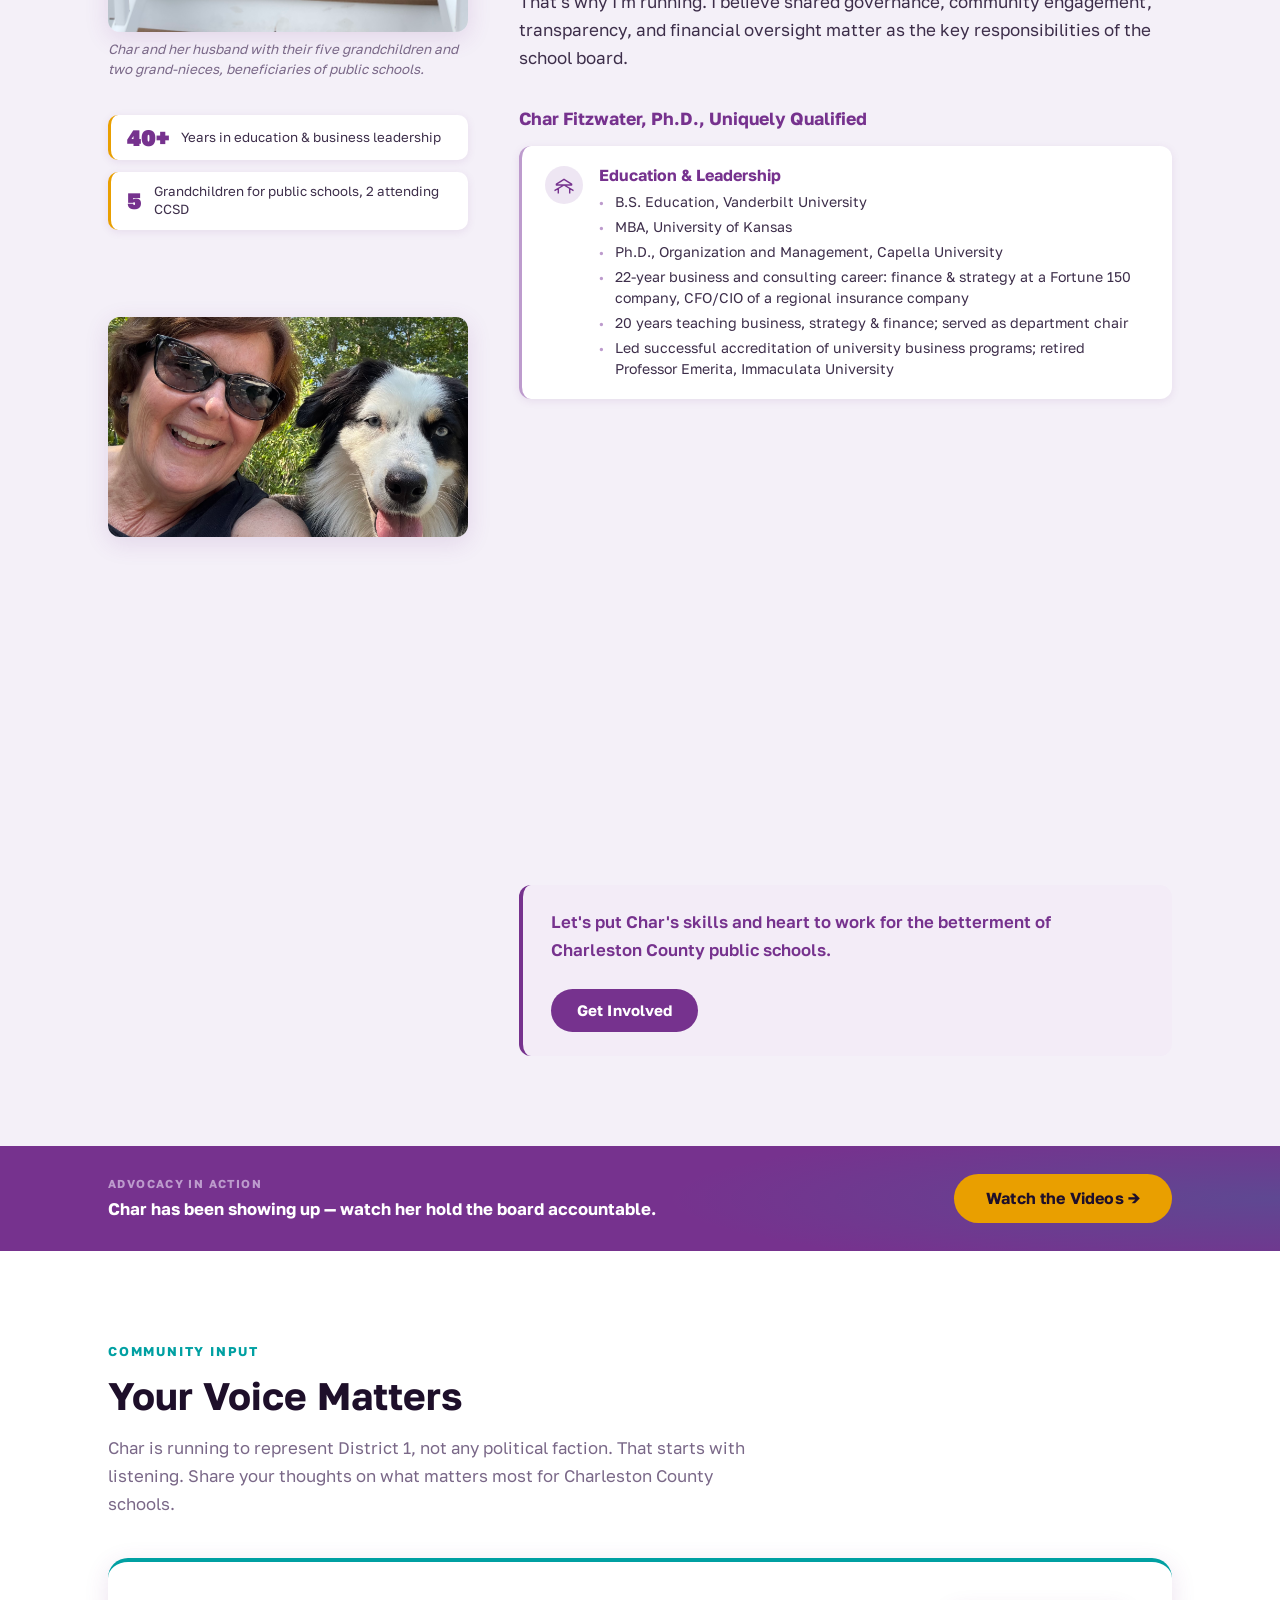
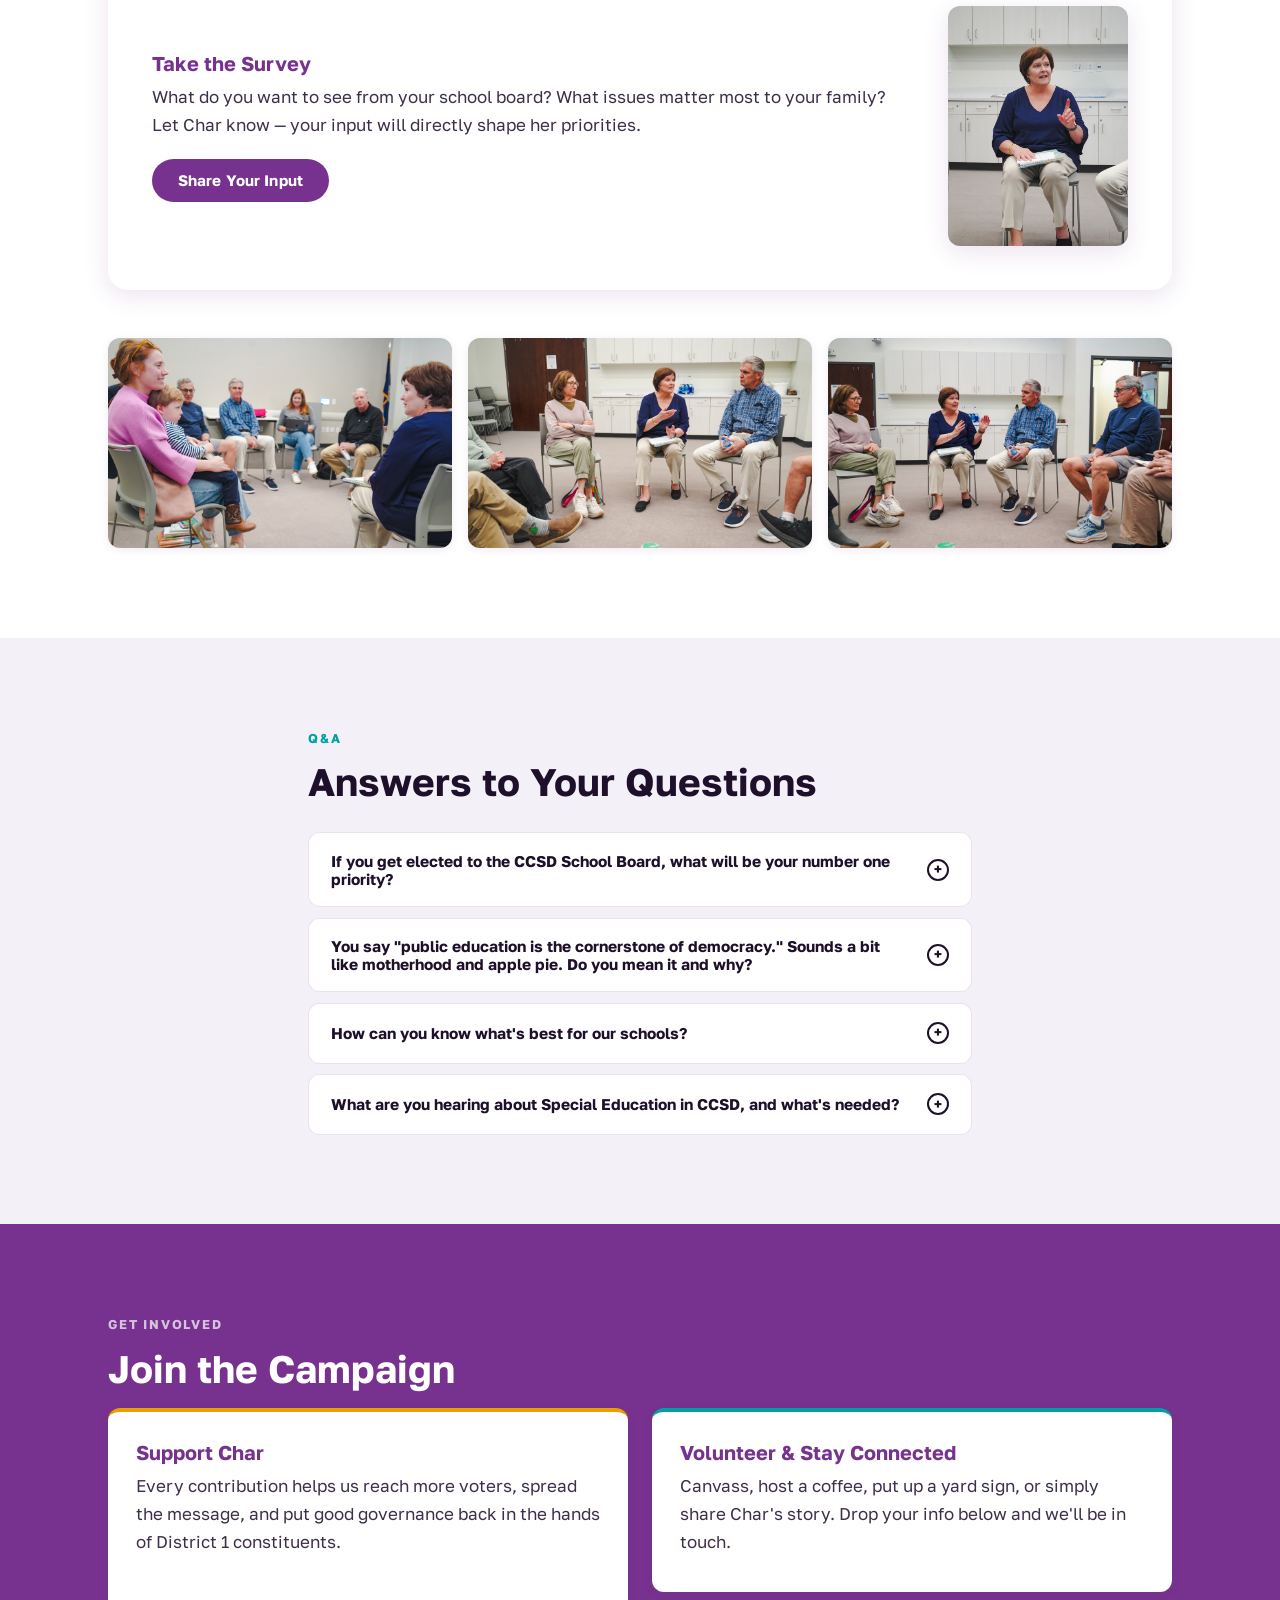
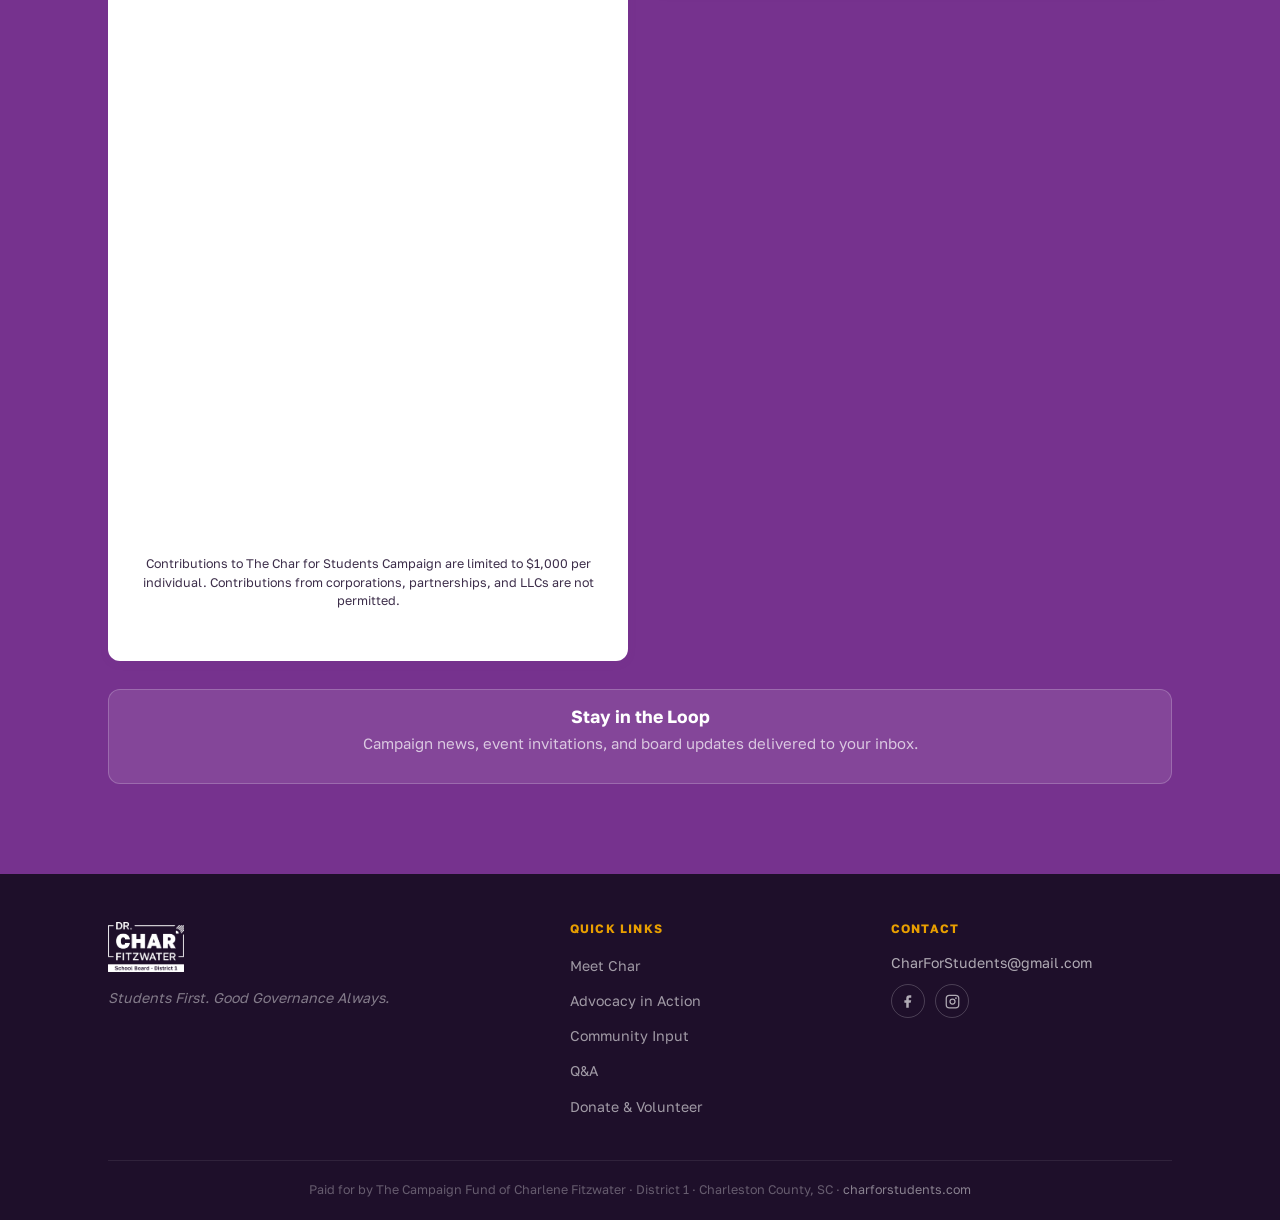
==== commit 4b639b48: "Merge branch 'main' of https://github.com/charfitzforstudents/main" ====
--- a/index.html
+++ b/index.html
@@ -8,6 +8,7 @@
   <meta name="keywords" content="Char Fitzwater, CCSD Board of Trustees, Charleston County School Board, District 1 school board, Mt. Pleasant school board candidate, Charleston County school board election">
   <meta name="author" content="Char Fitzwater for CCSD School Board">
   <meta name="robots" content="index, follow">
+  <meta name="facebook-domain-verification" content="a9kdpzi36gnmmf6yb92dw4vqywgyff" />
   <link rel="canonical" href="https://charforstudents.com">
 
   <!-- Open Graph -->
@@ -645,7 +646,7 @@
         </div>
       </div>
       <div class="footer-legal">
-        <p>Paid for by The Char for Students Campaign &middot; District 1 &middot;
+        <p>Paid for by The Campaign Fund of Charlene Fitzwater &middot; District 1 &middot;
           Charleston County, SC &middot;
           <a href="https://charforstudents.com">charforstudents.com</a></p>
       </div>
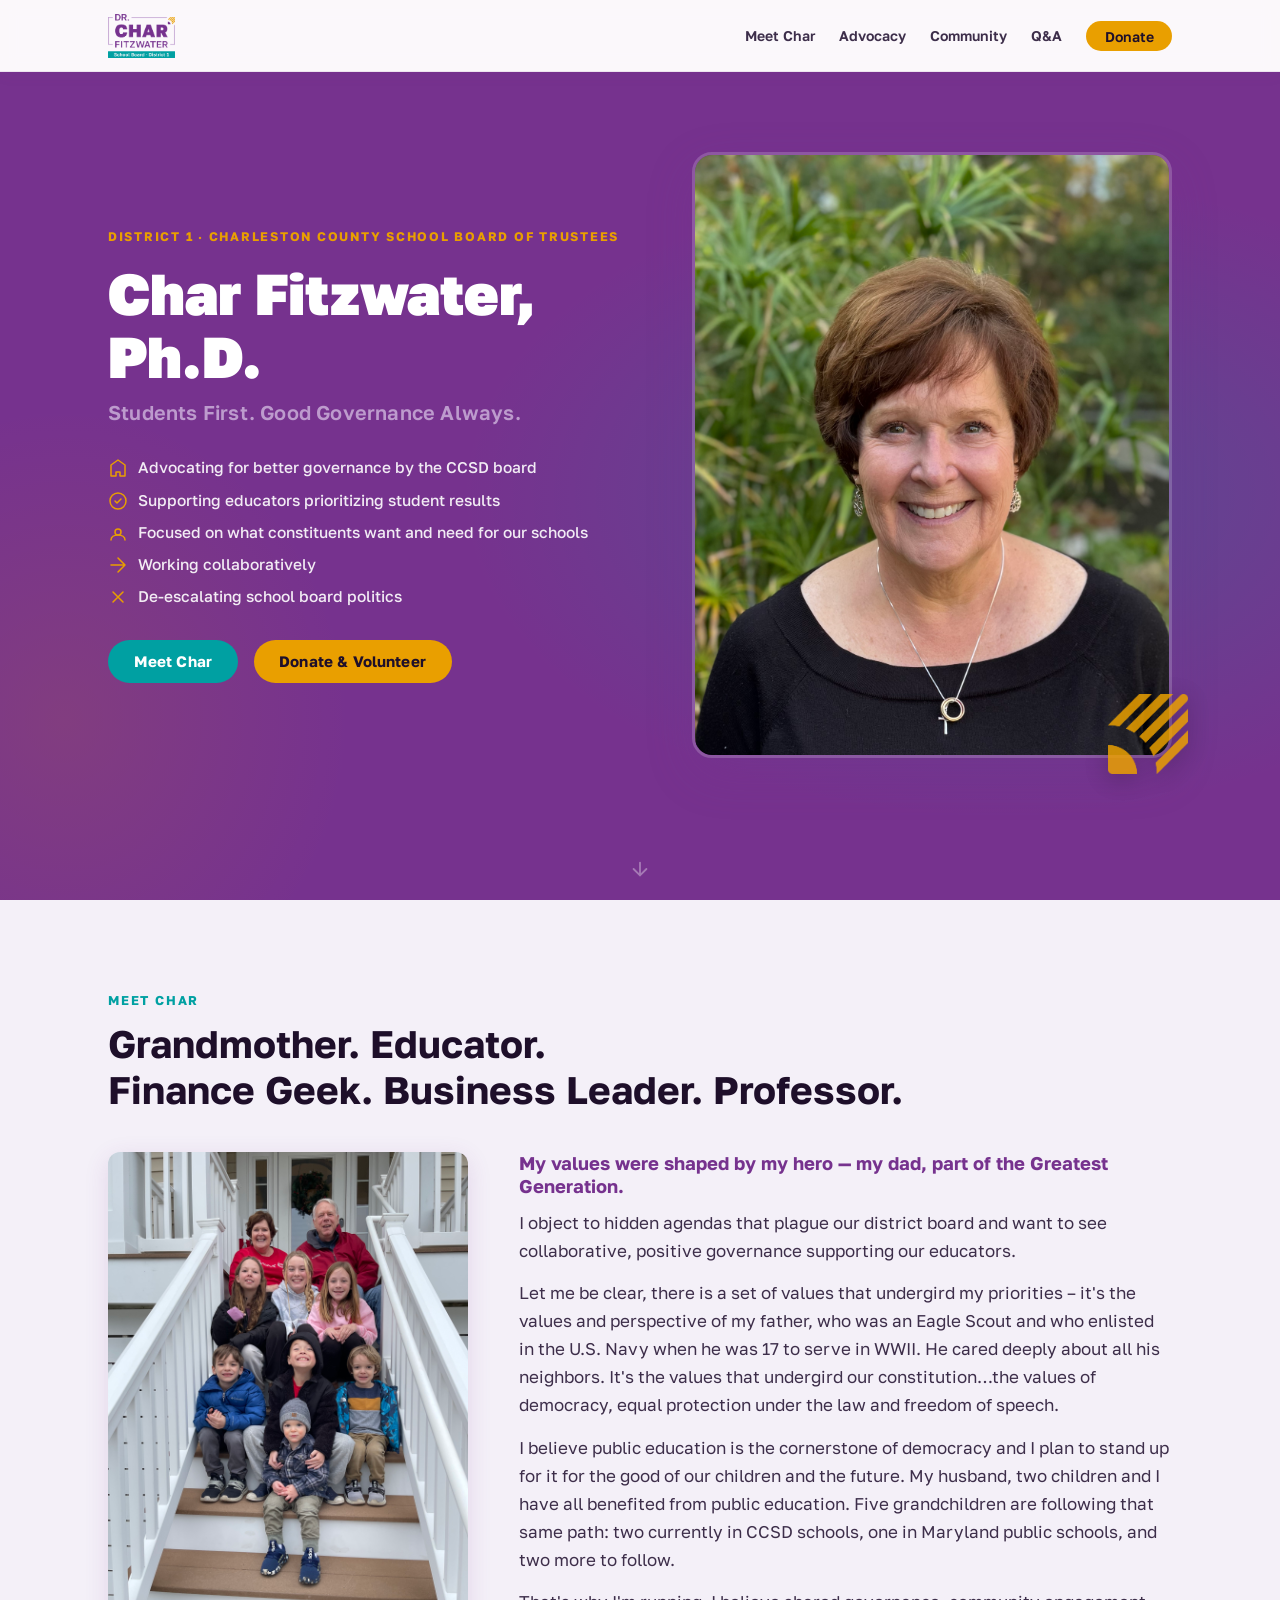
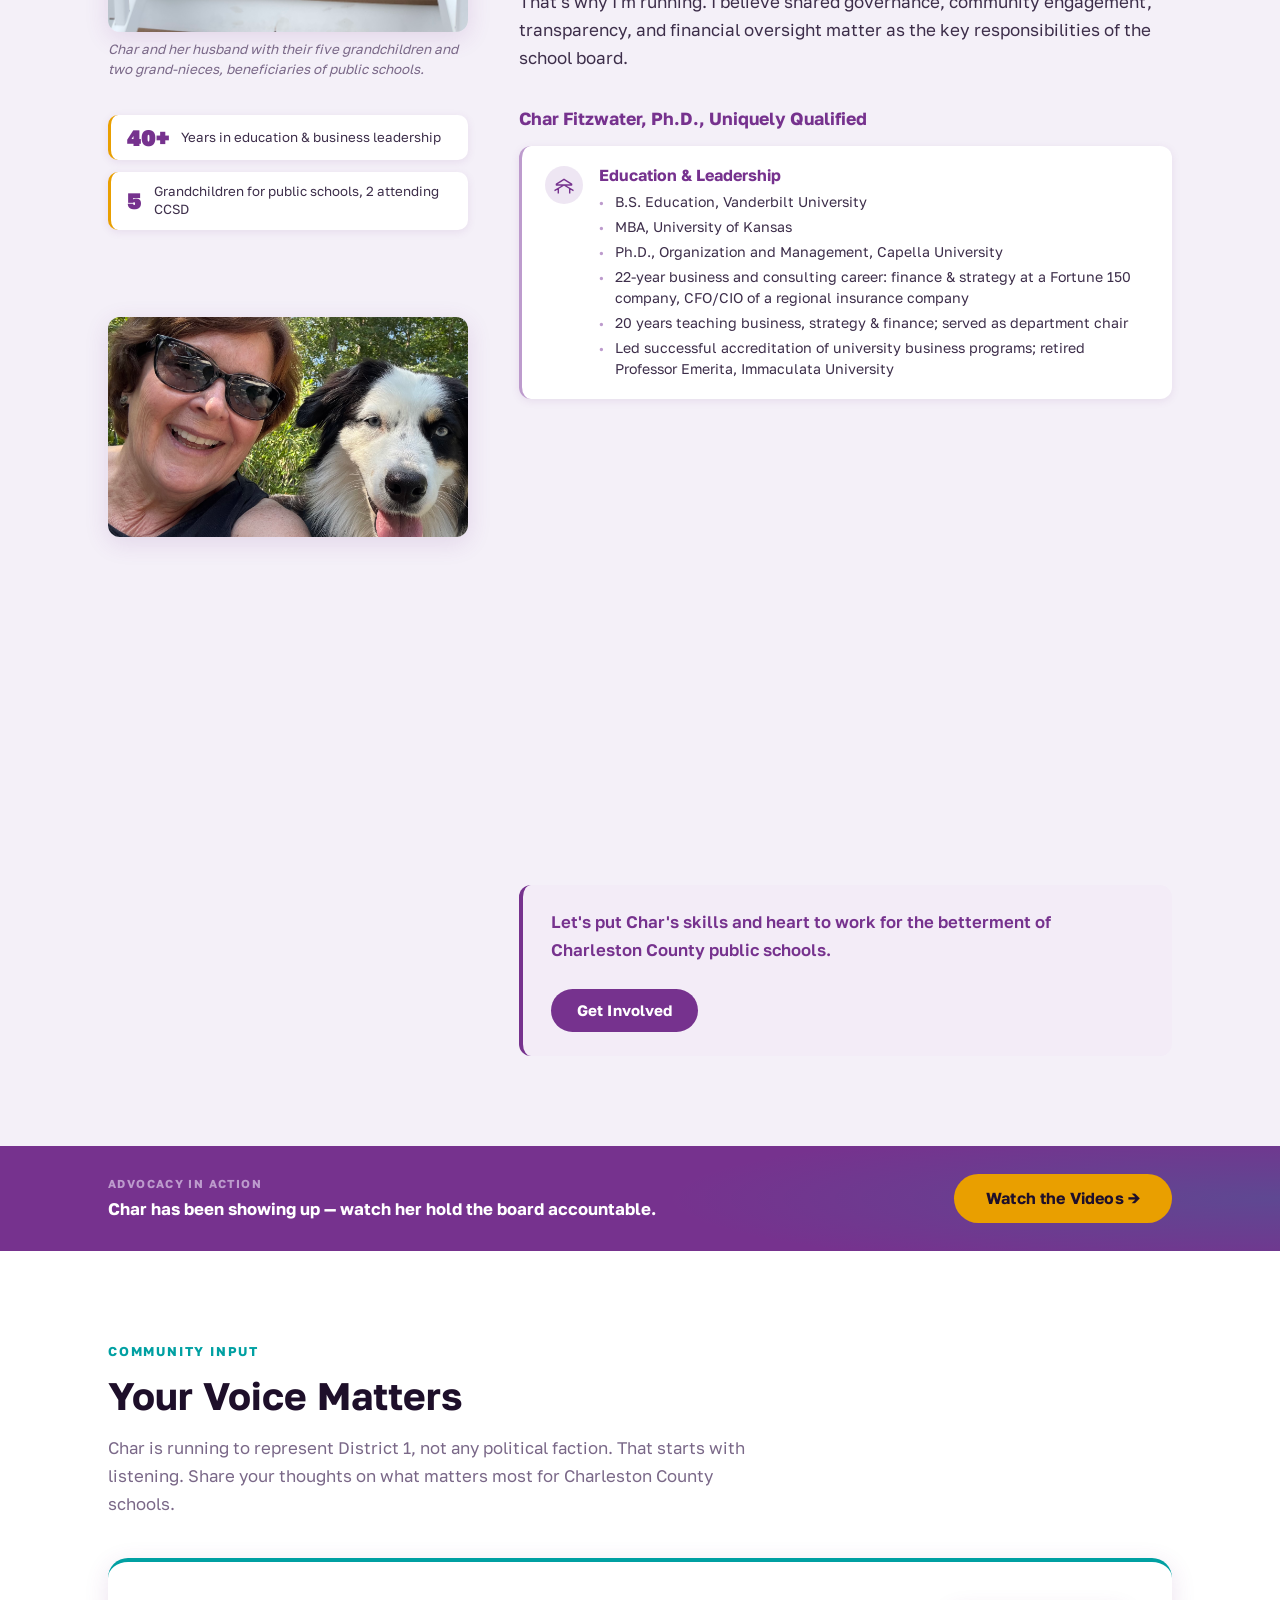
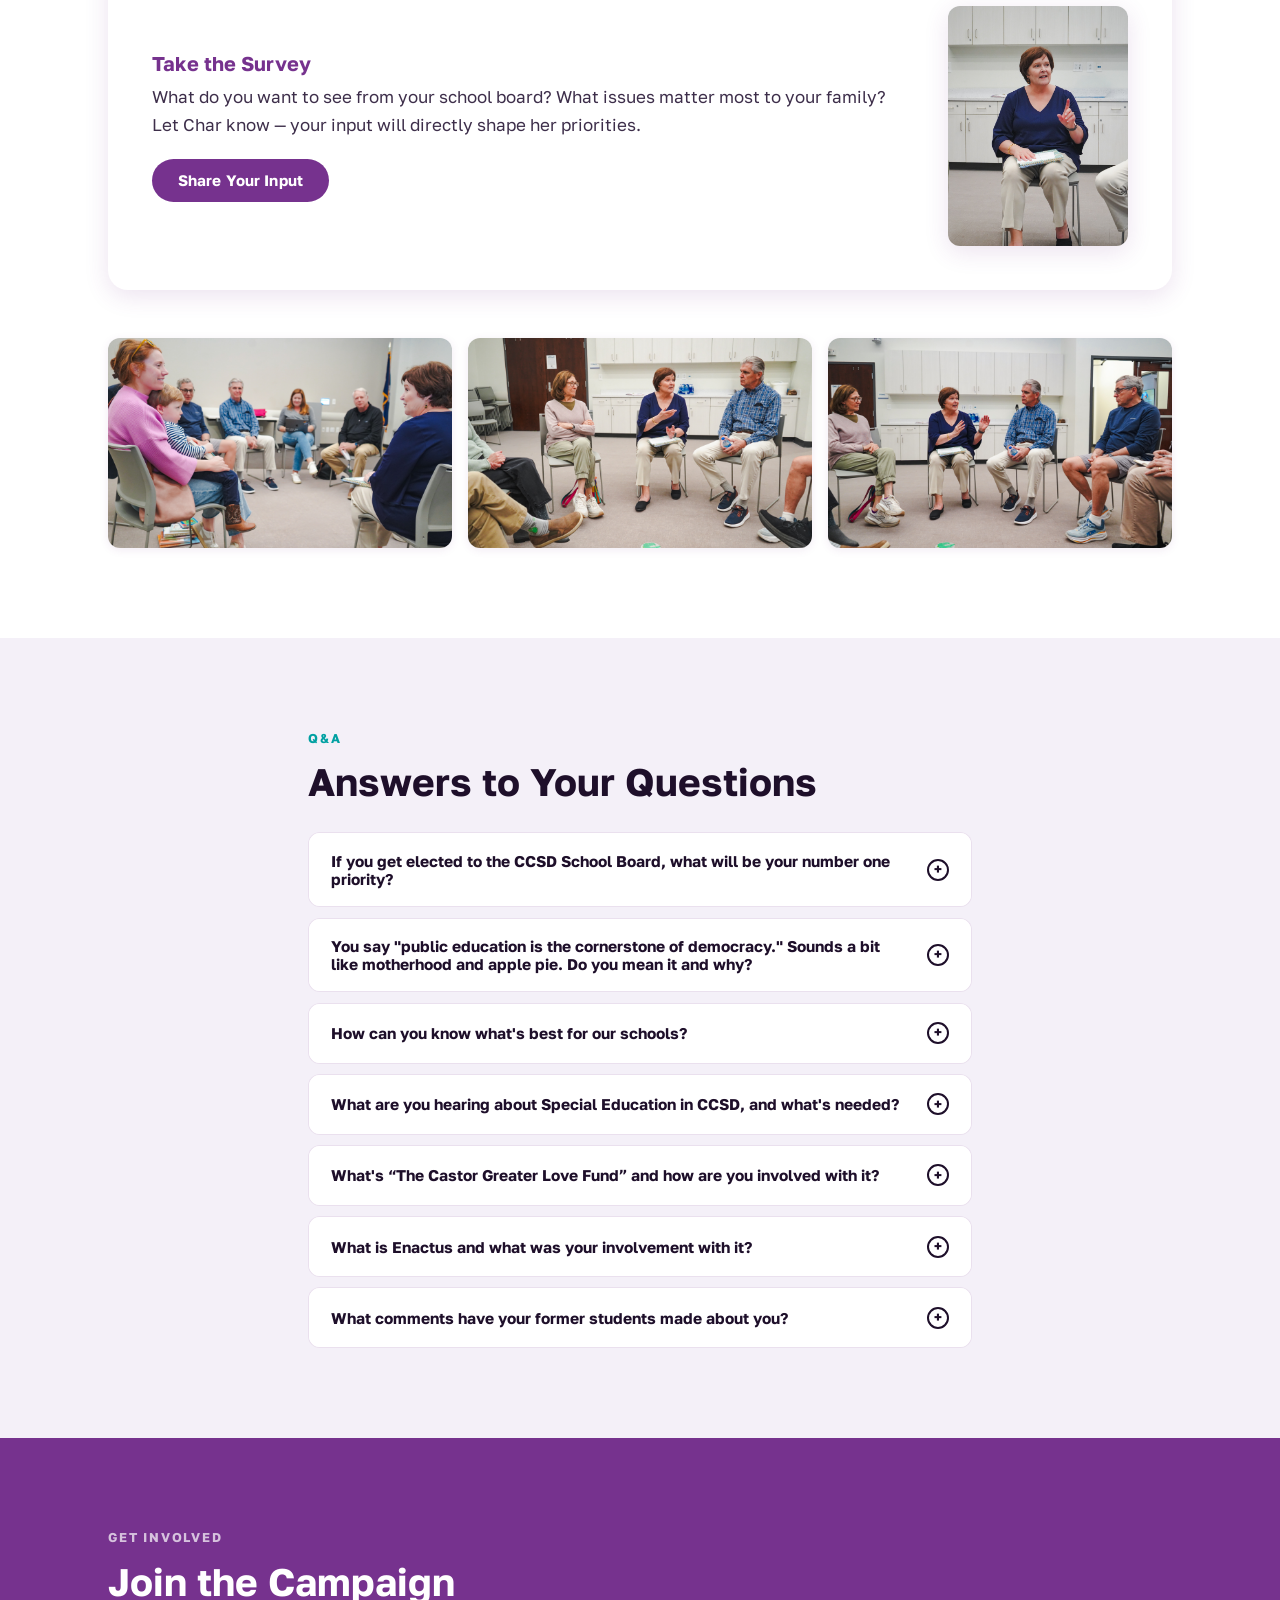
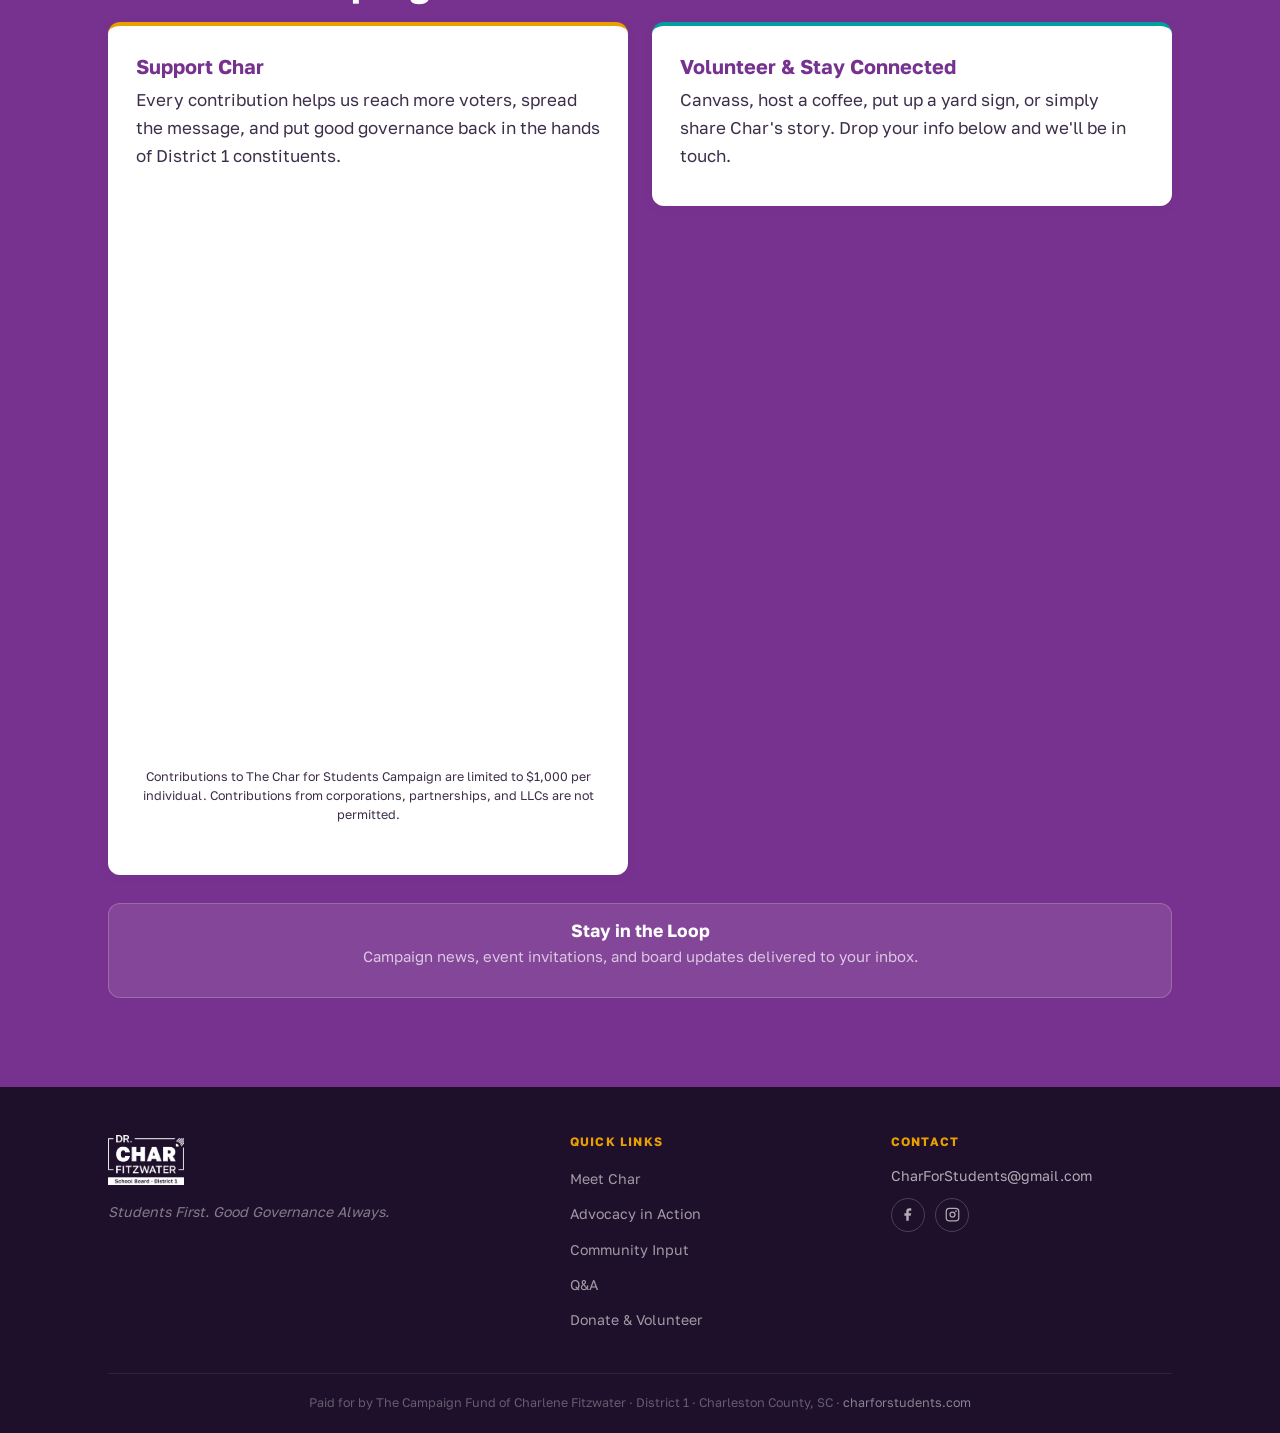
==== commit 9bdc318b: "new" ====
--- a/index.html
+++ b/index.html
@@ -39,7 +39,7 @@
   <link rel="preconnect" href="https://fonts.gstatic.com" crossorigin>
   <link href="https://fonts.googleapis.com/css2?family=Golos+Text:wght@400;500;600;700;800;900&display=swap" rel="stylesheet">
 
-  <link rel="stylesheet" href="css/styles.css?v=12">
+  <link rel="stylesheet" href="css/styles.css?v=13">
 
   <!-- Structured Data: Person + Organization + FAQPage -->
   <script type="application/ld+json">
@@ -163,6 +163,30 @@
               "text": "Char Fitzwater has heard from parents and educators that students with special needs aren't always getting the support they need. Identifying and serving students who learn differently is both a legal obligation under IDEA and important to ensure every student has what they need to succeed. The district has a 2026/2027 budget proposal to increase spending on special education, which Char fully supports. She will seek transparency in how resources are deployed and continue listening to families navigating these challenges every day."
             }
           },
+          {
+            "@type": "Question",
+            "name": "What is The Castor Greater Love Fund and how is Char Fitzwater involved with it?",
+            "acceptedAnswer": {
+              "@type": "Answer",
+              "text": "The Castor Greater Love Fund was established in honor of Char Fitzwater's parents, Bob and Charlene Castor. It is a designated giving fund that supports school and community needs around the world, and Char and her husband, Jim, administer it. This year the fund expanded its giving to the Charleston County School District Academic Project Fund, and it is honoring Mount Pleasant Mayor \"Whirling\" Will Haynie with a Spotlight Sponsorship for the 2026 Battle of the Ballroom."
+            }
+          },
+          {
+            "@type": "Question",
+            "name": "What is Enactus and what was Char Fitzwater's involvement with it?",
+            "acceptedAnswer": {
+              "@type": "Answer",
+              "text": "Enactus is an international organization dedicated to educating, inspiring, and supporting young people to use innovation and entrepreneurship to solve the world's biggest problems. Char Fitzwater coached the Immaculata University Enactus team for eight years. Student teams launched projects including a nonprofit helping women and children escape domestic abuse in Bolivia, presented their team reports to business professionals at competitions each year, and were recognized by both Enactus and Immaculata University. In 2018 and 2019, Char was awarded the Sam M. Walton Free Enterprise Fellow of the Year and the Jack Kahl Entrepreneurial Leadership Award by Enactus."
+            }
+          },
+          {
+            "@type": "Question",
+            "name": "What comments have Char Fitzwater's former students made about her?",
+            "acceptedAnswer": {
+              "@type": "Answer",
+              "text": "Many of Char Fitzwater's former students honored her with a book called \"Our Fearless Leader,\" edited by A.J. Castaldi and presented to her in 2020 when she retired from serving full time at Immaculata University. Their comments describe a servant leader who instilled a love of learning, taught leadership and compassion, and modeled honesty, strength, and humility."
+            }
+          }
         ]
       }
     ]
@@ -548,6 +572,92 @@
           </div>
         </div>
 
+        <div class="accordion-item" role="listitem">
+          <button class="accordion-btn" aria-expanded="false">
+            <span>What's &ldquo;The Castor Greater Love Fund&rdquo; and how are you involved with it?</span>
+            <span class="acc-icon" aria-hidden="true"></span>
+          </button>
+          <div class="accordion-panel" hidden>
+            <p>The Castor Greater Love Fund was established in honor of my parents, Bob and
+              Charlene Castor. The fund is a designated giving fund that supports school and
+              community needs around the world. My husband, Jim, and I administer the fund.</p>
+            <p>This year we were pleased to expand giving to the Charleston County School District
+              Academic Project Fund as The Castor Greater Love Fund is honoring Mount Pleasant
+              Mayor &ldquo;Whirling&rdquo; Will Haynie with a Spotlight Sponsorship for the 2026
+              Battle of the Ballroom.</p>
+            <figure class="acc-figure">
+              <img src="Assets/Castor_Greater_Love_Fund_websize.jpg"
+                   alt="The Castor Greater Love Fund logo, with the names Dr. Char Fitzwater and Mr. Jim Fitzwater"
+                   width="1000" height="354" loading="lazy">
+            </figure>
+          </div>
+        </div>
+
+        <div class="accordion-item" role="listitem">
+          <button class="accordion-btn" aria-expanded="false">
+            <span>What is Enactus and what was your involvement with it?</span>
+            <span class="acc-icon" aria-hidden="true"></span>
+          </button>
+          <div class="accordion-panel" hidden>
+            <p>Enactus is an international organization dedicated to educating, inspiring, and
+              supporting young people to use innovation and entrepreneurship to solve the world's
+              biggest problems.</p>
+            <p>I was the Immaculata University Enactus team's coach for eight years. During that
+              time, the student teams executed many projects, including launching a nonprofit
+              helping women and children escape domestic abuse in Bolivia.</p>
+            <p>Immaculata's teams traveled to competitions each year, where they presented their
+              team reports to business professionals and received feedback from the judges. They
+              also participated in panels, job fairs, and leadership engagement. Immaculata's team
+              was recognized as a team and individually for their successes and impact both by
+              Enactus and by Immaculata University.</p>
+            <p>In 2018 and 2019, I was awarded the Sam M. Walton Free Enterprise Fellow of the
+              Year and the Jack Kahl Entrepreneurial Leadership Award by Enactus.</p>
+          </div>
+        </div>
+
+        <div class="accordion-item" role="listitem">
+          <button class="accordion-btn" aria-expanded="false">
+            <span>What comments have your former students made about you?</span>
+            <span class="acc-icon" aria-hidden="true"></span>
+          </button>
+          <div class="accordion-panel" hidden>
+            <p>Many of my former students honored me with a book called &ldquo;Our Fearless
+              Leader&rdquo; that A.J. Castaldi edited and presented to me in 2020 when I retired
+              from serving full time at Immaculata University. Their comments included:</p>
+            <blockquote>
+              <p>&ldquo;You instilled in us an eagerness and love of learning and trying new
+                things. You always led with the heart of a servant leader and that is something
+                that will stay with me forever.&rdquo;</p>
+              <cite>Caitlin MacGregor</cite>
+            </blockquote>
+            <blockquote>
+              <p>&ldquo;You had some tough calls to make. I admired the way you handled such a
+                complex situation so respectfully, gracefully and humbly.&rdquo;</p>
+              <cite>A.J. Castaldi</cite>
+            </blockquote>
+            <blockquote>
+              <p>&ldquo;You believed in me. You taught me leadership, compassion and all the
+                human resources materials I know&hellip;you are truly amazing!&rdquo;</p>
+              <cite>Cheyenne Hanahan</cite>
+            </blockquote>
+            <blockquote>
+              <p>&ldquo;The team and I have had the pleasure and honor to learn valuable skills
+                from you that we will pass on to others. You have helped me grow and prepare for
+                life beyond Immaculata.&rdquo;</p>
+              <cite>Jeffrey Powell-Young</cite>
+            </blockquote>
+            <blockquote>
+              <p>&ldquo;You positively impact so many lives every day including your students and
+                all of the people involved in Enactus&hellip;it's inspiring!&rdquo;</p>
+              <cite>Katie Conlin</cite>
+            </blockquote>
+            <blockquote>
+              <p>&ldquo;I still want to be like you someday: independent, strong, sincere, honest
+                and so many amazing qualities you've mastered.&rdquo;</p>
+              <cite>Valerie Polvino</cite>
+            </blockquote>
+          </div>
+        </div>
 
       </div><!-- /.accordion -->
     </div>
--- a/css/styles.css
+++ b/css/styles.css
@@ -761,6 +761,28 @@
 }
 .accordion-panel p + p { margin-top: .7rem; }
 .accordion-panel[hidden] { display: none; }
+.accordion-panel blockquote {
+  margin: 1rem 0 0;
+  padding: .1rem 0 .1rem 1rem;
+  border-left: 3px solid var(--purple);
+}
+.accordion-panel blockquote p { font-style: italic; }
+.accordion-panel blockquote cite {
+  display: block;
+  margin-top: .35rem;
+  font-size: .9rem;
+  font-style: normal;
+  font-weight: 700;
+  color: var(--purple);
+}
+.accordion-panel .acc-figure { margin: 1.25rem 0 0; }
+.accordion-panel .acc-figure img {
+  display: block;
+  width: 100%;
+  max-width: 420px;
+  height: auto;
+  border-radius: var(--radius-md);
+}
 
 /* --------------------------------------------------------------------------
    Page Header (inner pages)
